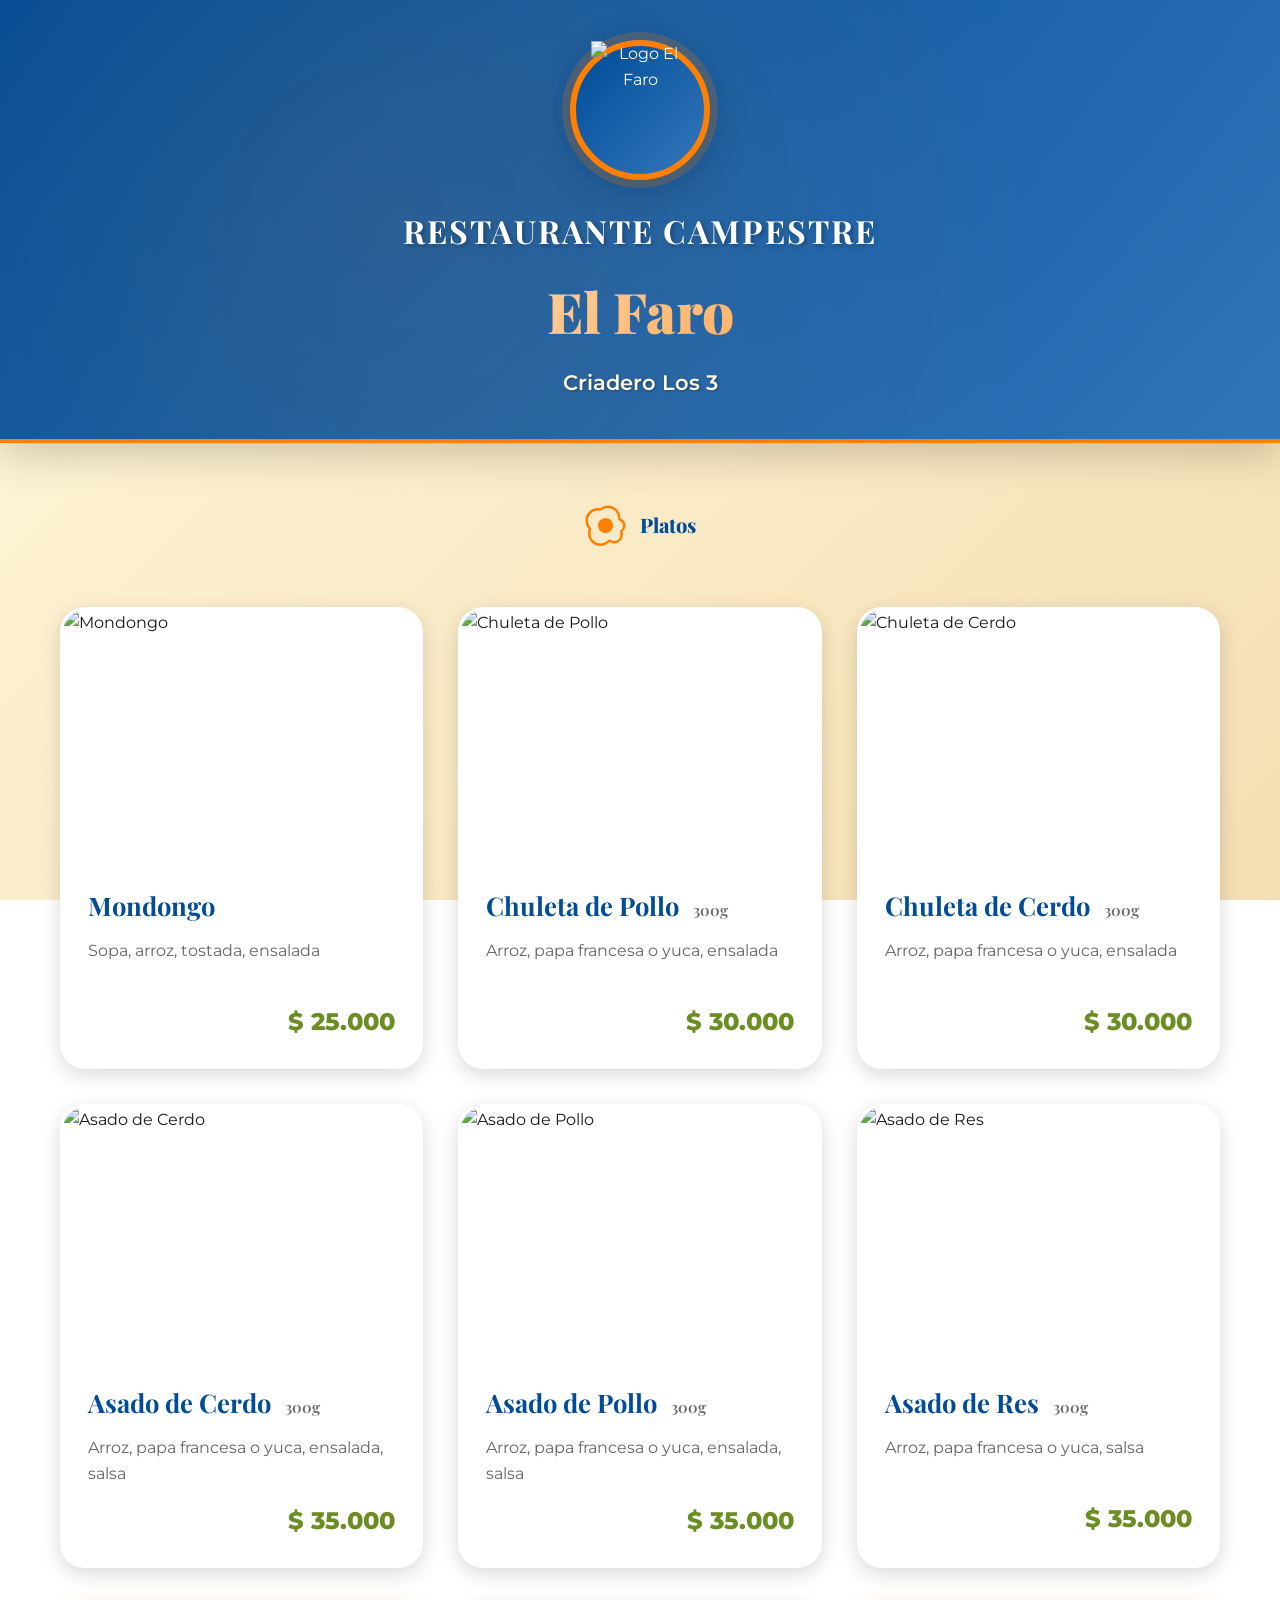
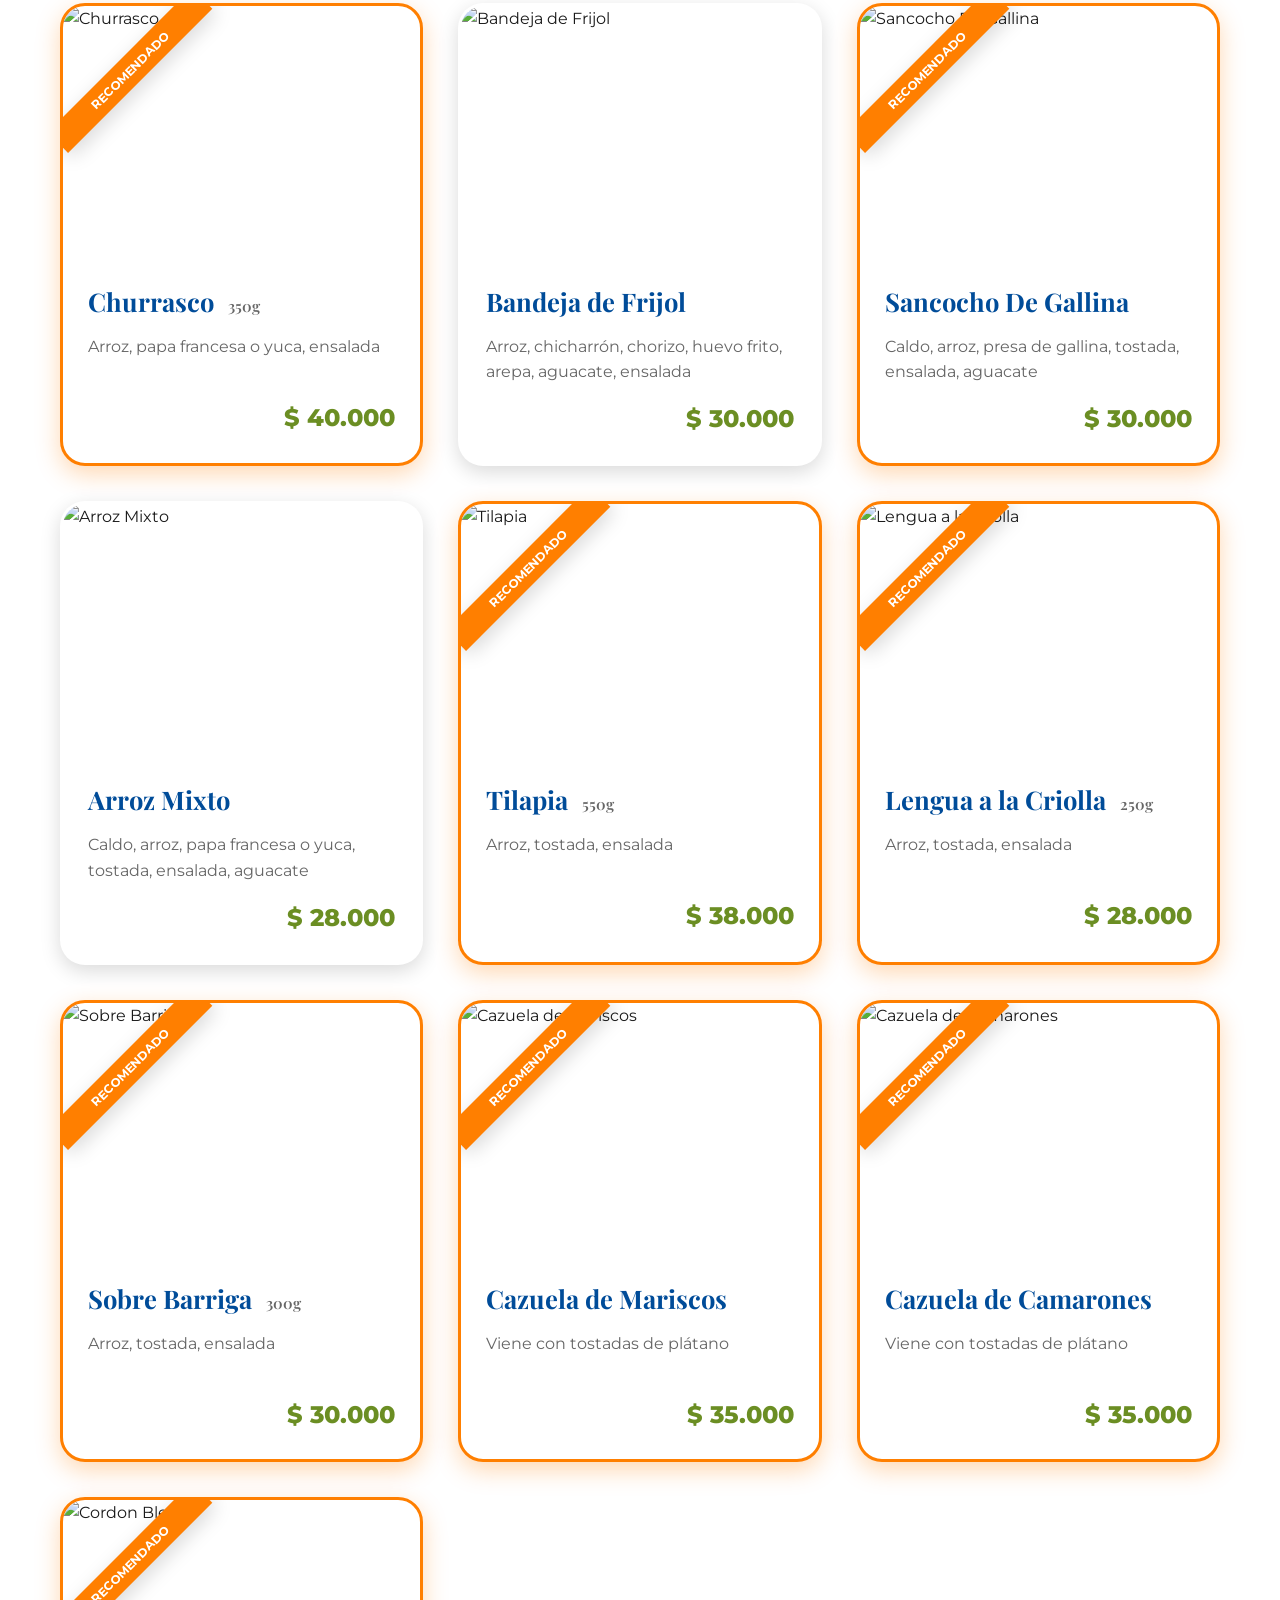
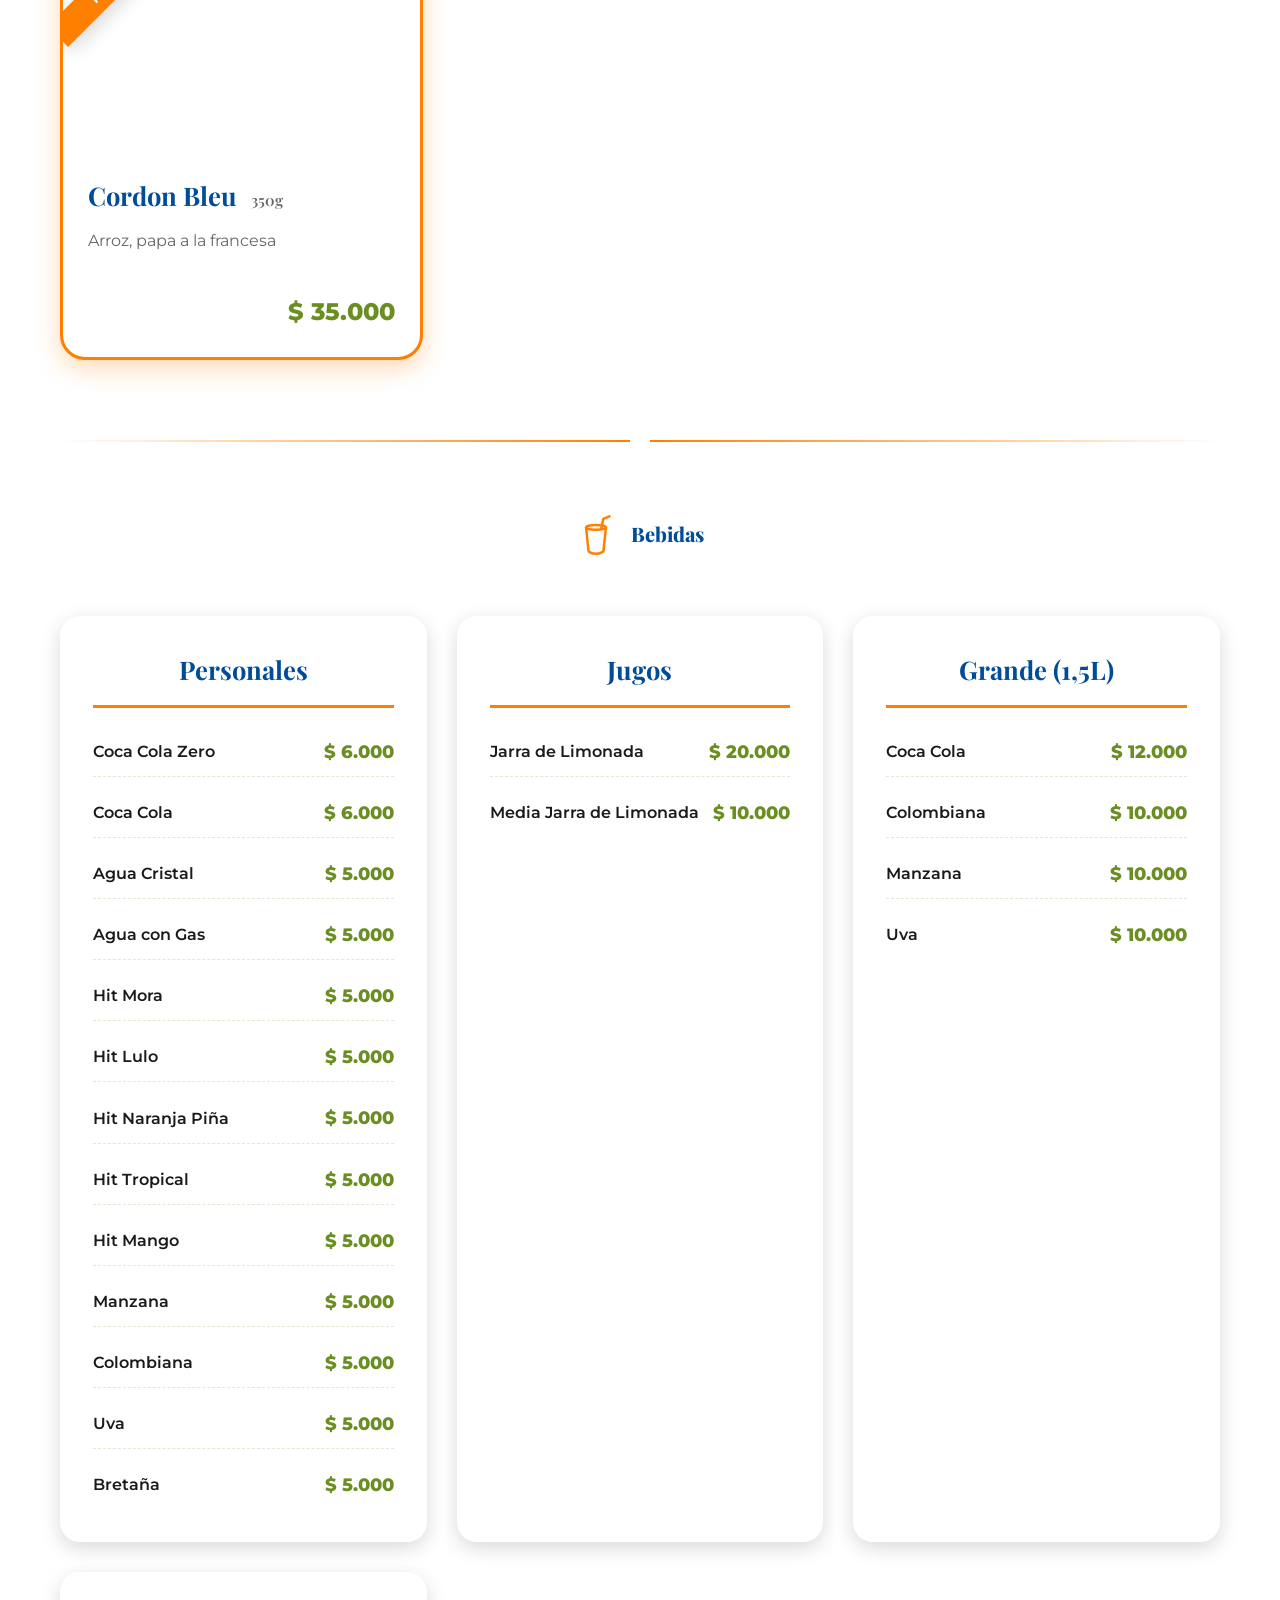
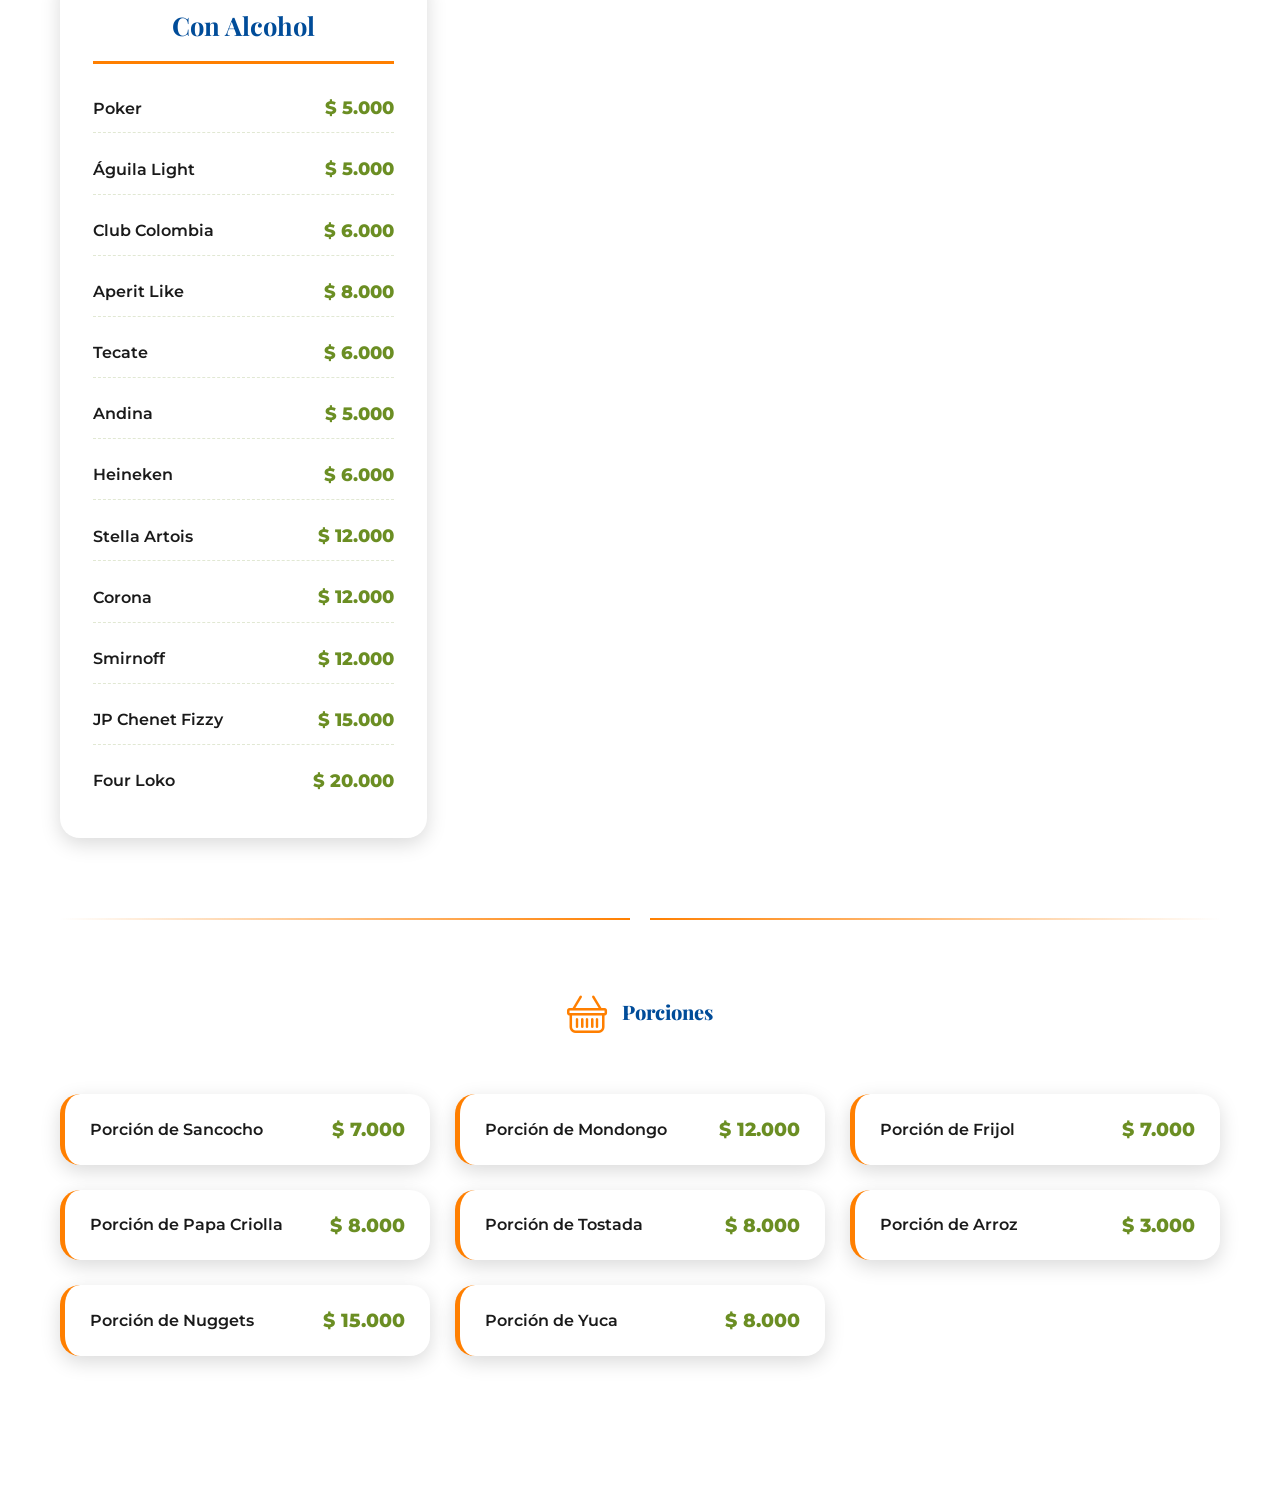
==== Restaurant/FARO/Menu/index.html @ dcab257d "Ajustes finales El trabajo ya terminado con sus últimas modificaciones en dónde el cliente pidió agr" ====
<!DOCTYPE html>
<html lang="es">
<head>
    <meta charset="UTF-8" />
    <meta name="viewport" content="width=device-width, initial-scale=1.0" />
    <title>Menú - Restaurante Campestre El Faro</title>
    <meta name="description" content="Menú completo del Restaurante Campestre El Faro - Platos, bebidas y porciones">
    
    <link rel="preconnect" href="https://fonts.googleapis.com">
    <link rel="preconnect" href="https://fonts.gstatic.com" crossorigin>
    <link href="https://fonts.googleapis.com/css2?family=Crimson+Text:ital,wght@0,400;0,600;0,700;1,400&family=Montserrat:wght@300;400;500;600;700;800;900&family=Playfair+Display:wght@400;500;600;700;800;900&display=swap" rel="stylesheet">
    <link rel="stylesheet" href="https://cdn.jsdelivr.net/npm/bootstrap-icons@1.11.3/font/bootstrap-icons.min.css">
    
    <link rel="stylesheet" href="styles.css" />
    <link rel="shortcut icon" href="../img/Logo_FARO.png" type="image/x-icon">
</head>
<body>
    
    <div class="decoraciones-fondo">
        <div class="circulo circulo-naranja"></div>
        <div class="circulo circulo-azul"></div>
    </div>
    
    <header class="menu-header">
        <div class="header-contenido">
            <div class="logo-container">
                <img src="../img/Logo_FARO.png" alt="Logo El Faro" class="logo">
            </div>
            <h1 class="menu-titulo">Restaurante Campestre</h1>
            <h2 class="menu-subtitulo">El Faro</h2>
            <p class="menu-slogan">Criadero Los 3</p>
        </div>
    </header>
    
    <main class="menu-principal">
        <div class="container">
            
            <section class="seccion-menu platos">
                <div class="titulo-seccion-container">
                    <h3 class="titulo-categoria">
                        <i class="bi bi-egg-fried"></i>
                        Platos
                    </h3>
                </div>
            
                <div class="platos-grid">
                    <div class="plato-card">
                        <figure class="plato-imagen-container">
                            <img src="../img/platos/mondongo.jpg" alt="Mondongo" class="plato-imagen" loading="lazy">
                        </figure>
                        <div class="plato-contenido">
                            <h4 class="plato-nombre">Mondongo</h4>
                            <p class="plato-descripcion">Sopa, arroz, tostada, ensalada</p>
                            <span class="plato-precio">$ 25.000</span>
                        </div>
                    </div>
            
                    <div class="plato-card">
                        <figure class="plato-imagen-container">
                            <img src="../img/platos/chuleta-pollo.jpg" alt="Chuleta de Pollo" class="plato-imagen" loading="lazy">
                        </figure>
                        <div class="plato-contenido">
                            <h4 class="plato-nombre">Chuleta de Pollo <span class="plato-peso">300g</span></h4>
                            <p class="plato-descripcion">Arroz, papa francesa o yuca, ensalada</p>
                            <span class="plato-precio">$ 30.000</span>
                        </div>
                    </div>
            
                    <div class="plato-card">
                        <figure class="plato-imagen-container">
                            <img src="../img/platos/chuleta-cerdo.jpg" alt="Chuleta de Cerdo" class="plato-imagen" loading="lazy">
                        </figure>
                        <div class="plato-contenido">
                            <h4 class="plato-nombre">Chuleta de Cerdo <span class="plato-peso">300g</span></h4>
                            <p class="plato-descripcion">Arroz, papa francesa o yuca, ensalada</p>
                            <span class="plato-precio">$ 30.000</span>
                        </div>
                    </div>
            
                    <div class="plato-card">
                        <figure class="plato-imagen-container">
                            <img src="../img/platos/asado-cerdo.jpg" alt="Asado de Cerdo" class="plato-imagen" loading="lazy">
                        </figure>
                        <div class="plato-contenido">
                            <h4 class="plato-nombre">Asado de Cerdo <span class="plato-peso">300g</span></h4>
                            <p class="plato-descripcion">Arroz, papa francesa o yuca, ensalada, salsa</p>
                            <span class="plato-precio">$ 35.000</span>
                        </div>
                    </div>
            
                    <div class="plato-card">
                        <figure class="plato-imagen-container">
                            <img src="../img/platos/asado-pollo.jpg" alt="Asado de Pollo" class="plato-imagen" loading="lazy">
                        </figure>
                        <div class="plato-contenido">
                            <h4 class="plato-nombre">Asado de Pollo <span class="plato-peso">300g</span></h4>
                            <p class="plato-descripcion">Arroz, papa francesa o yuca, ensalada, salsa</p>
                            <span class="plato-precio">$ 35.000</span>
                        </div>
                    </div>
            
                    <div class="plato-card">
                        <figure class="plato-imagen-container">
                            <img src="../img/platos/asado-res.jpg" alt="Asado de Res" class="plato-imagen" loading="lazy">
                        </figure>
                        <div class="plato-contenido">
                            <h4 class="plato-nombre">Asado de Res <span class="plato-peso">300g</span></h4>
                            <p class="plato-descripcion">Arroz, papa francesa o yuca, salsa</p>
                            <span class="plato-precio">$ 35.000</span>
                        </div>
                    </div>
            
                    <div class="plato-card destacado">
                        <figure class="plato-imagen-container">
                            <img src="../img/platos/churrasco.jpg" alt="Churrasco" class="plato-imagen" loading="lazy">
                        </figure>
                        <div class="plato-contenido">
                            <h4 class="plato-nombre">Churrasco <span class="plato-peso">350g</span></h4>
                            <p class="plato-descripcion">Arroz, papa francesa o yuca, ensalada</p>
                            <span class="plato-precio">$ 40.000</span>
                        </div>
                    </div>
            
                    <div class="plato-card">
                        <figure class="plato-imagen-container">
                            <img src="../img/platos/frijol.jpg" alt="Bandeja de Frijol" class="plato-imagen" loading="lazy">
                        </figure>
                        <div class="plato-contenido">
                            <h4 class="plato-nombre">Bandeja de Frijol</h4>
                            <p class="plato-descripcion">Arroz, chicharrón, chorizo, huevo frito, arepa, aguacate, ensalada</p>
                            <span class="plato-precio">$ 30.000</span>
                        </div>
                    </div>
            
                    <div class="plato-card destacado">
                        <figure class="plato-imagen-container">
                            <img src="../img/platos/sancocho.png" alt="Sancocho De Gallina" class="plato-imagen" loading="lazy">
                        </figure>
                        <div class="plato-contenido">
                            <h4 class="plato-nombre">Sancocho De Gallina</h4>
                            <p class="plato-descripcion">Caldo, arroz, presa de gallina, tostada, ensalada, aguacate</p>
                            <span class="plato-precio">$ 30.000</span>
                        </div>
                    </div>
            
                    <div class="plato-card">
                        <figure class="plato-imagen-container">
                            <img src="../img/platos/mixto.jpg" alt="Arroz Mixto" class="plato-imagen" loading="lazy">
                        </figure>
                        <div class="plato-contenido">
                            <h4 class="plato-nombre">Arroz Mixto</h4>
                            <p class="plato-descripcion">Caldo, arroz, papa francesa o yuca, tostada, ensalada, aguacate</p>
                            <span class="plato-precio">$ 28.000</span>
                        </div>
                    </div>
            
                    <div class="plato-card destacado">
                        <figure class="plato-imagen-container">
                            <img src="../img/platos/tilapia.png" alt="Tilapia" class="plato-imagen" loading="lazy">
                        </figure>
                        <div class="plato-contenido">
                            <h4 class="plato-nombre">Tilapia <span class="plato-peso">550g</span></h4>
                            <p class="plato-descripcion">Arroz, tostada, ensalada</p>
                            <span class="plato-precio">$ 38.000</span>
                        </div>
                    </div>
            
                    <div class="plato-card destacado">
                        <figure class="plato-imagen-container">
                            <img src="../img/platos/lengua.jpeg" alt="Lengua a la Criolla" class="plato-imagen" loading="lazy">
                        </figure>
                        <div class="plato-contenido">
                            <h4 class="plato-nombre">Lengua a la Criolla <span class="plato-peso">250g</span></h4>
                            <p class="plato-descripcion">Arroz, tostada, ensalada</p>
                            <span class="plato-precio">$ 28.000</span>
                        </div>
                    </div>
            
                    <div class="plato-card destacado">
                        <figure class="plato-imagen-container">
                            <img src="../img/platos/sobre-barriga.jpeg" alt="Sobre Barriga" class="plato-imagen" loading="lazy">
                        </figure>
                        <div class="plato-contenido">
                            <h4 class="plato-nombre">Sobre Barriga <span class="plato-peso">300g</span></h4>
                            <p class="plato-descripcion">Arroz, tostada, ensalada</p>
                            <span class="plato-precio">$ 30.000</span>
                        </div>
                    </div>

                    <div class="plato-card destacado">
                        <figure class="plato-imagen-container">
                            <img src="../img/platos/Mariscos.jpeg" alt="Cazuela de Mariscos" class="plato-imagen" loading="lazy">
                        </figure>
                        <div class="plato-contenido">
                            <h4 class="plato-nombre">Cazuela de Mariscos</h4>
                            <p class="plato-descripcion">Viene con tostadas de plátano</p>
                            <span class="plato-precio">$ 35.000</span>
                        </div>
                    </div>

                    <div class="plato-card destacado">
                        <figure class="plato-imagen-container">
                            <img src="../img/platos/Camarones.jpg" alt="Cazuela de Camarones" class="plato-imagen" loading="lazy">
                        </figure>
                        <div class="plato-contenido">
                            <h4 class="plato-nombre">Cazuela de Camarones</h4>
                            <p class="plato-descripcion">Viene con tostadas de plátano</p>
                            <span class="plato-precio">$ 35.000</span>
                        </div>
                    </div>

                    <div class="plato-card destacado">
                        <figure class="plato-imagen-container">
                            <img src="../img/platos/cordon-blue.jpg" alt="Cordon Bleu" class="plato-imagen" loading="lazy">
                        </figure>
                        <div class="plato-contenido">
                            <h4 class="plato-nombre">Cordon Bleu <span class="plato-peso">350g</span></h4>
                            <p class="plato-descripcion">Arroz, papa a la francesa</p>
                            <span class="plato-precio">$ 35.000</span>
                        </div>
                    </div>
                </div>
            </section>

            <div class="separador-menu"></div>

            <section class="seccion-menu bebidas">
                <div class="titulo-seccion-container">
                    <h3 class="titulo-categoria">
                        <i class="bi bi-cup-straw"></i>
                        Bebidas
                    </h3>
                </div>

                <div class="menu-grid">
                    <div class="menu-subseccion">
                        <h4 class="subtitulo-menu">Personales</h4>
                        <div class="items-list">
                            <div class="menu-item">
                                <span class="item-nombre">Coca Cola Zero</span>
                                <span class="item-precio">$ 6.000</span>
                            </div>
                            <div class="menu-item">
                                <span class="item-nombre">Coca Cola</span>
                                <span class="item-precio">$ 6.000</span>
                            </div>
                            <div class="menu-item">
                                <span class="item-nombre">Agua Cristal</span>
                                <span class="item-precio">$ 5.000</span>
                            </div>
                            <div class="menu-item">
                                <span class="item-nombre">Agua con Gas</span>
                                <span class="item-precio">$ 5.000</span>
                            </div>
                            <div class="menu-item">
                                <span class="item-nombre">Hit Mora</span>
                                <span class="item-precio">$ 5.000</span>
                            </div>
                            <div class="menu-item">
                                <span class="item-nombre">Hit Lulo</span>
                                <span class="item-precio">$ 5.000</span>
                            </div>
                            <div class="menu-item">
                                <span class="item-nombre">Hit Naranja Piña</span>
                                <span class="item-precio">$ 5.000</span>
                            </div>
                            <div class="menu-item">
                                <span class="item-nombre">Hit Tropical</span>
                                <span class="item-precio">$ 5.000</span>
                            </div>
                            <div class="menu-item">
                                <span class="item-nombre">Hit Mango</span>
                                <span class="item-precio">$ 5.000</span>
                            </div>
                            <div class="menu-item">
                                <span class="item-nombre">Manzana</span>
                                <span class="item-precio">$ 5.000</span>
                            </div>
                            <div class="menu-item">
                                <span class="item-nombre">Colombiana</span>
                                <span class="item-precio">$ 5.000</span>
                            </div>
                            <div class="menu-item">
                                <span class="item-nombre">Uva</span>
                                <span class="item-precio">$ 5.000</span>
                            </div>
                            <div class="menu-item">
                                <span class="item-nombre">Bretaña</span>
                                <span class="item-precio">$ 5.000</span>
                            </div>
                        </div>
                    </div>

                    <div class="menu-subseccion">
                        <h4 class="subtitulo-menu">Jugos</h4>
                        <div class="items-list">
                            <div class="menu-item">
                                <span class="item-nombre">Jarra de Limonada</span>
                                <span class="item-precio">$ 20.000</span>
                            </div>
                            <div class="menu-item">
                                <span class="item-nombre">Media Jarra de Limonada</span>
                                <span class="item-precio">$ 10.000</span>
                            </div>
                        </div>
                    </div>

                    <div class="menu-subseccion">
                        <h4 class="subtitulo-menu">Grande (1,5L)</h4>
                        <div class="items-list">
                            <div class="menu-item">
                                <span class="item-nombre">Coca Cola</span>
                                <span class="item-precio">$ 12.000</span>
                            </div>
                            <div class="menu-item">
                                <span class="item-nombre">Colombiana</span>
                                <span class="item-precio">$ 10.000</span>
                            </div>
                            <div class="menu-item">
                                <span class="item-nombre">Manzana</span>
                                <span class="item-precio">$ 10.000</span>
                            </div>
                            <div class="menu-item">
                                <span class="item-nombre">Uva</span>
                                <span class="item-precio">$ 10.000</span>
                            </div>
                        </div>
                    </div>

                    <div class="menu-subseccion">
                        <h4 class="subtitulo-menu">Con Alcohol</h4>
                        <div class="items-list">
                            <div class="menu-item">
                                <span class="item-nombre">Poker</span>
                                <span class="item-precio">$ 5.000</span>
                            </div>
                            <div class="menu-item">
                                <span class="item-nombre">Águila Light</span>
                                <span class="item-precio">$ 5.000</span>
                            </div>
                            <div class="menu-item">
                                <span class="item-nombre">Club Colombia</span>
                                <span class="item-precio">$ 6.000</span>
                            </div>
                            <div class="menu-item">
                                <span class="item-nombre">Aperit Like</span>
                                <span class="item-precio">$ 8.000</span>
                            </div>
                            <div class="menu-item">
                                <span class="item-nombre">Tecate</span>
                                <span class="item-precio">$ 6.000</span>
                            </div>
                            <div class="menu-item">
                                <span class="item-nombre">Andina</span>
                                <span class="item-precio">$ 5.000</span>
                            </div>
                            <div class="menu-item">
                                <span class="item-nombre">Heineken</span>
                                <span class="item-precio">$ 6.000</span>
                            </div>
                            <div class="menu-item">
                                <span class="item-nombre">Stella Artois</span>
                                <span class="item-precio">$ 12.000</span>
                            </div>
                            <div class="menu-item">
                                <span class="item-nombre">Corona</span>
                                <span class="item-precio">$ 12.000</span>
                            </div>
                            <div class="menu-item">
                                <span class="item-nombre">Smirnoff</span>
                                <span class="item-precio">$ 12.000</span>
                            </div>
                            <div class="menu-item">
                                <span class="item-nombre">JP Chenet Fizzy</span>
                                <span class="item-precio">$ 15.000</span>
                            </div>
                            <div class="menu-item">
                                <span class="item-nombre">Four Loko</span>
                                <span class="item-precio">$ 20.000</span>
                            </div>
                        </div>
                    </div>
                </div>
            </section>

            <div class="separador-menu"></div>

            <section class="seccion-menu porciones">
                <div class="titulo-seccion-container">
                    <h3 class="titulo-categoria">
                        <i class="bi bi-basket"></i>
                        Porciones
                    </h3>
                </div>

                <div class="porciones-grid">
                    <div class="porcion-item">
                        <span class="porcion-nombre">Porción de Sancocho</span>
                        <span class="porcion-precio">$ 7.000</span>
                    </div>
                    <div class="porcion-item">
                        <span class="porcion-nombre">Porción de Mondongo</span>
                        <span class="porcion-precio">$ 12.000</span>
                    </div>
                    <div class="porcion-item">
                        <span class="porcion-nombre">Porción de Frijol</span>
                        <span class="porcion-precio">$ 7.000</span>
                    </div>
                    <div class="porcion-item">
                        <span class="porcion-nombre">Porción de Papa Criolla</span>
                        <span class="porcion-precio">$ 8.000</span>
                    </div>
                    <div class="porcion-item">
                        <span class="porcion-nombre">Porción de Tostada</span>
                        <span class="porcion-precio">$ 8.000</span>
                    </div>
                    <div class="porcion-item">
                        <span class="porcion-nombre">Porción de Arroz</span>
                        <span class="porcion-precio">$ 3.000</span>
                    </div>
                    <div class="porcion-item">
                        <span class="porcion-nombre">Porción de Nuggets</span>
                        <span class="porcion-precio">$ 15.000</span>
                    </div>
                    <div class="porcion-item">
                        <span class="porcion-nombre">Porción de Yuca</span>
                        <span class="porcion-precio">$ 8.000</span>
                    </div>
                </div>
            </section>

        </div>
    </main>

    <div id="imagenModal" class="modal-imagen" aria-modal="true" role="dialog" aria-label="Vista ampliada del plato" aria-hidden="true">
        <div class="modal-contenido">
            <button class="cerrar-modal" aria-label="Cerrar vista ampliada">
                <i class="bi bi-x-circle-fill"></i>
            </button>
            <img id="modalImagenPrincipal" src="" alt="Imagen ampliada del plato" class="imagen-modal-principal">
            <p id="modalDescripcion" class="modal-descripcion"></p>
        </div>
    </div>

    <script src="script.js"></script>
</body>
</html>
---- Restaurant/FARO/Menu/styles.css ----
:root {
    --naranja-principal: #ff7f00;
    --naranja-claro: #ffa040;
    --naranja-oscuro: #cc6600;
    --azul-principal: #004c99;
    --azul-claro: #3377bb;
    --azul-oscuro: #003366;
    --verde-campo: #6b8e23;
    --beige-tierra: #f5deb3;
    --crema: #fff8dc;
    --blanco: #ffffff;
    --negro: #1a1a1a;
    --gris-claro: #f5f5f5;
    --gris-oscuro: #666666;
    --sombra-media: 0 6px 20px rgba(0, 0, 0, 0.15);
    --sombra-fuerte: 0 10px 40px rgba(0, 0, 0, 0.2);
    --sombra-naranja: 0 8px 25px rgba(255, 127, 0, 0.3);
    --transicion: all 0.3s cubic-bezier(0.4, 0, 0.2, 1);
    --fuente-principal: 'Montserrat', sans-serif;
    --fuente-titulos: 'Playfair Display', serif;
}

* {
    margin: 0;
    padding: 0;
    box-sizing: border-box;
}

body {
    font-family: var(--fuente-principal);
    color: var(--negro);
    background: linear-gradient(135deg, var(--crema) 0%, var(--beige-tierra) 100%);
    background-attachment: fixed;
    line-height: 1.6;
    overflow-x: hidden;
}

.container {
    max-width: 1200px;
    margin: 0 auto;
    padding: 0 20px;
}

.decoraciones-fondo {
    position: fixed;
    top: 0;
    left: 0;
    width: 100%;
    height: 100%;
    overflow: hidden;
    z-index: -1;
    pointer-events: none;
}

.circulo {
    position: absolute;
    border-radius: 50%;
    opacity: 0.3;
    animation: flotar 25s infinite ease-in-out;
}

.circulo-naranja {
    width: 250px;
    height: 250px;
    background: radial-gradient(circle, var(--color-naranja), transparent);
    top: 10%;
    right: 5%;
    animation-delay: 0s;
}

.circulo-azul {
    width: 300px;
    height: 300px;
    background: radial-gradient(circle, var(--color-principal), transparent);
    bottom: 15%;
    left: 8%;
    animation-delay: 5s;
}

@keyframes flotar {
    0%, 100% { transform: translate(0, 0) scale(1); }
    50% { transform: translate(20px, -20px) scale(1.05); }
}

.menu-header {
    background: linear-gradient(135deg, var(--azul-principal), var(--azul-claro));
    color: var(--blanco);
    text-align: center;
    padding: 40px 20px;
    box-shadow: var(--sombra-fuerte);
    position: relative;
    overflow: hidden;
    border-bottom: 4px solid var(--naranja-principal);
}

.menu-header::before {
    content: '';
    position: absolute;
    top: 0;
    left: 0;
    right: 0;
    bottom: 0;
    background: radial-gradient(circle at 30% 50%, rgba(255, 127, 0, 0.1), transparent 70%),
                radial-gradient(circle at 70% 50%, rgba(0, 76, 153, 0.1), transparent 70%);
    z-index: 0;
}

.header-contenido {
    position: relative;
    z-index: 1;
}

.logo-container {
    width: 140px;
    height: 140px;
    margin: 0 auto 25px;
    background: linear-gradient(135deg, var(--azul-principal), var(--azul-claro));
    border-radius: 50%;
    display: flex;
    align-items: center;
    justify-content: center;
    box-shadow: 0 0 0 8px rgba(255, 127, 0, 0.2), 
                0 0 0 16px rgba(0, 76, 153, 0.1), 
                var(--sombra-fuerte);
    padding: 15px;
    border: 6px solid var(--naranja-principal);
}

.logo-container .logo {
    width: 140%;
    height: 140%;
    object-fit: contain;
}

.menu-titulo {
    font-family: var(--fuente-titulos);
    font-size: 2rem;
    font-weight: 700;
    margin-bottom: 10px;
    text-transform: uppercase;
    letter-spacing: 2px;
    text-shadow: 2px 2px 4px rgba(0,0,0,0.3);
}

.menu-subtitulo {
    font-family: var(--fuente-titulos);
    font-size: 3.5rem;
    font-weight: 900;
    margin-bottom: 10px;
    background: linear-gradient(135deg, var(--blanco), var(--naranja-principal));
    -webkit-background-clip: text;
    -webkit-text-fill-color: transparent;
    background-clip: text;
    text-shadow: none;
}

.menu-slogan {
    font-size: 1.3rem;
    color: var(--crema);
    font-weight: 600;
    text-shadow: 1px 1px 3px rgba(0,0,0,0.3);
}

.menu-principal {
    padding: 50px 0;
    max-width: 1400px;
    margin: 0 auto;
}

.seccion-menu {
    margin-bottom: 80px;
}

.titulo-seccion-container {
    text-align: center;
    margin-bottom: 50px;
}

.titulo-categoria {
    font-family: var(--fuente-titulos);
    font-size: 20px;
    font-weight: 800;
    color: var(--azul-principal);
    display: inline-flex;
    align-items: center;
    gap: 15px;
    position: relative;
}

.titulo-categoria i {
    font-size: 2.5rem;
    color: var(--naranja-principal);
}

.separador-menu {
    display: flex;
    align-items: center;
    justify-content: center;
    gap: 20px;
    margin: 60px auto;
}

.separador-menu::before,
.separador-menu::after {
    content: '';
    flex: 1;
    height: 2px;
    background: linear-gradient(90deg, transparent, var(--naranja-principal), transparent);
}

.separador-menu::before {
    background: linear-gradient(90deg, transparent, var(--naranja-principal));
}

.separador-menu::after {
    background: linear-gradient(90deg, var(--naranja-principal), transparent);
}

.menu-grid {
    display: grid;
    grid-template-columns: repeat(auto-fit, minmax(280px, 1fr));
    gap: 30px;
}

.menu-subseccion {
    background: var(--blanco);
    border-radius: 20px;
    padding: 30px;
    box-shadow: var(--sombra-media);
    transition: var(--transicion);
    border: 3px solid transparent;
}

.menu-subseccion:hover {
    transform: translateY(-8px);
    box-shadow: var(--sombra-fuerte);
    border-color: var(--naranja-principal);
}

.menu-subseccion.destacada {
    border-color: var(--naranja-principal);
    box-shadow: var(--sombra-naranja);
}

.subtitulo-menu {
    font-family: var(--fuente-titulos);
    font-size: 1.6rem;
    font-weight: 700;
    color: var(--azul-principal);
    margin-bottom: 20px;
    padding-bottom: 15px;
    border-bottom: 3px solid var(--naranja-principal);
    text-align: center;
}

.items-list {
    display: flex;
    flex-direction: column;
    gap: 12px;
}

.menu-item {
    display: flex;
    justify-content: space-between;
    align-items: center;
    padding: 10px 0;
    border-bottom: 1px dashed rgba(107, 142, 35, 0.2);
    transition: var(--transicion);
}

.menu-item:last-child {
    border-bottom: none;
}

.menu-item:hover {
    padding-left: 10px;
    border-bottom-color: var(--naranja-principal);
}

.item-nombre {
    font-size: 1rem;
    font-weight: 600;
    color: var(--negro);
}

.item-precio {
    font-size: 1.1rem;
    font-weight: 800;
    color: var(--verde-campo);
    white-space: nowrap;
}

.platos-grid {
    display: grid;
    grid-template-columns: repeat(auto-fill, minmax(350px, 1fr));
    gap: 35px;
}

.plato-card {
    background: var(--blanco);
    border-radius: 25px;
    padding: 0;
    box-shadow: var(--sombra-media);
    transition: var(--transicion);
    border: 3px solid transparent;
    position: relative;
    overflow: hidden;
}

.plato-card::before {
    content: '';
    position: absolute;
    top: 0;
    left: 0;
    right: 0;
    height: 6px;
    background: linear-gradient(90deg, var(--azul-principal), var(--naranja-principal));
    transform: scaleX(0);
    transition: transform 0.3s ease;
}

.plato-card:hover::before {
    transform: scaleX(1);
}

.plato-card:hover {
    transform: translateY(-10px);
    box-shadow: var(--sombra-fuerte);
    border-color: var(--naranja-principal);
}

.plato-card.destacado {
    border-color: var(--naranja-principal);
    box-shadow: var(--sombra-naranja);
}

.plato-card.destacado::after {
    content: "RECOMENDADO";
    position: absolute;
    top: 50px;
    left: -35px;
    background: var(--naranja-principal);
    color: var(--blanco);
    padding: 5px 50px;
    transform: rotate(-45deg);
    font-weight: 700;
    font-size: 0.75rem;
    z-index: 10;
    box-shadow: var(--sombra-media);
}

.plato-imagen-container {
    width: 100%;
    height: 250px;
    overflow: hidden;
    margin: 0;
    position: relative;
}

.plato-imagen {
    width: 100%;
    height: 100%;
    object-fit: cover;
    transition: var(--transicion);
}

.plato-card:hover .plato-imagen {
    transform: scale(1.1);
}

.plato-contenido {
    padding: 25px;
}

.plato-nombre {
    font-family: var(--fuente-titulos);
    font-size: 1.6rem;
    font-weight: 700;
    color: var(--azul-principal);
    margin-bottom: 12px;
}

.plato-peso {
    display: inline-block;
    margin-left: 8px;
    font-size: 0.95rem;
    color: var(--gris-oscuro);
    font-weight: 600;
}

.plato-descripcion {
    font-size: 1rem;
    color: var(--gris-oscuro);
    margin-bottom: 15px;
    line-height: 1.6;
    min-height: 50px;
}

.plato-descripcion strong {
    color: var(--naranja-principal);
    font-weight: 700;
}

.plato-precio {
    display: block;
    font-size: 1.5rem;
    font-weight: 800;
    color: var(--verde-campo);
    text-align: right;
}

.porciones-grid {
    display: grid;
    grid-template-columns: repeat(auto-fill, minmax(300px, 1fr));
    gap: 25px;
}

.porcion-item {
    background: var(--blanco);
    border-radius: 20px;
    padding: 20px 25px;
    display: flex;
    justify-content: space-between;
    align-items: center;
    box-shadow: var(--sombra-media);
    transition: var(--transicion);
    border-left: 5px solid var(--naranja-principal);
}

.porcion-item:hover {
    transform: translateX(8px);
    box-shadow: var(--sombra-fuerte);
    border-left-color: var(--azul-principal);
}

.porcion-nombre {
    font-size: 1rem;
    font-weight: 600;
    color: var(--negro);
}

.porcion-precio {
    font-size: 1.2rem;
    font-weight: 800;
    color: var(--verde-campo);
    white-space: nowrap;
}



@media (max-width: 768px) {
    .menu-titulo {
        font-size: 1.8rem;
    }
    
    .menu-subtitulo {
        font-size: 2.2rem;
    }
    
    .menu-slogan {
        font-size: 1.2rem;
    }
    
    .titulo-categoria {
        font-size: 1.8rem;
        padding: 12px 25px;
    }
    
    .titulo-categoria::before,
    .titulo-categoria::after {
        display: none;
    }
    
    .menu-grid {
        grid-template-columns: 1fr;
    }
    
    .platos-grid {
        grid-template-columns: 1fr;
    }
    
    .porciones-grid {
        grid-template-columns: 1fr;
    }
}

@media (max-width: 480px) {
    .logo-container {
        width: 100px;
        height: 100px;
    }
    
    .menu-titulo {
        font-size: 1.5rem;
    }
    
    .menu-subtitulo {
        font-size: 1.8rem;
    }
    
    .menu-slogan {
        font-size: 1rem;
    }
    
    .titulo-categoria {
        font-size: 1.5rem;
        padding: 10px 20px;
    }
    
    .titulo-categoria i {
        font-size: 1.5rem;
    }
    
    .plato-nombre {
        font-size: 1.3rem;
    }
    
    .item-nombre,
    .porcion-nombre {
        font-size: 0.9rem;
    }
}

@media (max-width: 1200px) {
    .platos-grid {
        grid-template-columns: repeat(auto-fill, minmax(300px, 1fr));
    }
}

@media (max-width: 992px) {
    .menu-subtitulo {
        font-size: 2.8rem;
    }

    .titulo-categoria {
        font-size: 2.5rem;
    }

    .platos-grid {
        grid-template-columns: repeat(auto-fill, minmax(280px, 1fr));
        gap: 25px;
    }

    .menu-grid {
        grid-template-columns: repeat(auto-fit, minmax(280px, 1fr));
    }
}

@media (max-width: 768px) {
    .menu-header {
        padding: 30px 15px;
    }

    .logo-container {
        width: 120px;
        height: 120px;
    }

    .menu-titulo {
        font-size: 1.6rem;
    }

    .menu-subtitulo {
        font-size: 2.2rem;
    }

    .menu-slogan {
        font-size: 1.1rem;
    }

    .titulo-categoria {
        font-size: 2rem;
    }

    .titulo-categoria i {
        font-size: 2rem;
    }

    .platos-grid,
    .menu-grid,
    .porciones-grid {
        grid-template-columns: 1fr;
        gap: 20px;
    }

    .plato-card {
        padding: 25px;
    }

    .separador-menu {
        margin: 40px auto;
    }
}

@media (max-width: 480px) {
    .menu-header {
        padding: 25px 10px;
    }

    .logo-container {
        width: 100px;
        height: 100px;
    }

    .menu-titulo {
        font-size: 1.3rem;
    }

    .menu-subtitulo {
        font-size: 1.8rem;
    }

    .menu-slogan {
        font-size: 1rem;
    }

    .titulo-categoria {
        font-size: 1.6rem;
    }

    .titulo-categoria i {
        font-size: 1.6rem;
    }

    .plato-nombre {
        font-size: 1.4rem;
    }

    .plato-card,
    .menu-subseccion {
        padding: 20px;
    }

    .menu-grid {
        gap: 20px;
    }

    .menu-subseccion {
        padding: 20px 15px;
    }

    .subtitulo-menu {
        font-size: 1.4rem;
        margin-bottom: 15px;
    }

    .menu-item {
        padding: 8px 0;
        font-size: 0.9rem;
    }

    .item-nombre {
        font-size: 0.85rem;
    }

    .item-precio {
        font-size: 1rem;
    }
}

@media (max-width: 380px) {
    html {
        font-size: 14px;
    }

    .menu-header {
        padding: 20px 8px;
    }

    .logo-container {
        width: 90px;
        height: 90px;
    }

    .menu-titulo {
        font-size: 1.2rem;
    }

    .menu-subtitulo {
        font-size: 1.6rem;
    }

    .menu-slogan {
        font-size: 0.95rem;
    }

    .titulo-categoria {
        font-size: 1.4rem;
        padding: 10px 15px;
    }

    .titulo-categoria i {
        font-size: 1.4rem;
    }

    .menu-grid {
        gap: 15px;
    }

    .menu-subseccion {
        padding: 15px 10px;
        border-radius: 15px;
    }

    .subtitulo-menu {
        font-size: 1.2rem;
        margin-bottom: 12px;
        padding-bottom: 10px;
    }

    .items-list {
        gap: 8px;
    }

    .menu-item {
        padding: 6px 0;
    }

    .item-nombre {
        font-size: 0.8rem;
        line-height: 1.3;
    }

    .item-precio {
        font-size: 0.95rem;
    }

    .platos-grid {
        gap: 15px;
    }

    .plato-card {
        padding: 15px;
        border-radius: 18px;
    }

    .plato-imagen-container {
        height: 200px;
    }

    .plato-contenido {
        padding: 15px;
    }

    .plato-nombre {
        font-size: 1.2rem;
    }

    .plato-descripcion {
        font-size: 0.85rem;
        min-height: 40px;
    }

    .plato-precio {
        font-size: 1.2rem;
    }

    .porciones-grid {
        gap: 12px;
    }

    .porcion-item {
        padding: 15px 18px;
        border-radius: 15px;
    }

    .porcion-nombre {
        font-size: 0.85rem;
    }

    .porcion-precio {
        font-size: 1.1rem;
    }
}

@media (max-width: 320px) {
    html {
        font-size: 13px;
    }

    .menu-header {
        padding: 15px 5px;
    }

    .logo-container {
        width: 80px;
        height: 80px;
    }

    .menu-titulo {
        font-size: 1.1rem;
    }

    .menu-subtitulo {
        font-size: 1.4rem;
    }

    .menu-slogan {
        font-size: 0.9rem;
    }

    .menu-principal {
        padding: 30px 0;
    }

    .titulo-categoria {
        font-size: 1.2rem;
        padding: 8px 12px;
    }

    .menu-grid,
    .platos-grid,
    .porciones-grid {
        gap: 12px;
    }

    .menu-subseccion {
        padding: 12px 8px;
    }

    .subtitulo-menu {
        font-size: 1.1rem;
        margin-bottom: 10px;
    }

    .menu-item {
        padding: 5px 0;
    }

    .item-nombre {
        font-size: 0.75rem;
    }

    .item-precio {
        font-size: 0.9rem;
    }

    .plato-card {
        padding: 12px;
    }

    .plato-imagen-container {
        height: 180px;
    }

    .plato-contenido {
        padding: 12px;
    }

    .plato-nombre {
        font-size: 1.1rem;
    }

    .plato-descripcion {
        font-size: 0.8rem;
    }

    .plato-precio {
        font-size: 1.1rem;
    }

    .porcion-item {
        padding: 12px 15px;
    }

    .separador-menu {
        margin: 40px auto;
    }
}



.modal-imagen {
    display: none;
    position: fixed;
    top: 0;
    left: 0;
    width: 100%;
    height: 100%;
    background: rgba(0, 0, 0, 0.95);
    z-index: 10000;
    align-items: center;
    justify-content: center;
    padding: 20px;
    opacity: 0;
    transition: opacity 0.3s ease;
}

.modal-imagen.abierto {
    display: flex;
    opacity: 1;
    animation: fadeIn 0.3s ease;
}

@keyframes fadeIn {
    from {
        opacity: 0;
    }
    to {
        opacity: 1;
    }
}

.modal-contenido {
    position: relative;
    max-width: 900px;
    width: 100%;
    max-height: 90vh;
    display: flex;
    flex-direction: column;
    align-items: center;
    animation: zoomIn 0.3s ease;
}

@keyframes zoomIn {
    from {
        transform: scale(0.8);
    }
    to {
        transform: scale(1);
    }
}

.cerrar-modal {
    position: absolute;
    top: -50px;
    right: 0;
    background: transparent;
    border: none;
    color: var(--blanco);
    font-size: 2.5rem;
    cursor: pointer;
    z-index: 10001;
    transition: var(--transicion);
    padding: 10px;
    line-height: 1;
}

.cerrar-modal:hover {
    color: var(--naranja-principal);
    transform: rotate(90deg);
}

.imagen-modal-principal {
    max-width: 100%;
    max-height: 70vh;
    width: auto;
    height: auto;
    border-radius: 15px;
    box-shadow: 0 10px 50px rgba(0, 0, 0, 0.5);
    object-fit: contain;
}

.modal-descripcion {
    color: var(--blanco);
    font-size: 1.2rem;
    margin-top: 20px;
    text-align: center;
    font-family: var(--fuente-titulo);
    padding: 15px 30px;
    background: rgba(0, 0, 0, 0.5);
    border-radius: 10px;
    max-width: 90%;
}

@media (max-width: 768px) {
    .modal-contenido {
        max-width: 95%;
    }

    .cerrar-modal {
        top: -40px;
        font-size: 2rem;
    }

    .imagen-modal-principal {
        max-height: 60vh;
        border-radius: 10px;
    }

    .modal-descripcion {
        font-size: 1rem;
        padding: 10px 20px;
    }
}

@media print {
    .decoraciones-fondo,
    .btn-whatsapp-flotante,
    .modal-imagen {
        display: none !important;
    }
    
    .menu-header {
        background: white;
        color: black;
        box-shadow: none;
        border-bottom: 2px solid #333;
    }
    
    .menu-subtitulo {
        color: #333;
        -webkit-text-fill-color: #333;
    }

    .logo-container {
        border-color: #333;
    }
    
    .plato-card,
    .menu-subseccion,
    .porcion-item {
        break-inside: avoid;
        box-shadow: none;
        border: 1px solid #ccc;
        page-break-inside: avoid;
    }

    .plato-card.destacado::after {
        display: none;
    }
    
    .menu-footer {
        background: white;
        color: black;
        border-top: 2px solid #333;
    }

    .separador-menu::before,
    .separador-menu::after {
        background: #333;
    }
}
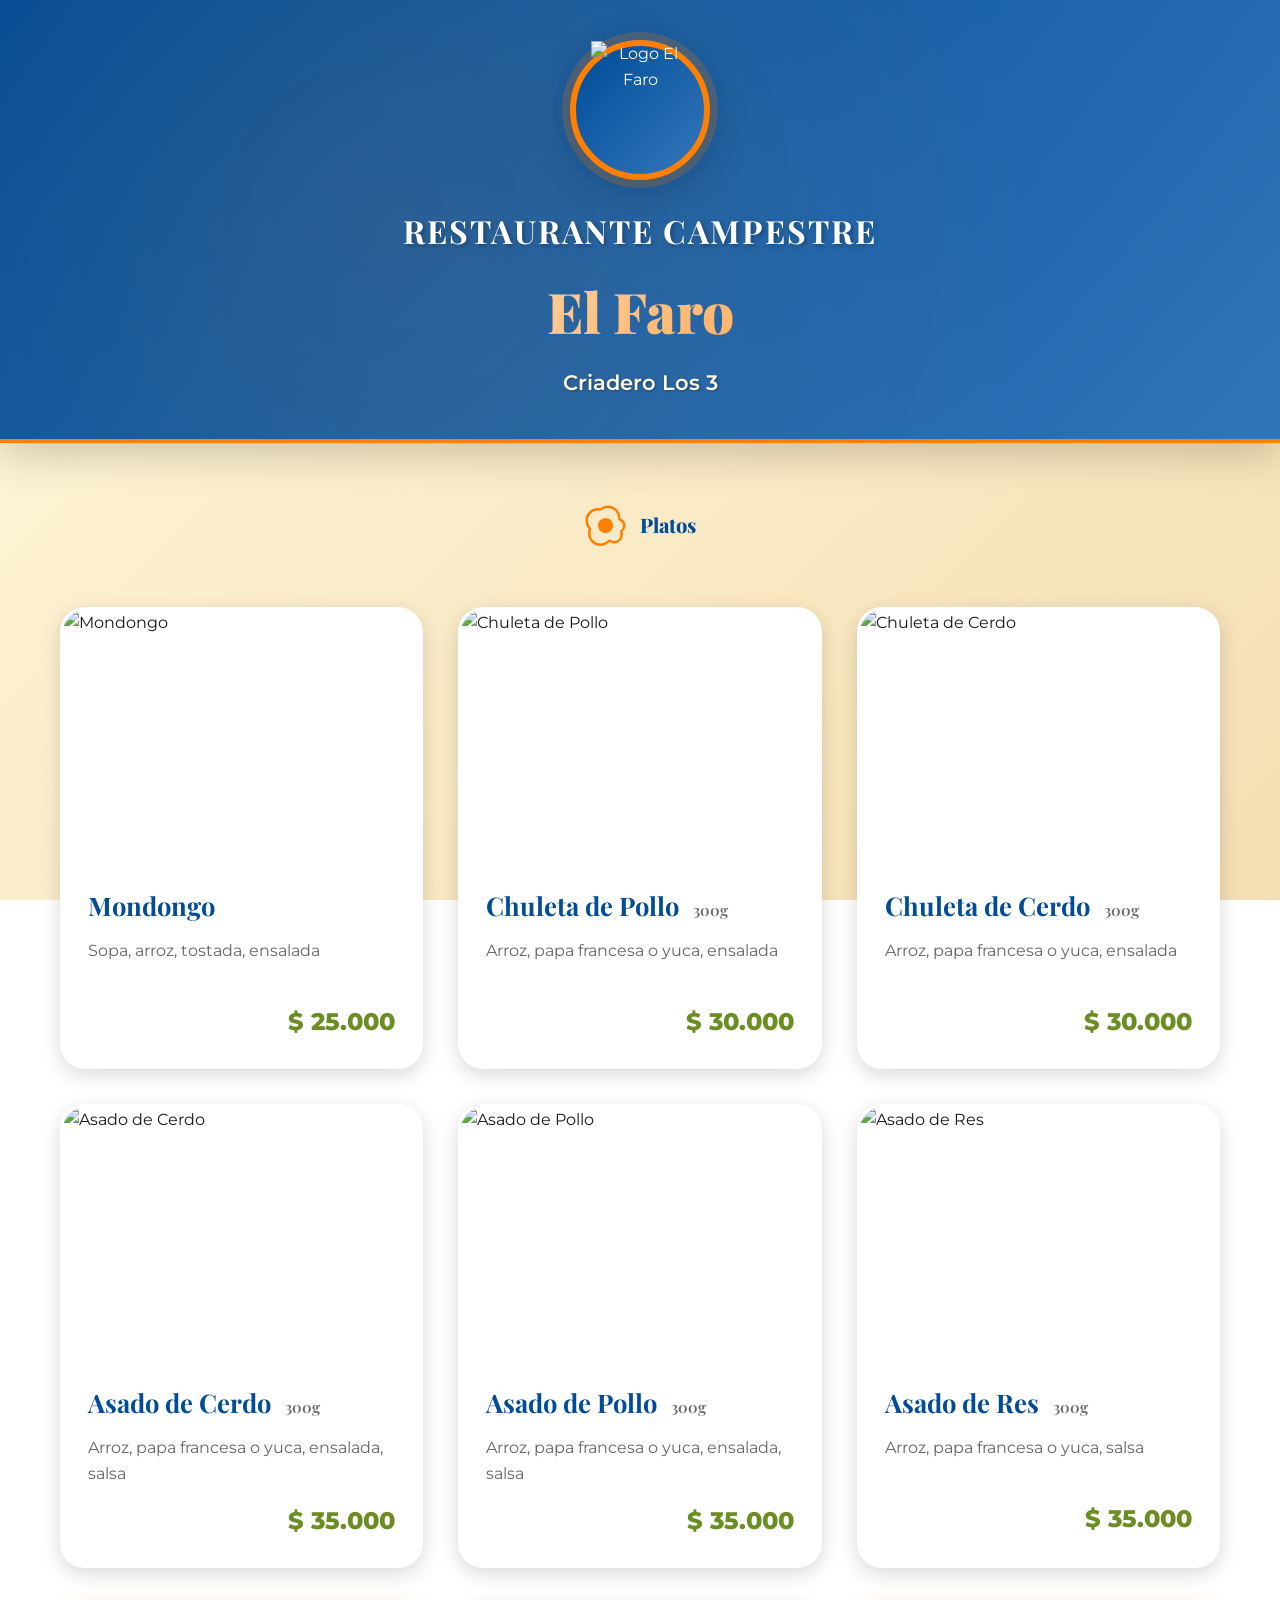
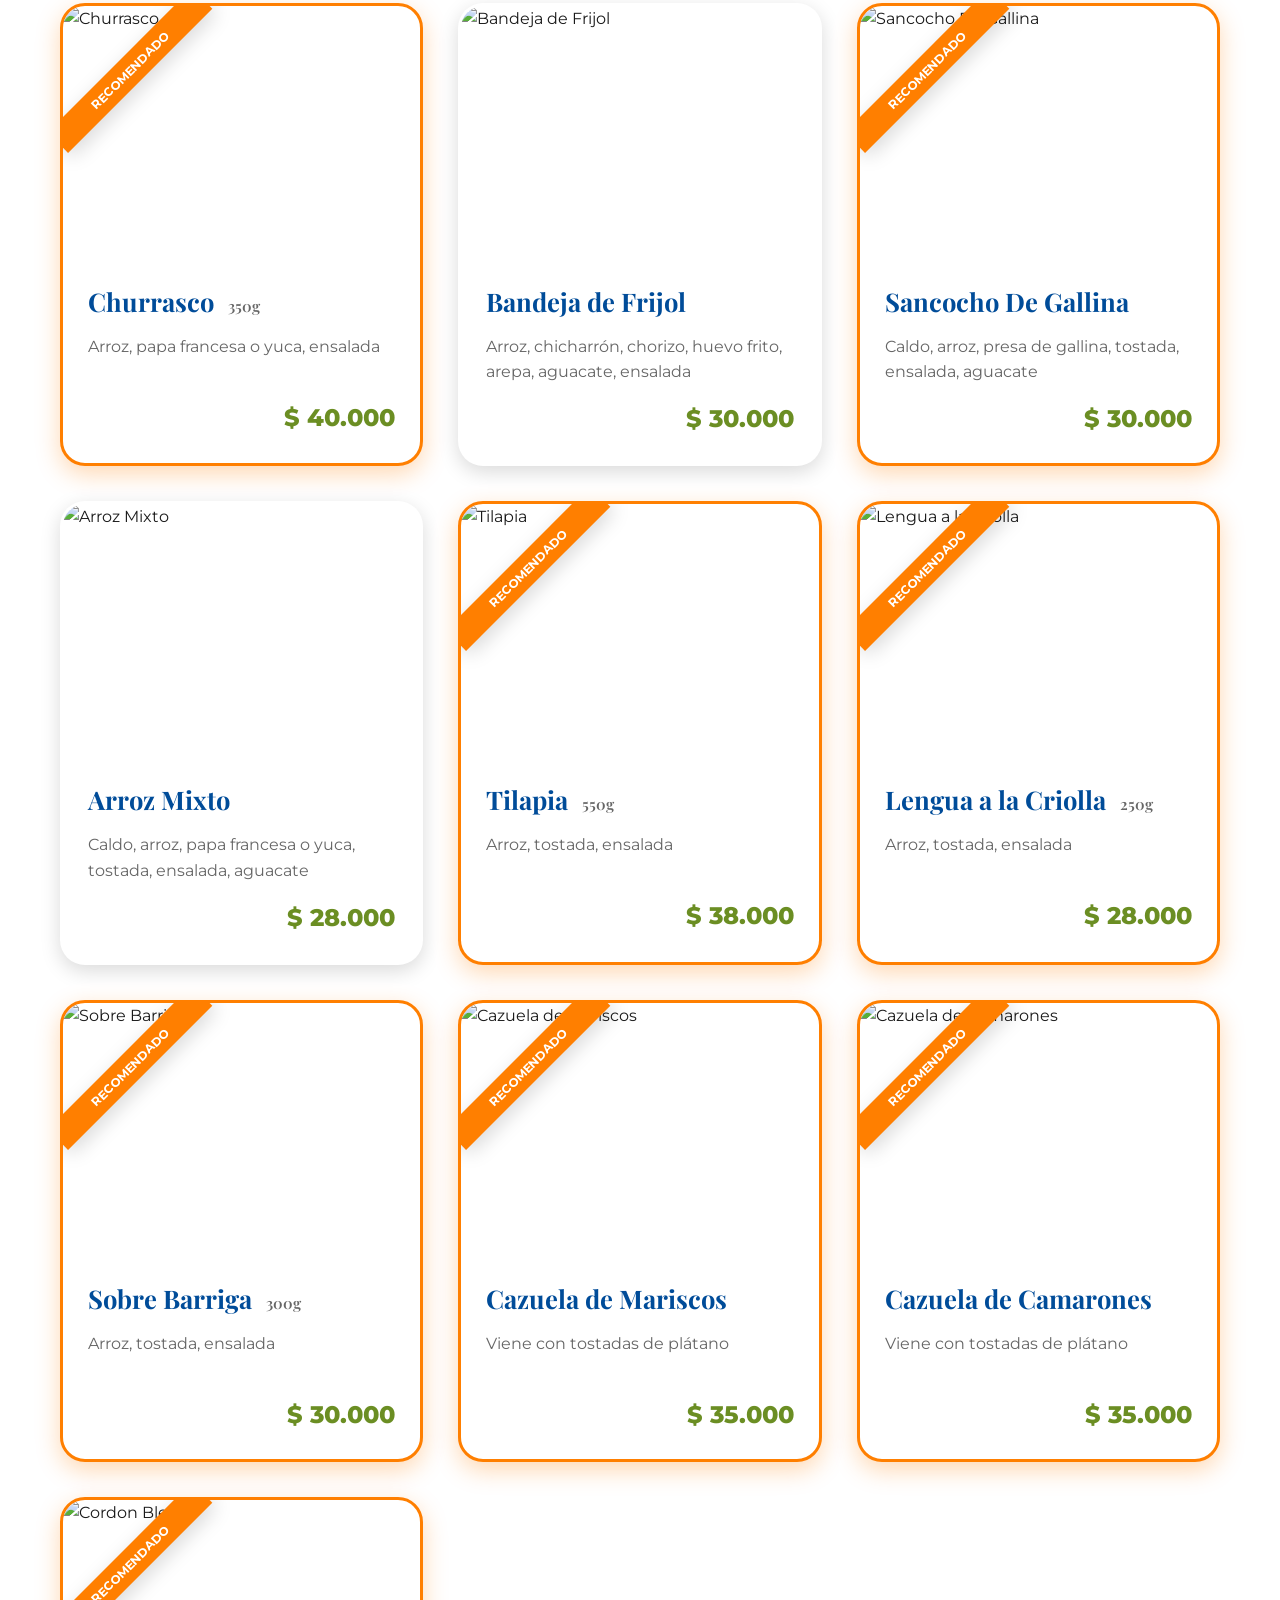
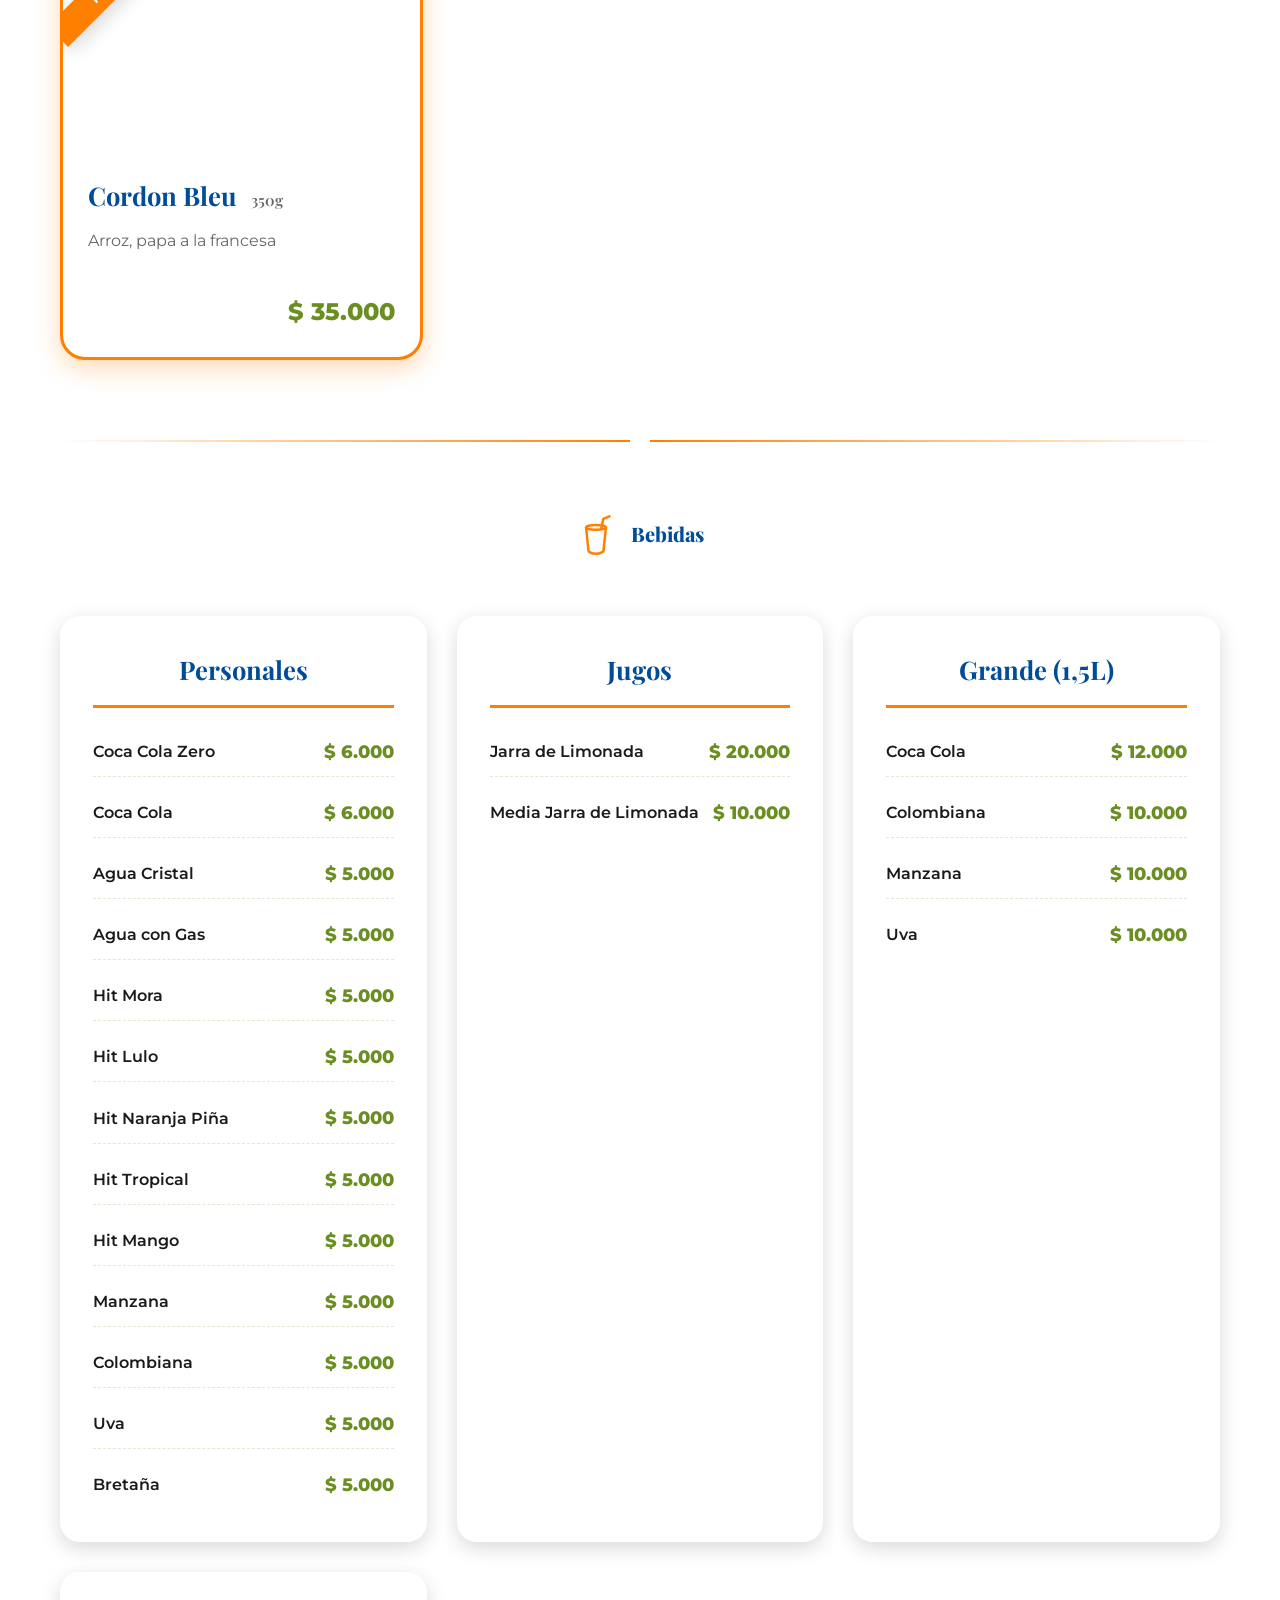
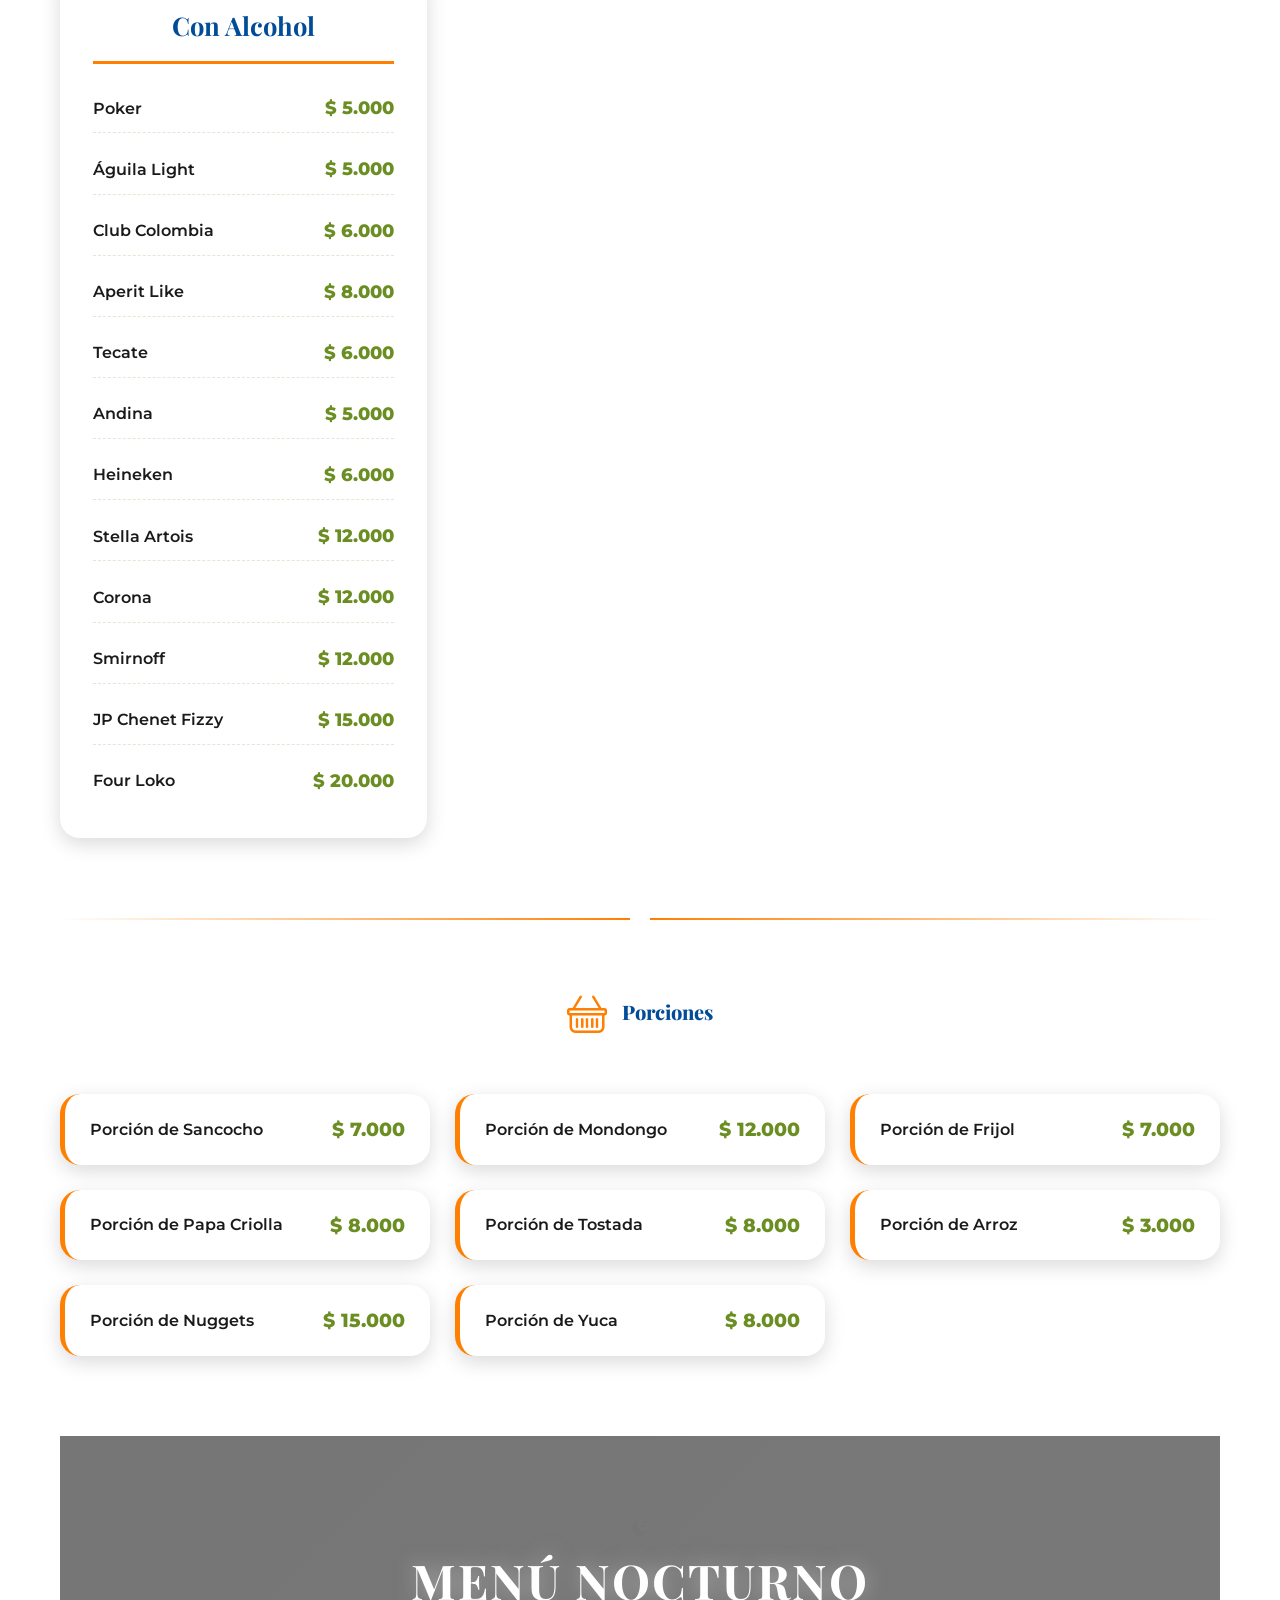
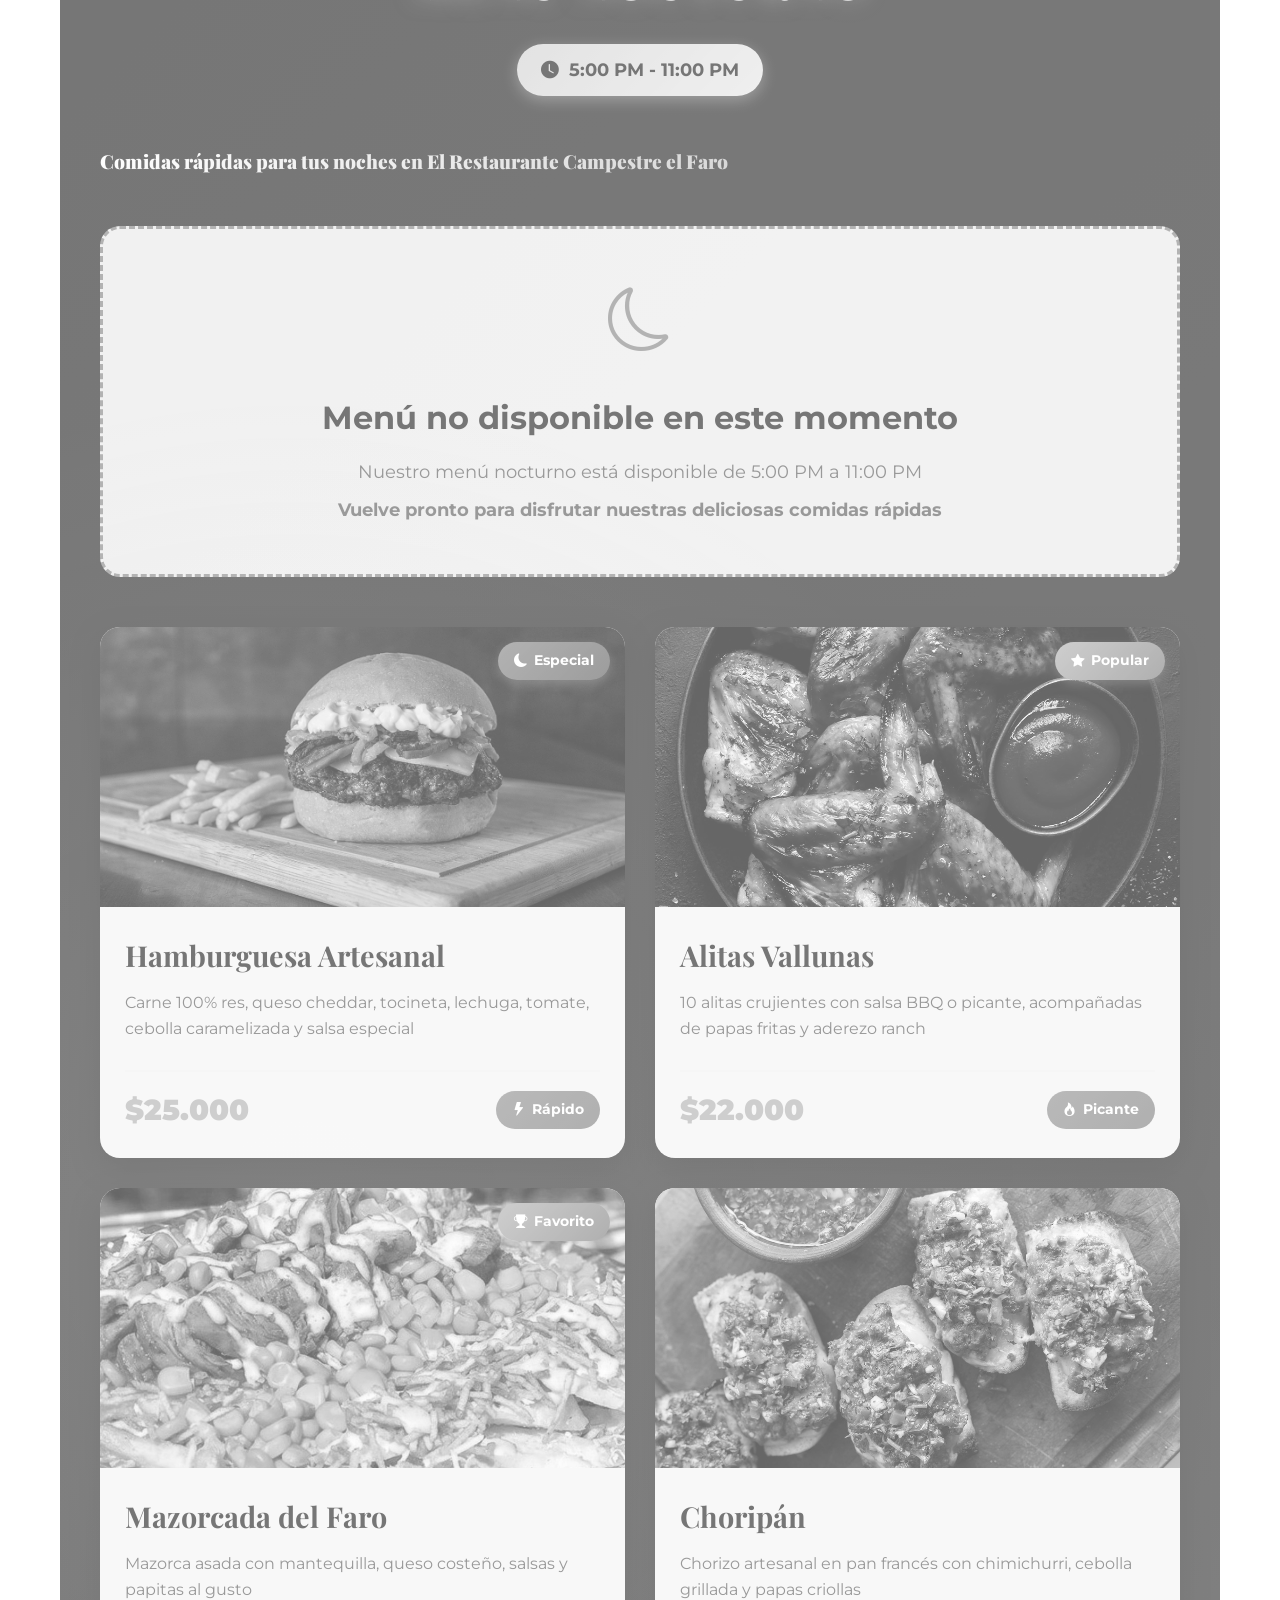
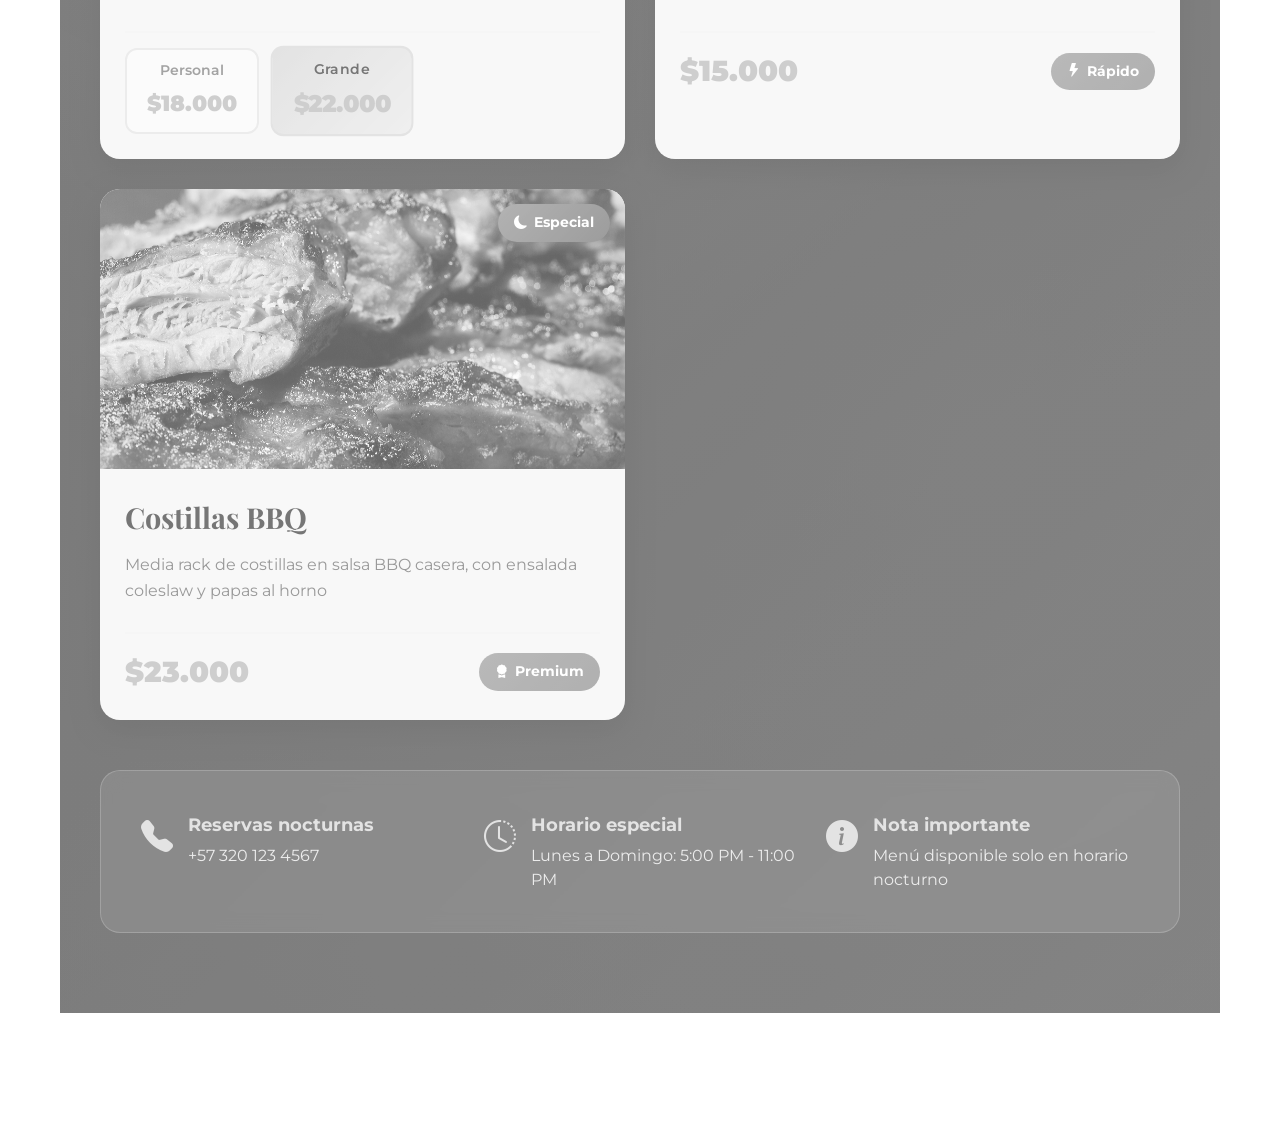
==== commit d960e50b: "Food Nocturn Feat: Se agregó una seccion de comida nocturna y comida y comida rapida" ====
--- a/Restaurant/FARO/Menu/index.html
+++ b/Restaurant/FARO/Menu/index.html
@@ -23,9 +23,9 @@
     
     <header class="menu-header">
         <div class="header-contenido">
-            <div class="logo-container">
-                <img src="../img/Logo_FARO.png" alt="Logo El Faro" class="logo">
-            </div>
+                <div class="logo-container">
+                    <img src="../img/Logo_FARO.png" alt="Logo El Faro" class="logo" loading="lazy">
+                </div>
             <h1 class="menu-titulo">Restaurante Campestre</h1>
             <h2 class="menu-subtitulo">El Faro</h2>
             <p class="menu-slogan">Criadero Los 3</p>
@@ -429,6 +429,183 @@
                 </div>
             </section>
 
+            <!-- Sección de Menú Nocturno (5PM - 11PM) -->
+            <section id="comidas-rapidas" class="seccion-menu seccion-nocturna">
+                <div class="titulo-seccion-container">
+                    <div class="icono-titulo">
+                        <i class="bi bi-moon-stars-fill"></i>
+                    </div>
+                    <h2 class="menu-titulo">Menú Nocturno</h2>
+                    <div class="horario-badge">
+                        <i class="bi bi-clock-fill"></i>
+                        <span>5:00 PM - 11:00 PM</span>
+                    </div>
+                </div>
+                <p class="menu-subtitulo">Comidas rápidas para tus noches en El Restaurante Campestre el Faro</p>
+
+                <div class="grid-comidas-rapidas">
+                    <!-- Hamburguesa Artesanal -->
+                    <div class="tarjeta-comida-rapida" data-modal="modalHamburguesa">
+                        <div class="comida-imagen-container">
+                            <img src="../img/platos/hamburguesa-artesanal.jpg" alt="Hamburguesa Artesanal" class="comida-imagen" loading="lazy">
+                            <div class="overlay-imagen">
+                                <i class="bi bi-zoom-in"></i>
+                            </div>
+                            <span class="badge-nocturno">
+                                <i class="bi bi-moon-fill"></i>
+                                Especial
+                            </span>
+                        </div>
+                        <div class="comida-info">
+                            <h3 class="comida-nombre">Hamburguesa Artesanal</h3>
+                            <p class="comida-descripcion">
+                                Carne 100% res, queso cheddar, tocineta, lechuga, tomate, cebolla caramelizada y salsa especial
+                            </p>
+                            <div class="comida-footer">
+                                <span class="comida-precio">$25.000</span>
+                                <span class="badge-rapido">
+                                    <i class="bi bi-lightning-fill"></i>
+                                    Rápido
+                                </span>
+                            </div>
+                        </div>
+                    </div>
+
+                    <!-- Alitas Vallunas -->
+                    <div class="tarjeta-comida-rapida" data-modal="modalAlitas">
+                        <div class="comida-imagen-container">
+                            <img src="../img/platos/alitas-vallunas.jpg" alt="Alitas Vallunas" class="comida-imagen" loading="lazy">
+                            <div class="overlay-imagen">
+                                <i class="bi bi-zoom-in"></i>
+                            </div>
+                            <span class="badge-especial">
+                                <i class="bi bi-star-fill"></i>
+                                Popular
+                            </span>
+                        </div>
+                        <div class="comida-info">
+                            <h3 class="comida-nombre">Alitas Vallunas</h3>
+                            <p class="comida-descripcion">
+                                10 alitas crujientes con salsa BBQ o picante, acompañadas de papas fritas y aderezo ranch
+                            </p>
+                            <div class="comida-footer">
+                                <span class="comida-precio">$22.000</span>
+                                <span class="badge-rapido">
+                                    <i class="bi bi-fire"></i>
+                                    Picante
+                                </span>
+                            </div>
+                        </div>
+                    </div>
+
+                    <!-- Mazorcada del Faro -->
+                    <div class="tarjeta-comida-rapida" data-modal="modalMazorcada">
+                        <div class="comida-imagen-container">
+                            <img src="../img/platos/mazorcada.jpg" alt="Mazorcada del Faro" class="comida-imagen" loading="lazy">
+                            <div class="overlay-imagen">
+                                <i class="bi bi-zoom-in"></i>
+                            </div>
+                            <span class="badge-especial">
+                                <i class="bi bi-trophy-fill"></i>
+                                Favorito
+                            </span>
+                        </div>
+                        <div class="comida-info">
+                            <h3 class="comida-nombre">Mazorcada del Faro</h3>
+                            <p class="comida-descripcion">
+                                Mazorca asada con mantequilla, queso costeño, salsas y papitas al gusto
+                            </p>
+                            <div class="comida-footer">
+                                <div class="opciones-precio">
+                                    <span class="opcion-precio">
+                                        <span class="opcion-label">Personal</span>
+                                        <span class="precio">$18.000</span>
+                                    </span>
+                                    <span class="opcion-precio destacada">
+                                        <span class="opcion-label">Grande</span>
+                                        <span class="precio">$22.000</span>
+                                    </span>
+                                </div>
+                            </div>
+                        </div>
+                    </div>
+
+                    <!-- Choripán -->
+                    <div class="tarjeta-comida-rapida" data-modal="modalChoripan">
+                        <div class="comida-imagen-container">
+                            <img src="../img/platos/choripan.jpg" alt="Choripán" class="comida-imagen" loading="lazy">
+                            <div class="overlay-imagen">
+                                <i class="bi bi-zoom-in"></i>
+                            </div>
+                        </div>
+                        <div class="comida-info">
+                            <h3 class="comida-nombre">Choripán</h3>
+                            <p class="comida-descripcion">
+                                Chorizo artesanal en pan francés con chimichurri, cebolla grillada y papas criollas
+                            </p>
+                            <div class="comida-footer">
+                                <span class="comida-precio">$15.000</span>
+                                <span class="badge-rapido">
+                                    <i class="bi bi-lightning-fill"></i>
+                                    Rápido
+                                </span>
+                            </div>
+                        </div>
+                    </div>
+
+                    <!-- Costillas BBQ -->
+                    <div class="tarjeta-comida-rapida" data-modal="modalCostillas">
+                        <div class="comida-imagen-container">
+                            <img src="../img/platos/costillas.png" alt="Costillas BBQ" class="comida-imagen" loading="lazy">
+                            <div class="overlay-imagen">
+                                <i class="bi bi-zoom-in"></i>
+                            </div>
+                            <span class="badge-nocturno">
+                                <i class="bi bi-moon-fill"></i>
+                                Especial
+                            </span>
+                        </div>
+                        <div class="comida-info">
+                            <h3 class="comida-nombre">Costillas BBQ</h3>
+                            <p class="comida-descripcion">
+                                Media rack de costillas en salsa BBQ casera, con ensalada coleslaw y papas al horno
+                            </p>
+                            <div class="comida-footer">
+                                <span class="comida-precio">$23.000</span>
+                                <span class="badge-rapido">
+                                    <i class="bi bi-award-fill"></i>
+                                    Premium
+                                </span>
+                            </div>
+                        </div>
+                    </div>
+                </div>
+
+                <div class="info-nocturna">
+                    <div class="info-item">
+                        <i class="bi bi-telephone-fill"></i>
+                        <div>
+                            <strong>Reservas nocturnas</strong>
+                            <p>+57 320 123 4567</p>
+                        </div>
+                    </div>
+                    <div class="info-item">
+                        <i class="bi bi-clock-history"></i>
+                        <div>
+                            <strong>Horario especial</strong>
+                            <p>Lunes a Domingo: 5:00 PM - 11:00 PM</p>
+                        </div>
+                    </div>
+                    <div class="info-item">
+                        <i class="bi bi-info-circle-fill"></i>
+                        <div>
+                            <strong>Nota importante</strong>
+                            <p>Menú disponible solo en horario nocturno</p>
+                        </div>
+                    </div>
+                </div>
+            </section>
+
         </div>
     </main>
 
@@ -437,7 +614,7 @@
             <button class="cerrar-modal" aria-label="Cerrar vista ampliada">
                 <i class="bi bi-x-circle-fill"></i>
             </button>
-            <img id="modalImagenPrincipal" src="" alt="Imagen ampliada del plato" class="imagen-modal-principal">
+            <img id="modalImagenPrincipal" src="" alt="Imagen ampliada del plato" class="imagen-modal-principal" loading="lazy">
             <p id="modalDescripcion" class="modal-descripcion"></p>
         </div>
     </div>
--- a/Restaurant/FARO/Menu/styles.css
+++ b/Restaurant/FARO/Menu/styles.css
@@ -1030,4 +1030,401 @@
     .separador-menu::after {
         background: #333;
     }
+}
+
+/* ========================================
+   SECCIÓN MENÚ NOCTURNO
+   ======================================== */
+
+.seccion-nocturna {
+    background: linear-gradient(135deg, #1a1a2e 0%, #16213e 50%, #0f3460 100%);
+    padding: 80px 40px;
+    position: relative;
+    overflow: hidden;
+}
+
+.seccion-nocturna::before {
+    content: '';
+    position: absolute;
+    top: 0;
+    left: 0;
+    right: 0;
+    bottom: 0;
+    background-image: 
+        radial-gradient(circle at 20% 50%, rgba(255, 215, 0, 0.1) 0%, transparent 50%),
+        radial-gradient(circle at 80% 80%, rgba(138, 43, 226, 0.1) 0%, transparent 50%);
+    pointer-events: none;
+}
+
+.seccion-nocturna .menu-titulo {
+    color: #ffffff;
+    text-shadow: 0 0 20px rgba(255, 215, 0, 0.5);
+    font-size: 3em;
+}
+
+.seccion-nocturna .menu-subtitulo {
+    color: #e0e0e0;
+    font-size: 1.2em;
+    margin-bottom: 50px;
+}
+
+.horario-badge {
+    display: inline-flex;
+    align-items: center;
+    gap: 10px;
+    background: linear-gradient(135deg, #ffd700 0%, #ffed4e 100%);
+    color: #1a1a2e;
+    padding: 12px 24px;
+    border-radius: 50px;
+    font-weight: 700;
+    font-size: 1.1em;
+    box-shadow: 0 4px 15px rgba(255, 215, 0, 0.4);
+    margin-top: 15px;
+    animation: pulsoSuave 2s ease-in-out infinite;
+}
+
+@keyframes pulsoSuave {
+    0%, 100% {
+        transform: scale(1);
+        box-shadow: 0 4px 15px rgba(255, 215, 0, 0.4);
+    }
+    50% {
+        transform: scale(1.05);
+        box-shadow: 0 6px 20px rgba(255, 215, 0, 0.6);
+    }
+}
+
+.grid-comidas-rapidas {
+    display: grid;
+    grid-template-columns: repeat(auto-fill, minmax(350px, 1fr));
+    gap: 30px;
+    margin: 50px 0;
+    position: relative;
+    z-index: 1;
+}
+
+.tarjeta-comida-rapida {
+    background: rgba(255, 255, 255, 0.95);
+    border-radius: 20px;
+    overflow: hidden;
+    box-shadow: 0 10px 30px rgba(0, 0, 0, 0.3);
+    transition: all 0.4s cubic-bezier(0.175, 0.885, 0.32, 1.275);
+    cursor: pointer;
+    position: relative;
+}
+
+.tarjeta-comida-rapida:hover {
+    transform: translateY(-15px) scale(1.03);
+    box-shadow: 0 20px 40px rgba(255, 215, 0, 0.4);
+}
+
+.comida-imagen-container {
+    position: relative;
+    width: 100%;
+    height: 280px;
+    overflow: hidden;
+}
+
+.comida-imagen {
+    width: 100%;
+    height: 100%;
+    object-fit: cover;
+    transition: transform 0.5s ease;
+}
+
+.tarjeta-comida-rapida:hover .comida-imagen {
+    transform: scale(1.15);
+}
+
+.overlay-imagen {
+    position: absolute;
+    top: 0;
+    left: 0;
+    right: 0;
+    bottom: 0;
+    background: rgba(0, 0, 0, 0.5);
+    display: flex;
+    align-items: center;
+    justify-content: center;
+    opacity: 0;
+    transition: opacity 0.3s ease;
+}
+
+.overlay-imagen i {
+    font-size: 3em;
+    color: white;
+}
+
+.tarjeta-comida-rapida:hover .overlay-imagen {
+    opacity: 1;
+}
+
+.badge-nocturno {
+    position: absolute;
+    top: 15px;
+    right: 15px;
+    background: linear-gradient(135deg, #667eea 0%, #764ba2 100%);
+    color: white;
+    padding: 8px 16px;
+    border-radius: 50px;
+    font-size: 0.85em;
+    font-weight: 700;
+    display: flex;
+    align-items: center;
+    gap: 6px;
+    box-shadow: 0 4px 10px rgba(102, 126, 234, 0.4);
+    animation: brilloLuna 3s ease-in-out infinite;
+    z-index: 2;
+}
+
+@keyframes brilloLuna {
+    0%, 100% {
+        transform: rotate(-5deg);
+        box-shadow: 0 4px 10px rgba(102, 126, 234, 0.4);
+    }
+    50% {
+        transform: rotate(5deg);
+        box-shadow: 0 6px 15px rgba(102, 126, 234, 0.6);
+    }
+}
+
+.badge-especial {
+    position: absolute;
+    top: 15px;
+    right: 15px;
+    background: linear-gradient(135deg, #f093fb 0%, #f5576c 100%);
+    color: white;
+    padding: 8px 16px;
+    border-radius: 50px;
+    font-size: 0.85em;
+    font-weight: 700;
+    display: flex;
+    align-items: center;
+    gap: 6px;
+    box-shadow: 0 4px 10px rgba(245, 87, 108, 0.4);
+    animation: brilloEspecial 2s ease-in-out infinite;
+    z-index: 2;
+}
+
+@keyframes brilloEspecial {
+    0%, 100% {
+        transform: scale(1);
+    }
+    50% {
+        transform: scale(1.1);
+    }
+}
+
+.comida-info {
+    padding: 25px;
+}
+
+.comida-nombre {
+    font-family: 'Playfair Display', serif;
+    font-size: 1.8em;
+    color: #1a1a2e;
+    margin-bottom: 12px;
+    font-weight: 700;
+}
+
+.comida-descripcion {
+    color: #555;
+    font-size: 1em;
+    line-height: 1.6;
+    margin-bottom: 20px;
+    min-height: 60px;
+}
+
+.comida-footer {
+    display: flex;
+    justify-content: space-between;
+    align-items: center;
+    padding-top: 15px;
+    border-top: 2px solid #f0f0f0;
+}
+
+.comida-precio {
+    font-size: 1.8em;
+    font-weight: 900;
+    color: #d4af37;
+    font-family: 'Montserrat', sans-serif;
+}
+
+.badge-rapido {
+    background: linear-gradient(135deg, #ff6b6b 0%, #ee5a6f 100%);
+    color: white;
+    padding: 8px 16px;
+    border-radius: 50px;
+    font-size: 0.85em;
+    font-weight: 700;
+    display: flex;
+    align-items: center;
+    gap: 6px;
+}
+
+.opciones-precio {
+    display: flex;
+    gap: 15px;
+    flex-wrap: wrap;
+}
+
+.opcion-precio {
+    display: flex;
+    flex-direction: column;
+    align-items: center;
+    padding: 10px 20px;
+    background: #f8f9fa;
+    border-radius: 12px;
+    border: 2px solid #e0e0e0;
+    transition: all 0.3s ease;
+}
+
+.opcion-precio.destacada {
+    background: linear-gradient(135deg, #ffd700 0%, #ffed4e 100%);
+    border-color: #ffd700;
+    transform: scale(1.05);
+}
+
+.opcion-label {
+    font-size: 0.85em;
+    color: #666;
+    font-weight: 600;
+    margin-bottom: 4px;
+}
+
+.opcion-precio.destacada .opcion-label {
+    color: #1a1a2e;
+}
+
+.opcion-precio .precio {
+    font-size: 1.4em;
+    font-weight: 900;
+    color: #d4af37;
+}
+
+.info-nocturna {
+    background: rgba(255, 255, 255, 0.1);
+    backdrop-filter: blur(10px);
+    border-radius: 20px;
+    padding: 40px;
+    margin-top: 50px;
+    display: grid;
+    grid-template-columns: repeat(auto-fit, minmax(250px, 1fr));
+    gap: 30px;
+    border: 1px solid rgba(255, 255, 255, 0.2);
+}
+
+.info-item {
+    display: flex;
+    align-items: flex-start;
+    gap: 15px;
+    color: white;
+}
+
+.info-item i {
+    font-size: 2em;
+    color: #ffd700;
+    flex-shrink: 0;
+}
+
+.info-item strong {
+    display: block;
+    font-size: 1.1em;
+    margin-bottom: 5px;
+    color: #ffd700;
+}
+
+.info-item p {
+    margin: 0;
+    color: #e0e0e0;
+    line-height: 1.5;
+}
+
+.nav-link-nocturno {
+    background: linear-gradient(135deg, #667eea 0%, #764ba2 100%);
+    color: white !important;
+    position: relative;
+    overflow: hidden;
+}
+
+.nav-link-nocturno::before {
+    content: '';
+    position: absolute;
+    top: 0;
+    left: -100%;
+    width: 100%;
+    height: 100%;
+    background: linear-gradient(90deg, transparent, rgba(255, 255, 255, 0.3), transparent);
+    transition: left 0.5s ease;
+}
+
+.nav-link-nocturno:hover::before {
+    left: 100%;
+}
+
+/* Responsivo para menú nocturno */
+@media (max-width: 992px) {
+    .grid-comidas-rapidas {
+        grid-template-columns: repeat(auto-fill, minmax(280px, 1fr));
+        gap: 25px;
+    }
+
+    .comida-imagen-container {
+        height: 220px;
+    }
+
+    .seccion-nocturna .menu-titulo {
+        font-size: 2.5em;
+    }
+}
+
+@media (max-width: 768px) {
+    .seccion-nocturna {
+        padding: 60px 20px;
+    }
+
+    .grid-comidas-rapidas {
+        grid-template-columns: 1fr;
+        gap: 20px;
+    }
+
+    .comida-imagen-container {
+        height: 250px;
+    }
+
+    .seccion-nocturna .menu-titulo {
+        font-size: 2em;
+    }
+
+    .info-nocturna {
+        grid-template-columns: 1fr;
+        padding: 30px 20px;
+        gap: 25px;
+    }
+}
+
+@media (max-width: 480px) {
+    .horario-badge {
+        font-size: 0.9em;
+        padding: 10px 20px;
+    }
+
+    .comida-nombre {
+        font-size: 1.5em;
+    }
+
+    .comida-precio {
+        font-size: 1.5em;
+    }
+
+    .comida-footer {
+        flex-direction: column;
+        gap: 15px;
+        align-items: flex-start;
+    }
+
+    .opciones-precio {
+        width: 100%;
+        justify-content: space-between;
+    }
 }
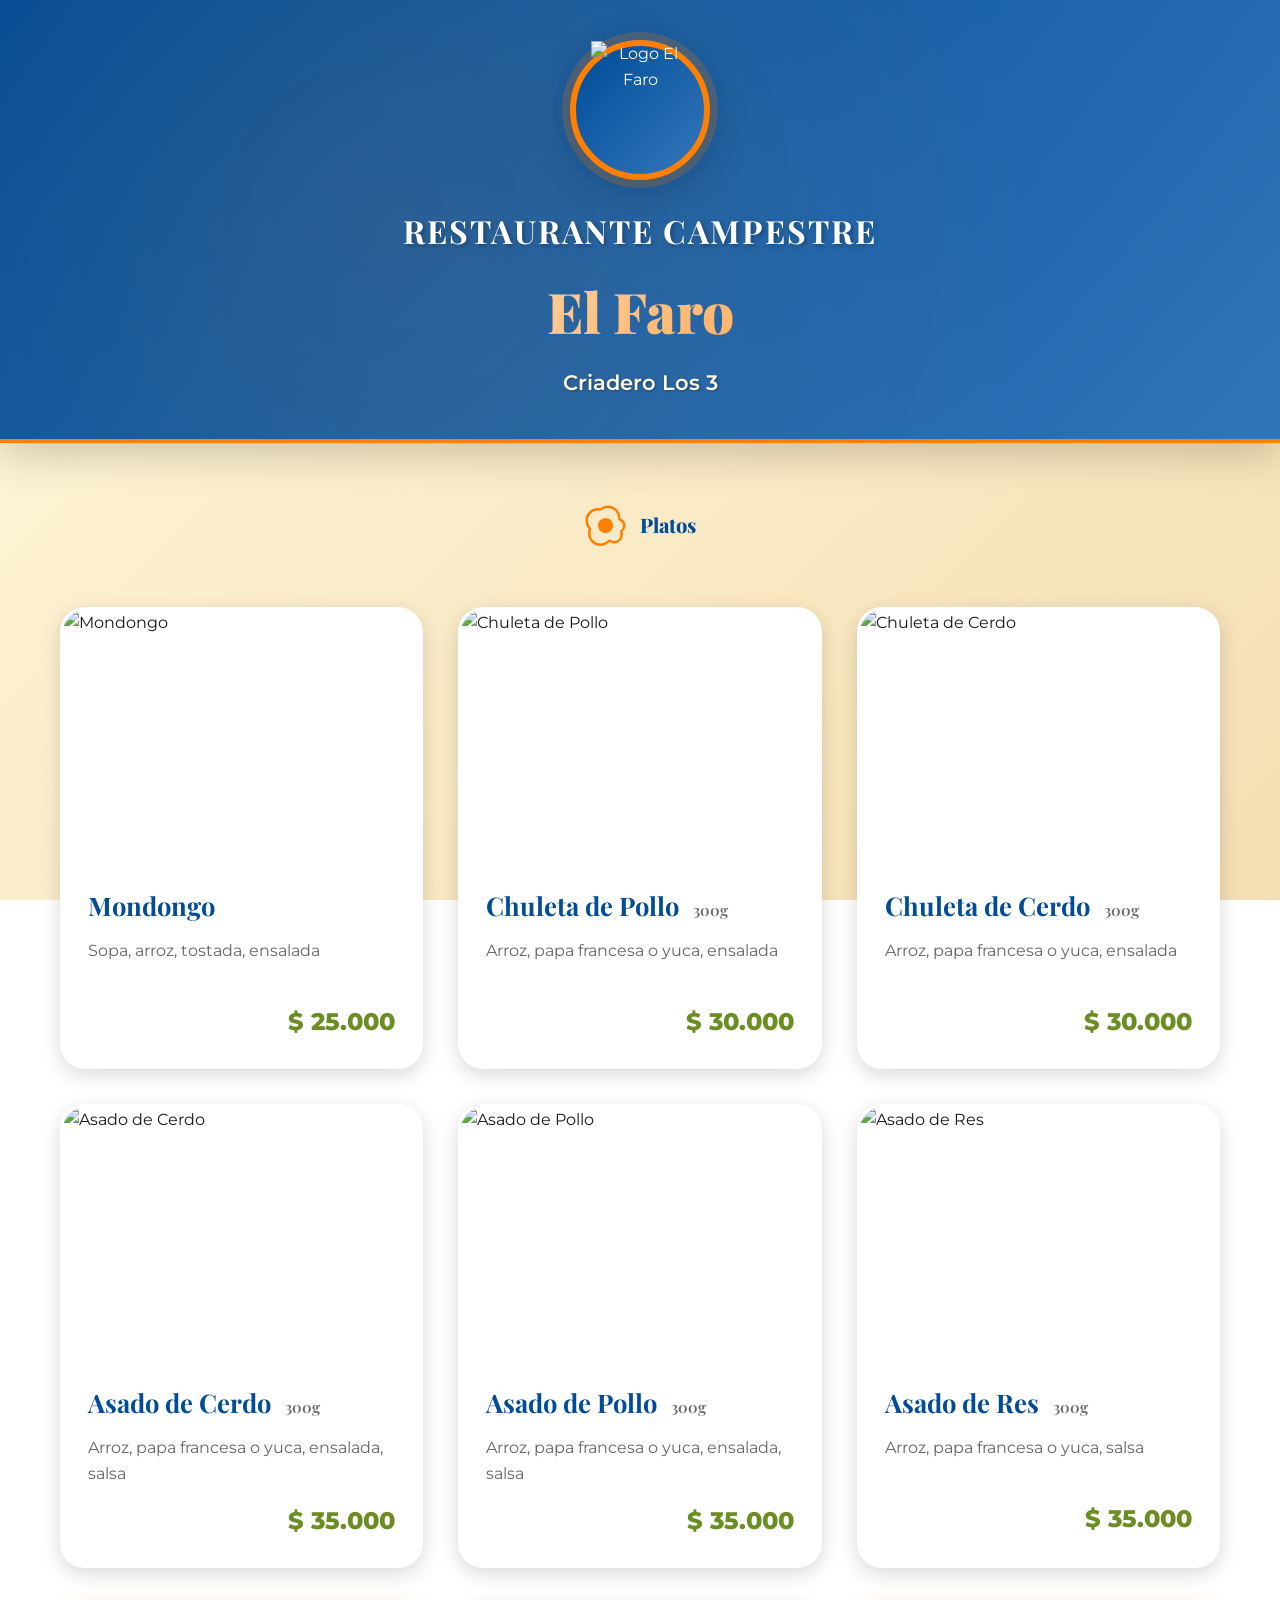
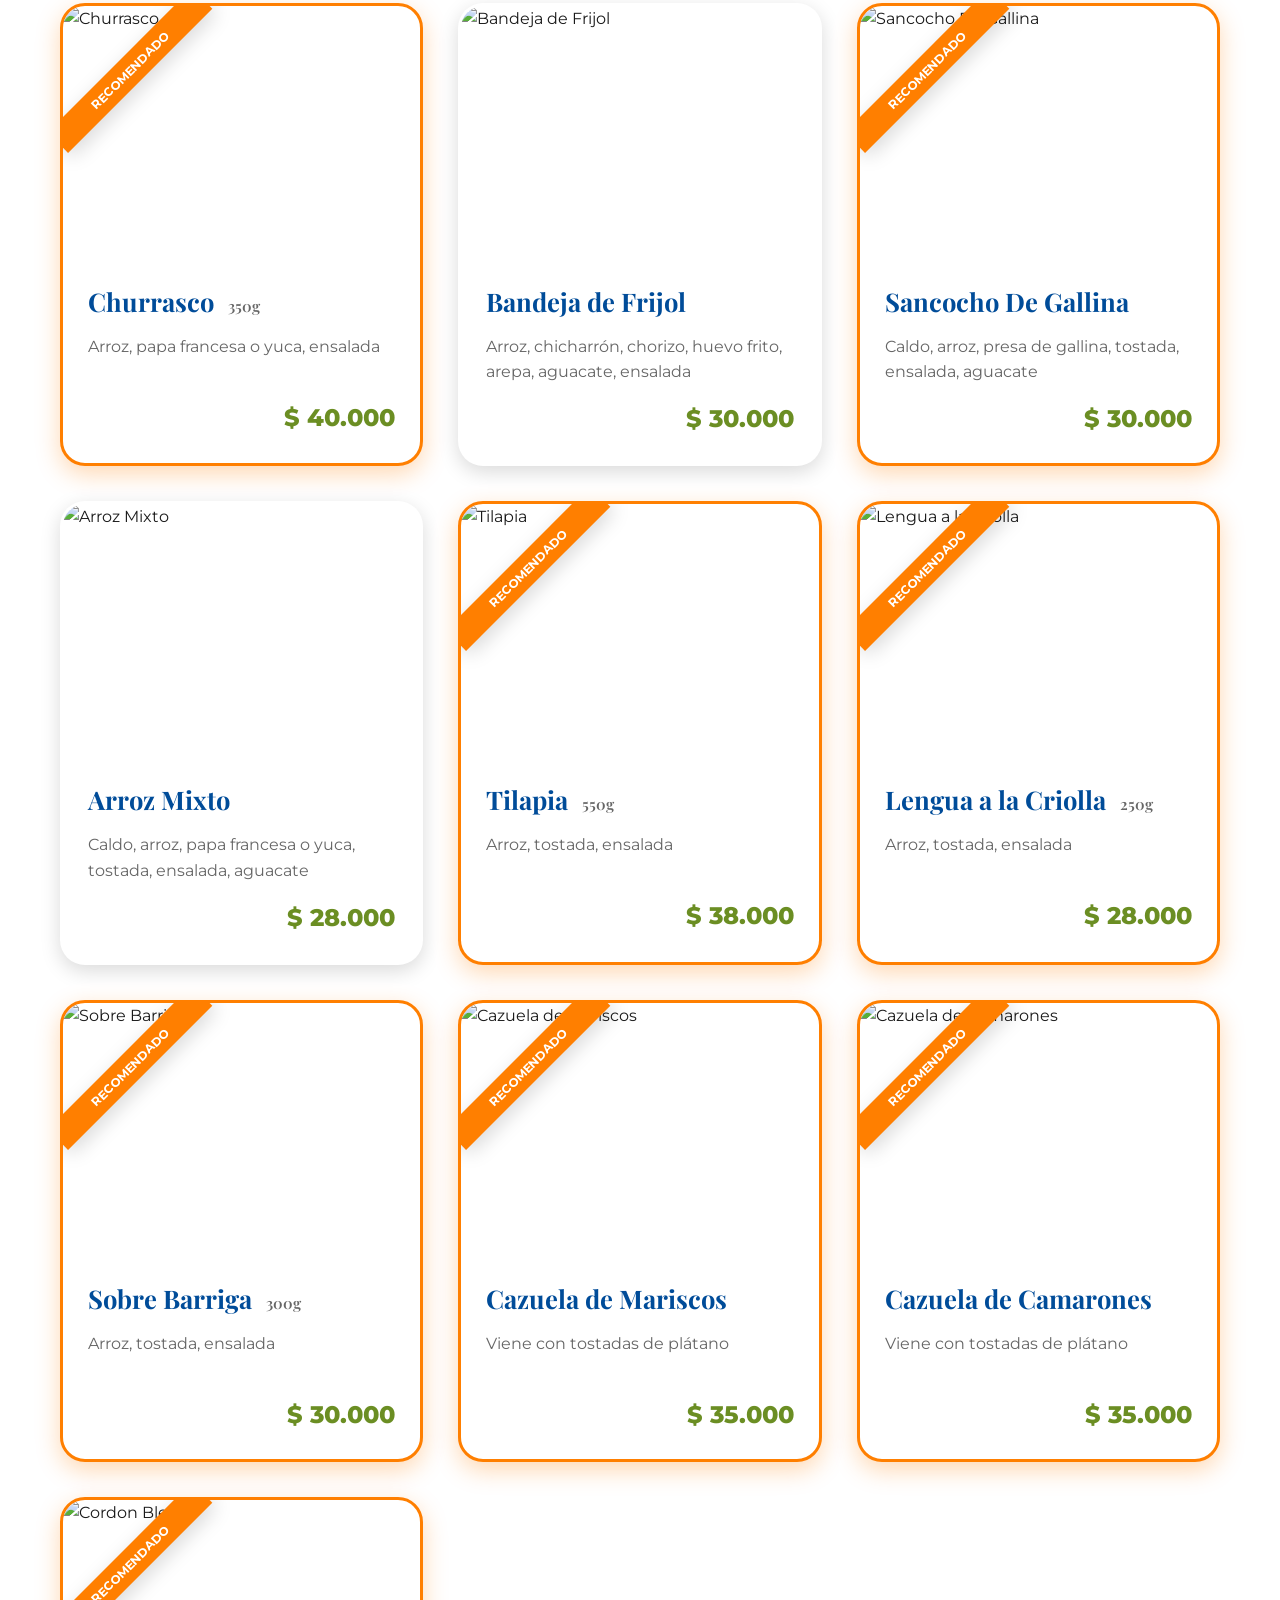
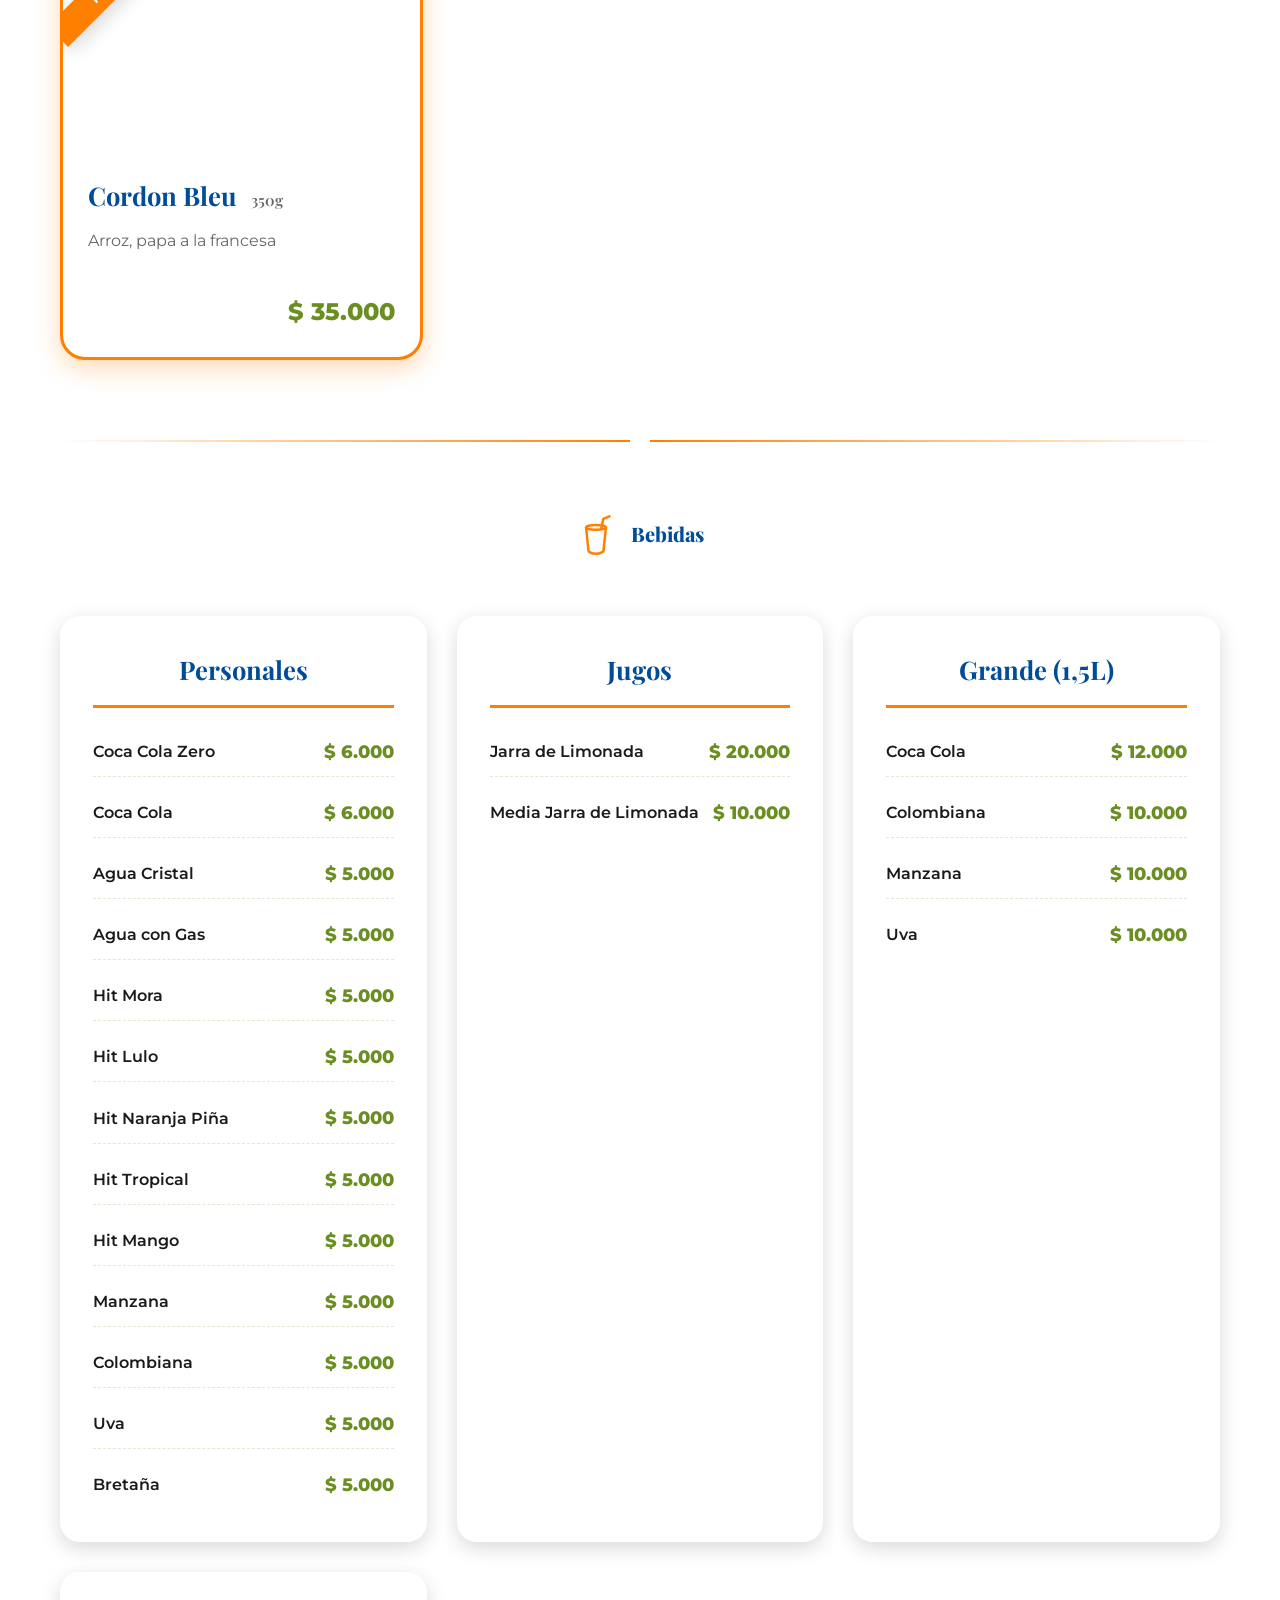
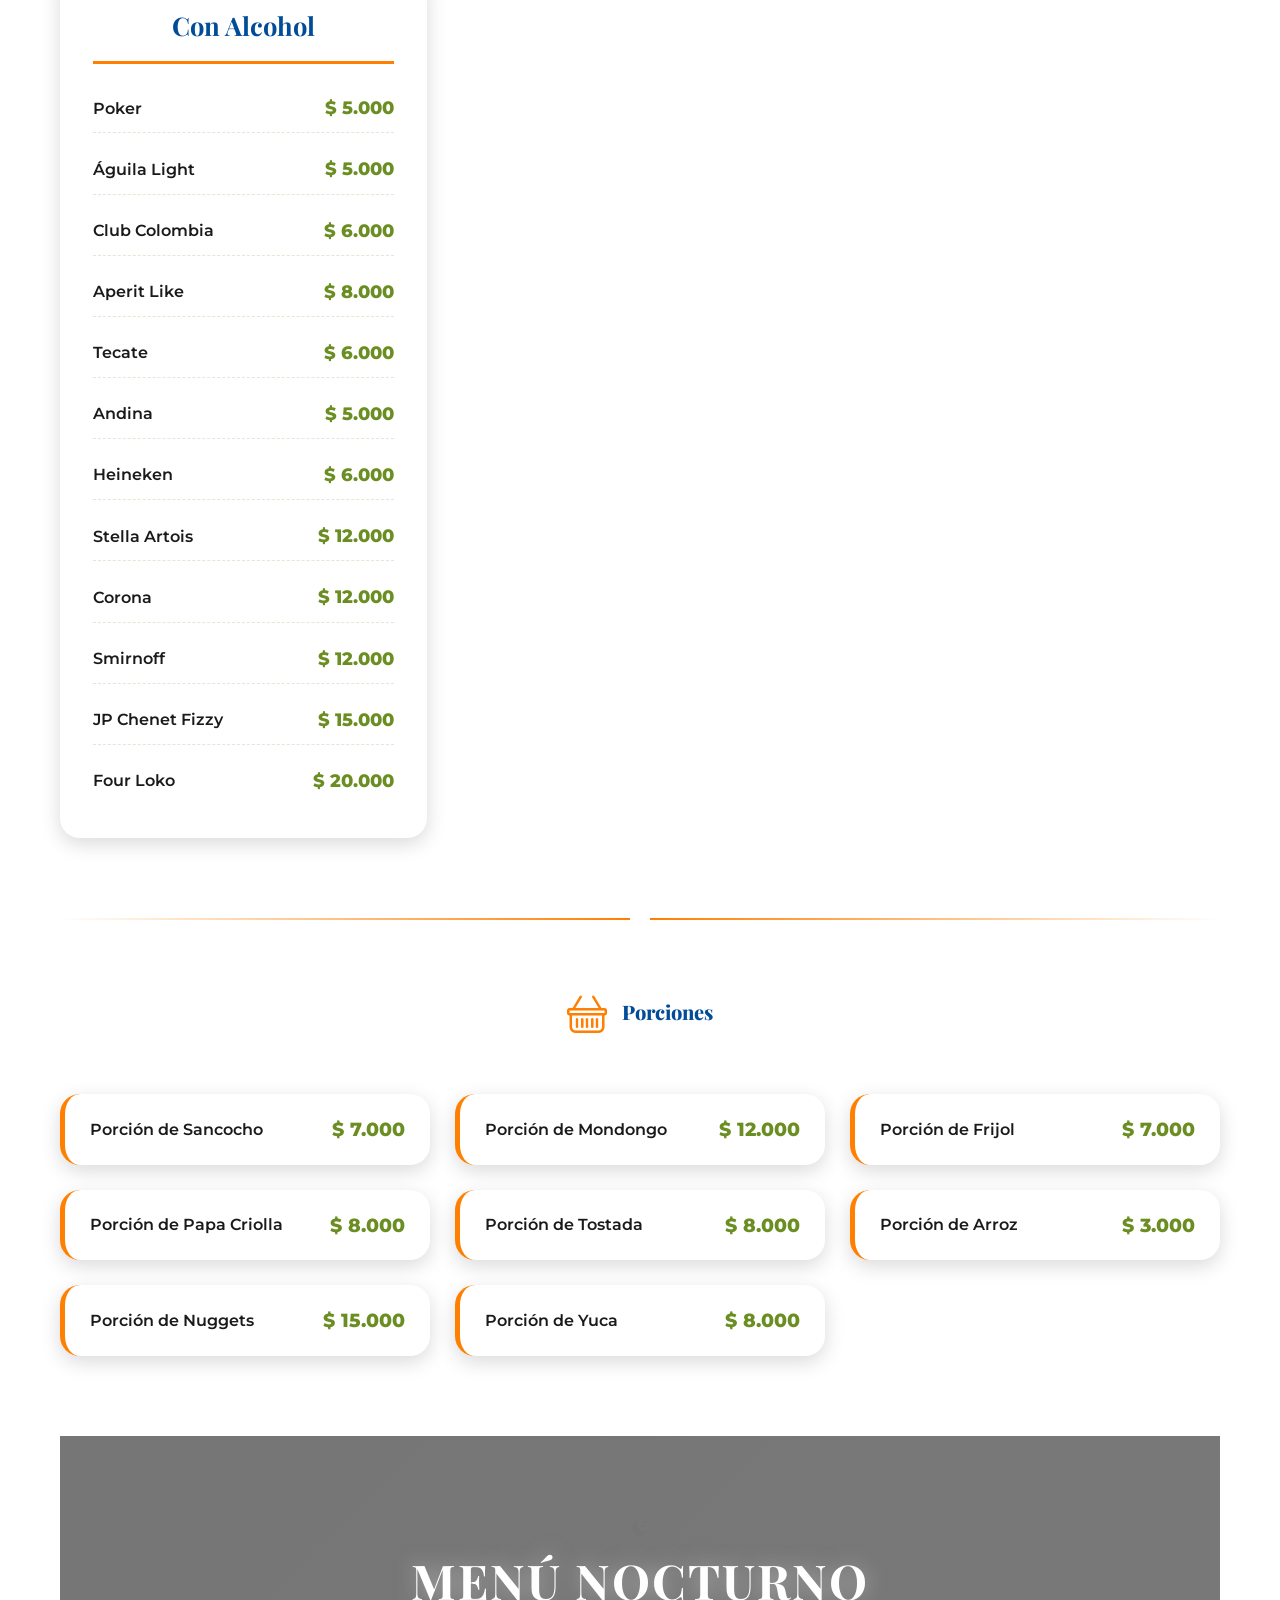
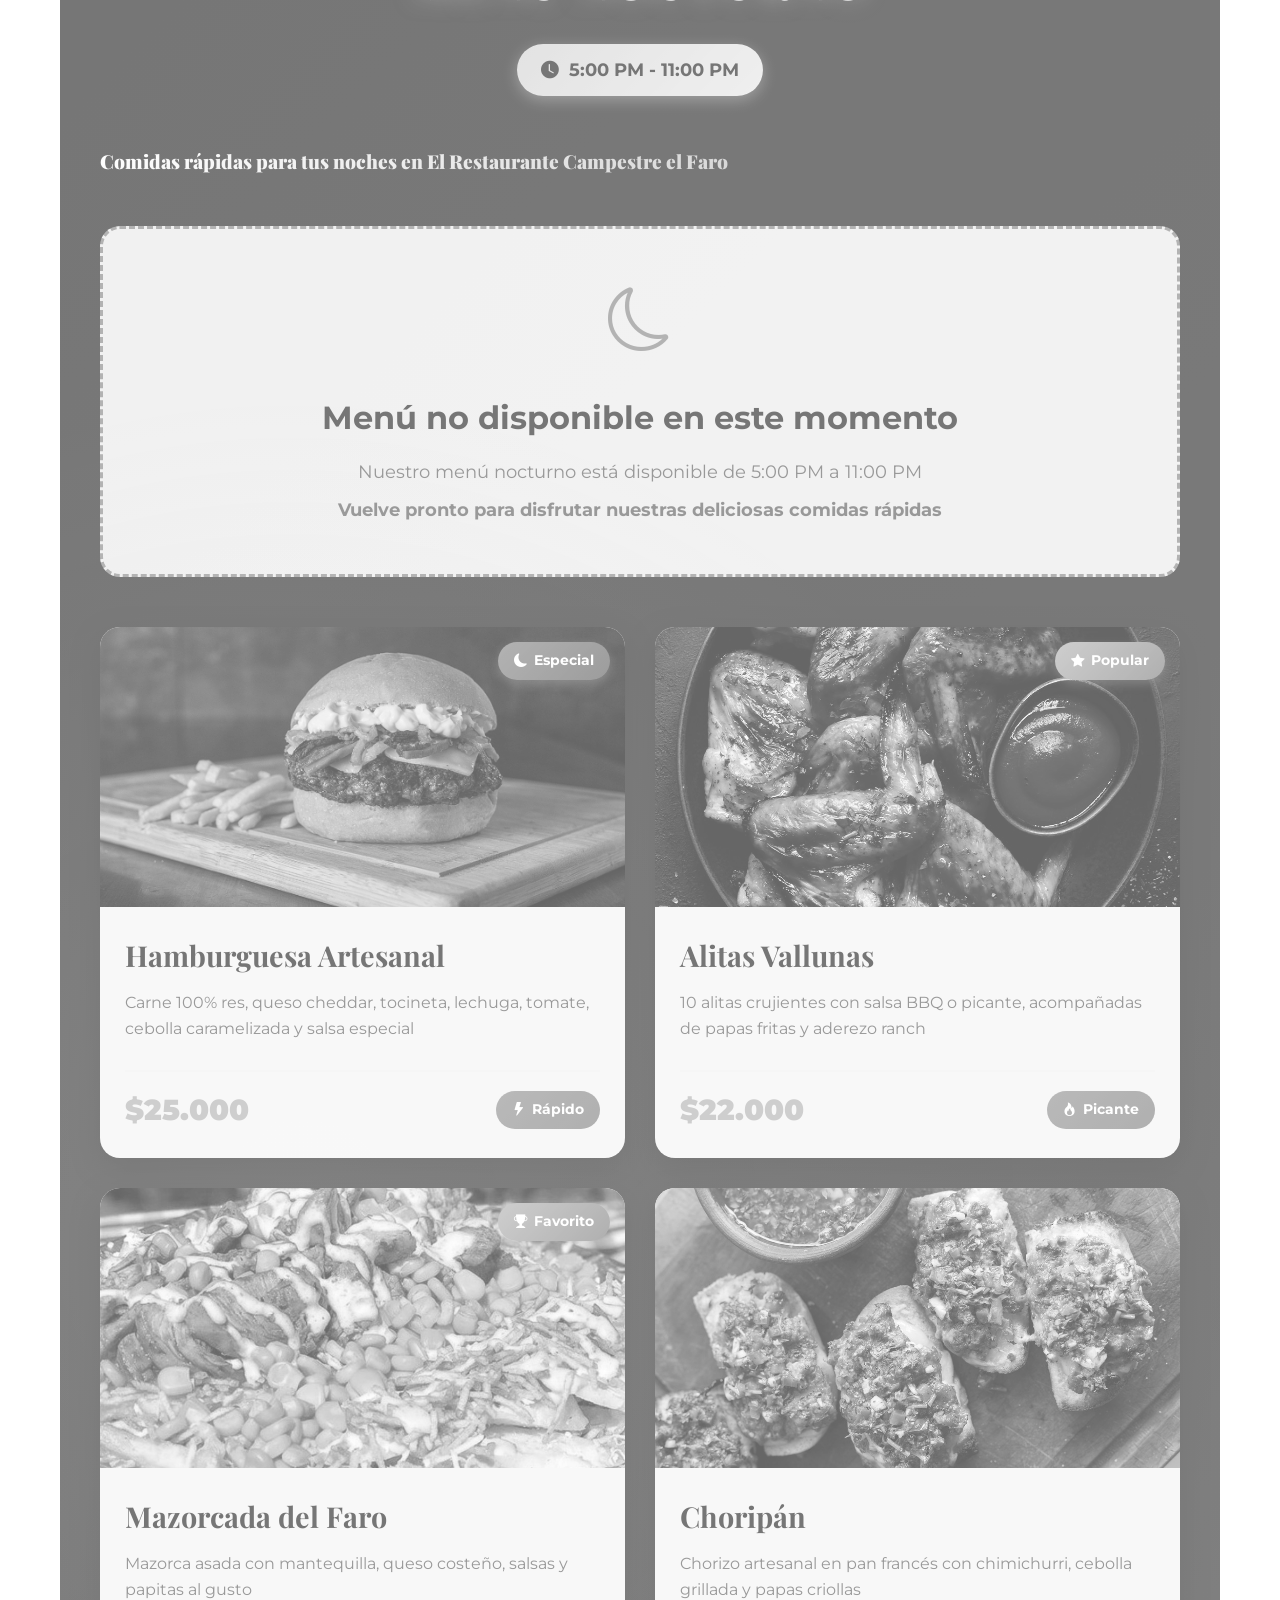
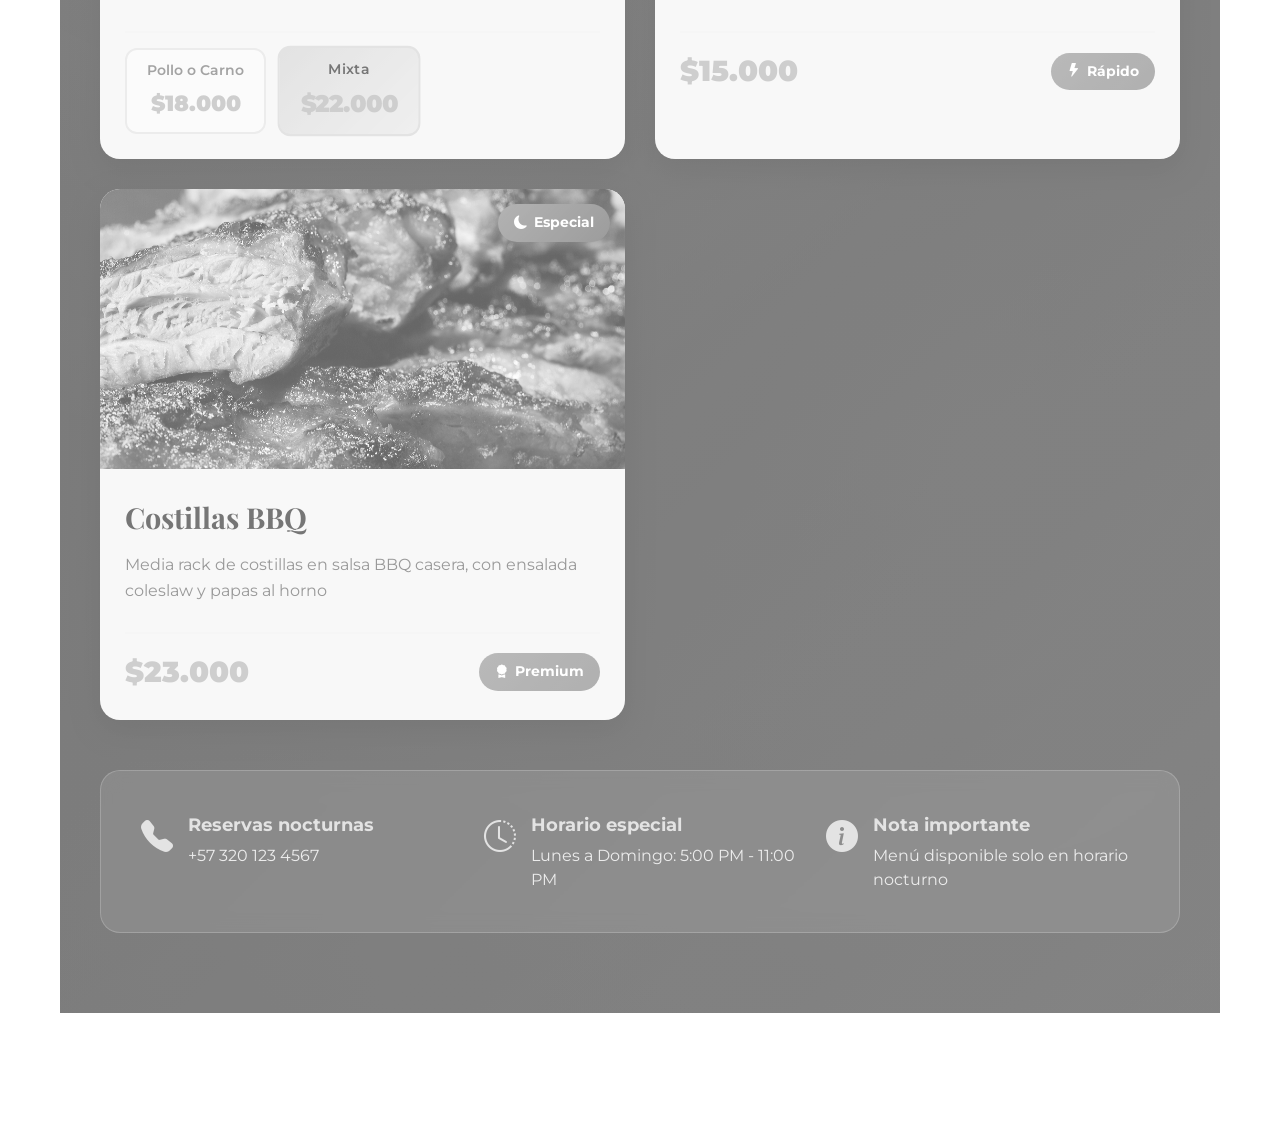
==== commit 1d5c4059: "." ====
--- a/Restaurant/FARO/Menu/index.html
+++ b/Restaurant/FARO/Menu/index.html
@@ -518,11 +518,11 @@
                             <div class="comida-footer">
                                 <div class="opciones-precio">
                                     <span class="opcion-precio">
-                                        <span class="opcion-label">Personal</span>
+                                        <span class="opcion-label">Pollo o Carno</span>
                                         <span class="precio">$18.000</span>
                                     </span>
                                     <span class="opcion-precio destacada">
-                                        <span class="opcion-label">Grande</span>
+                                        <span class="opcion-label">Mixta</span>
                                         <span class="precio">$22.000</span>
                                     </span>
                                 </div>
--- a/Restaurant/FARO/Menu/styles.css
+++ b/Restaurant/FARO/Menu/styles.css
@@ -1129,6 +1129,7 @@
     width: 100%;
     height: 100%;
     object-fit: cover;
+    object-position: center center;
     transition: transform 0.5s ease;
 }
 
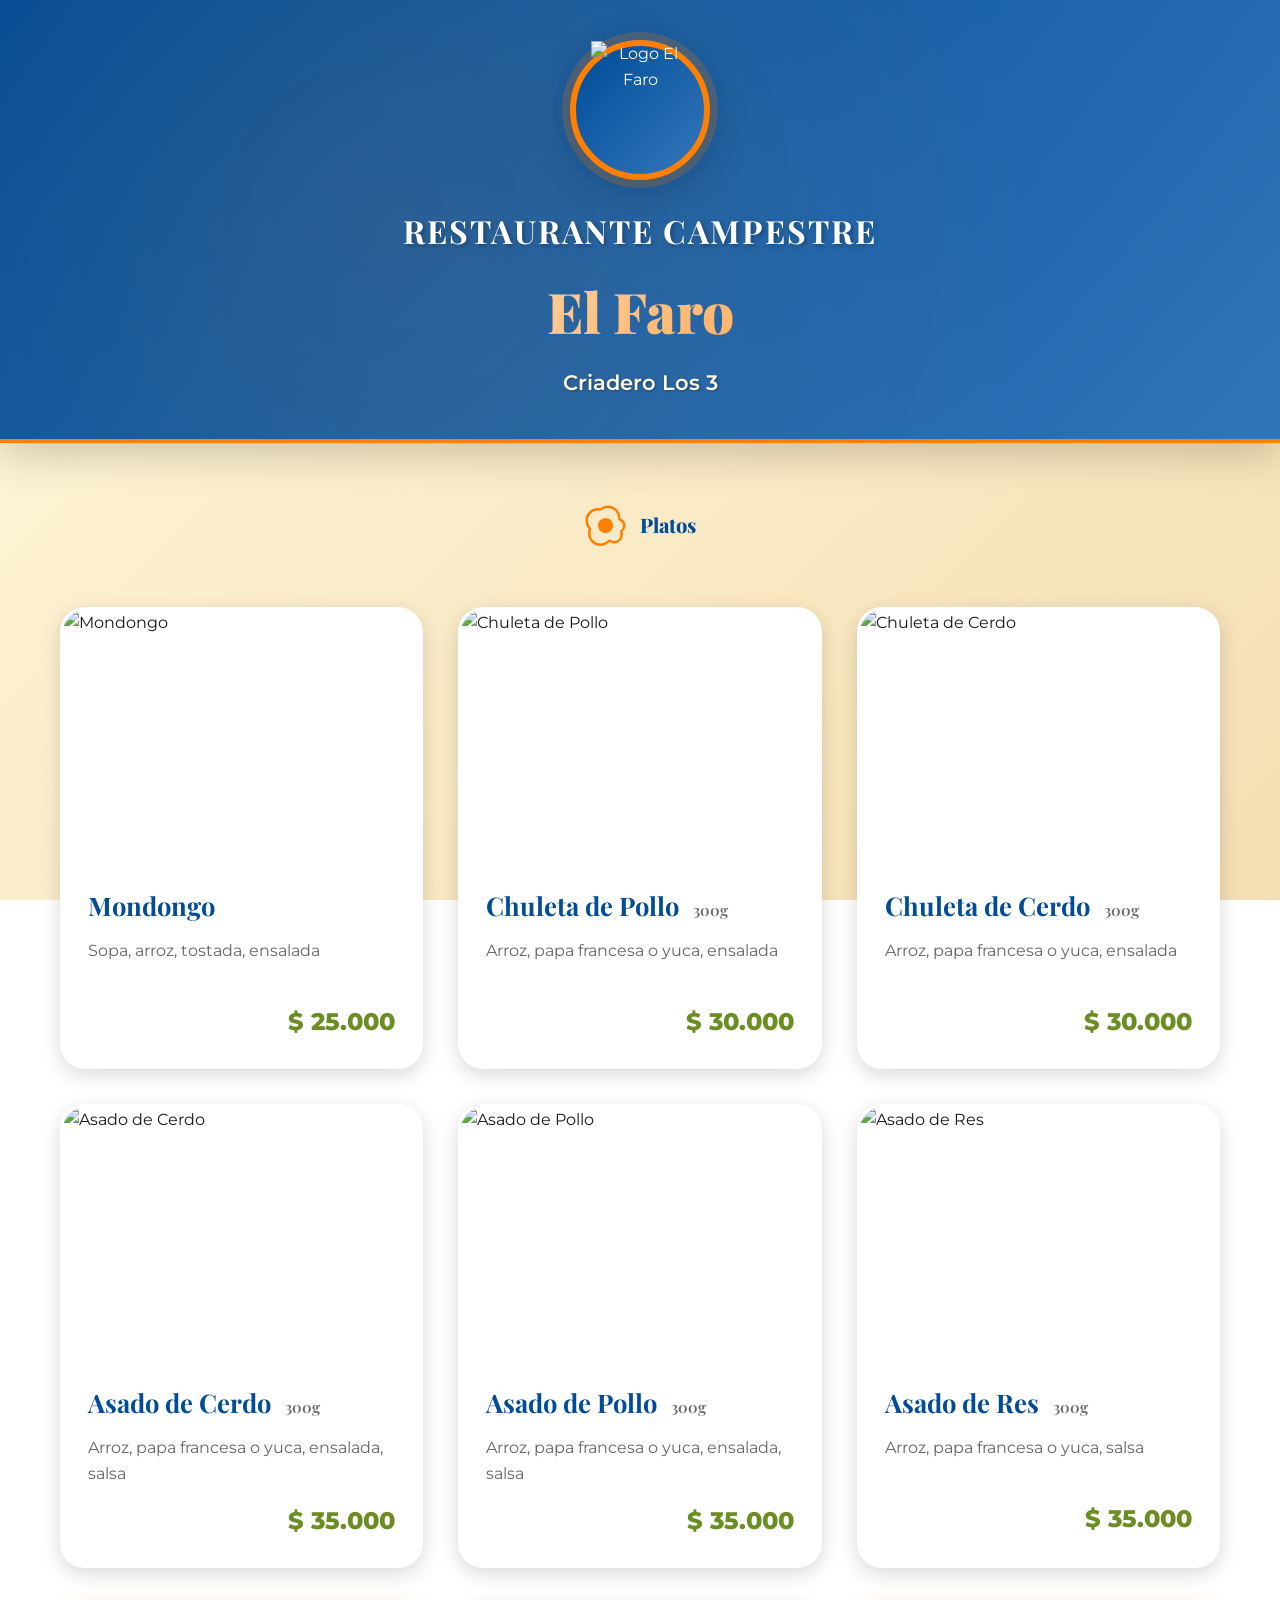
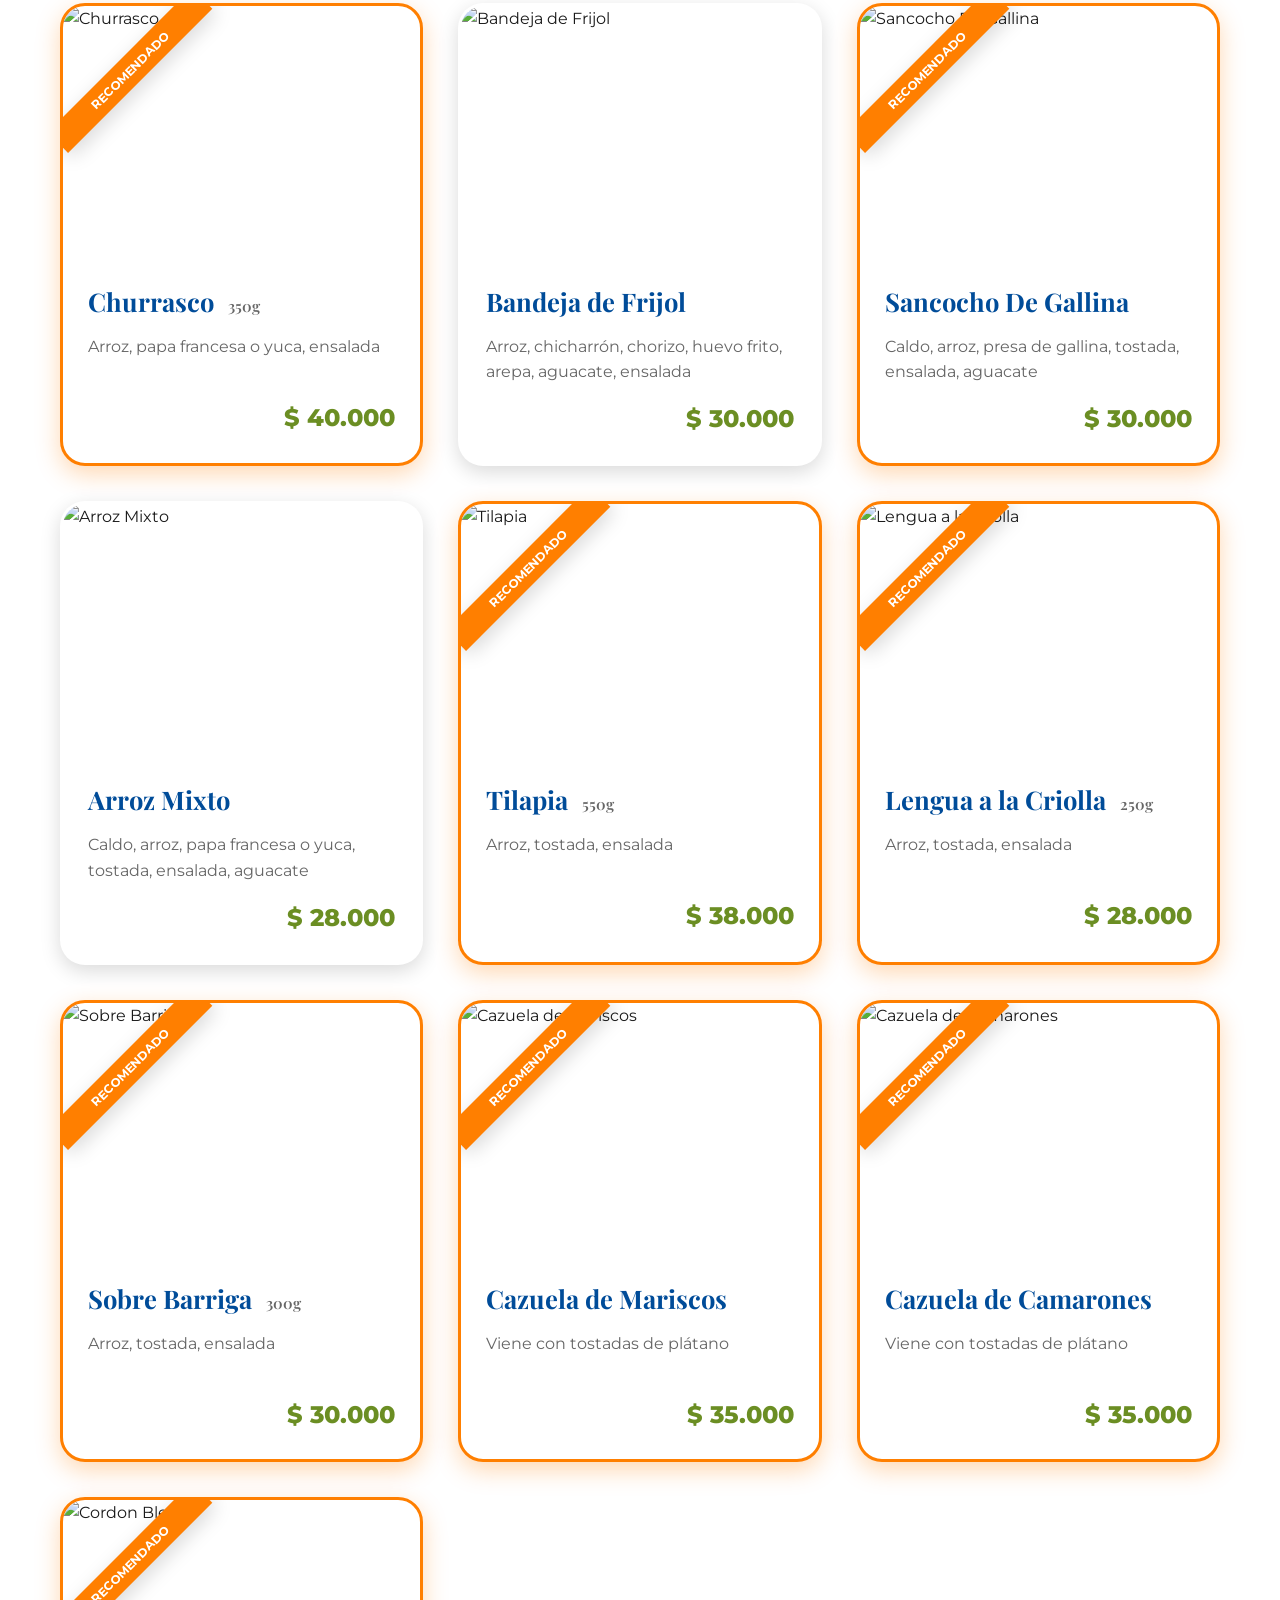
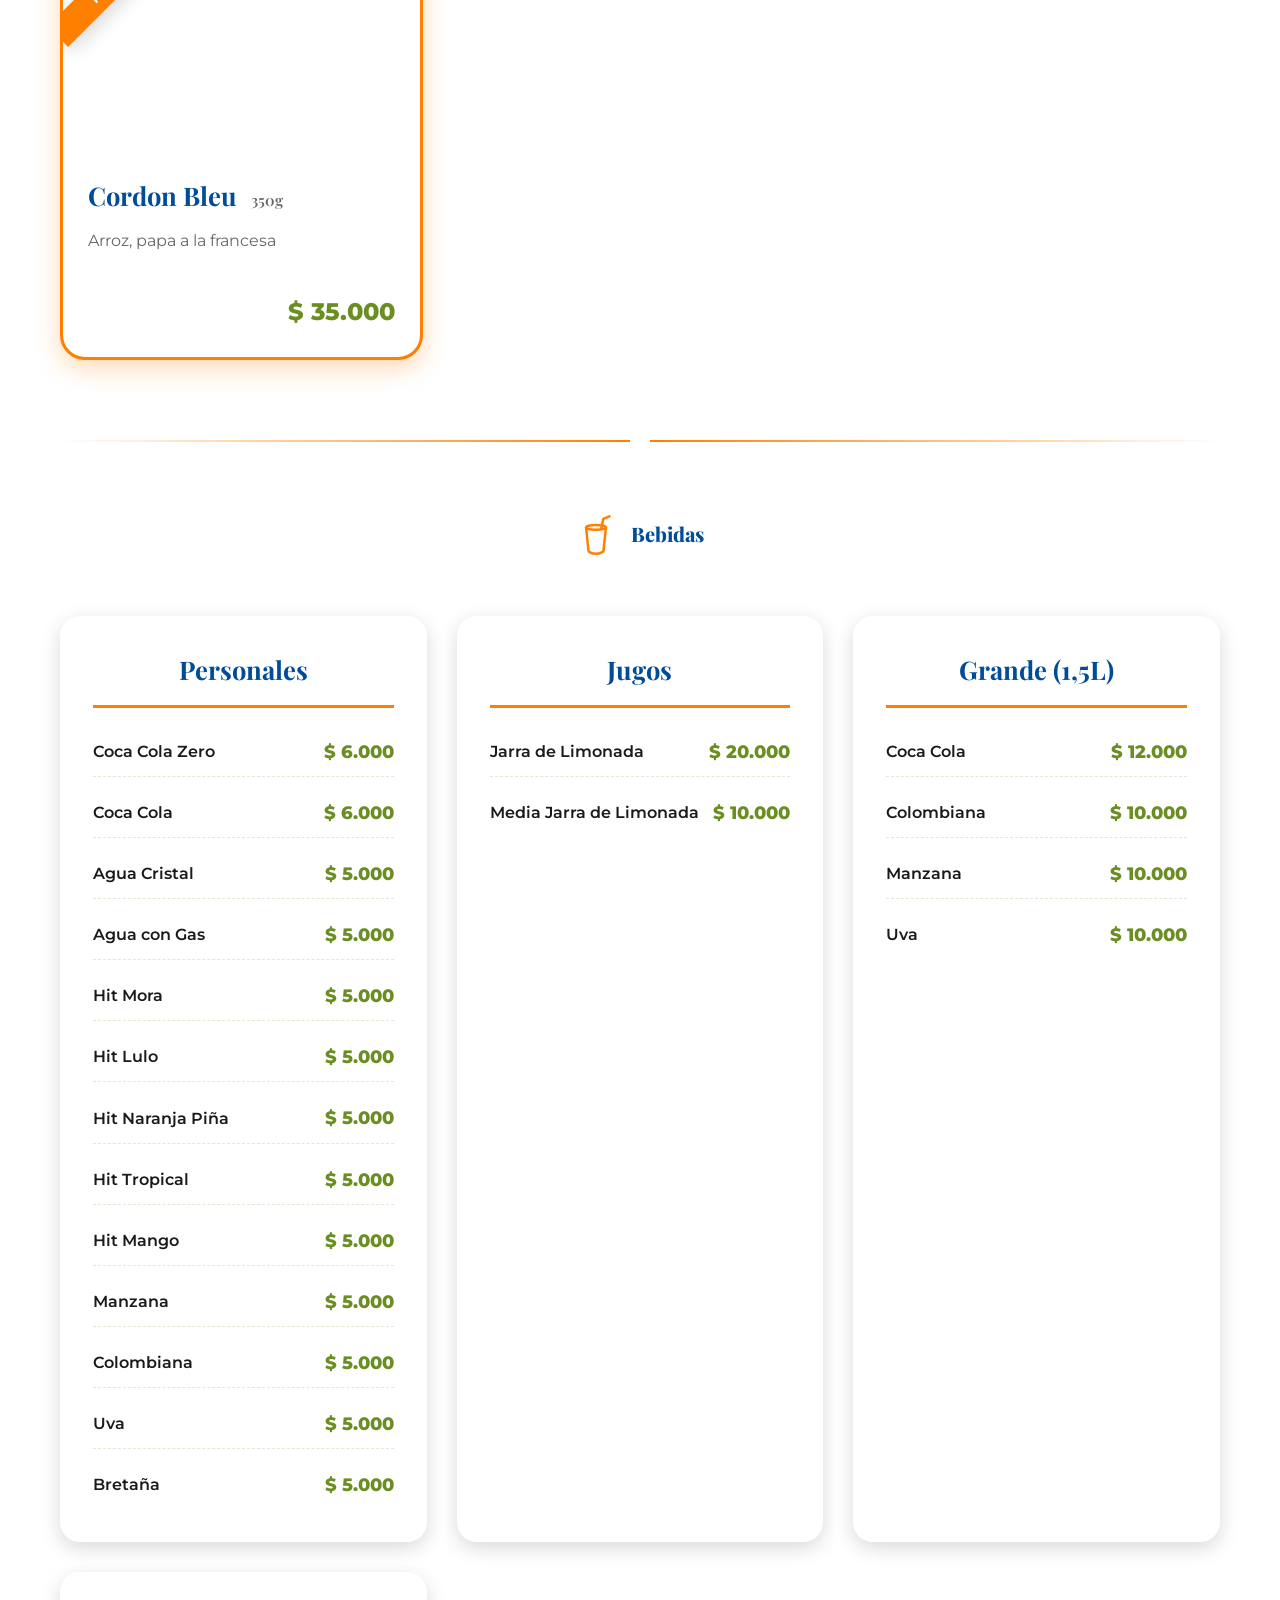
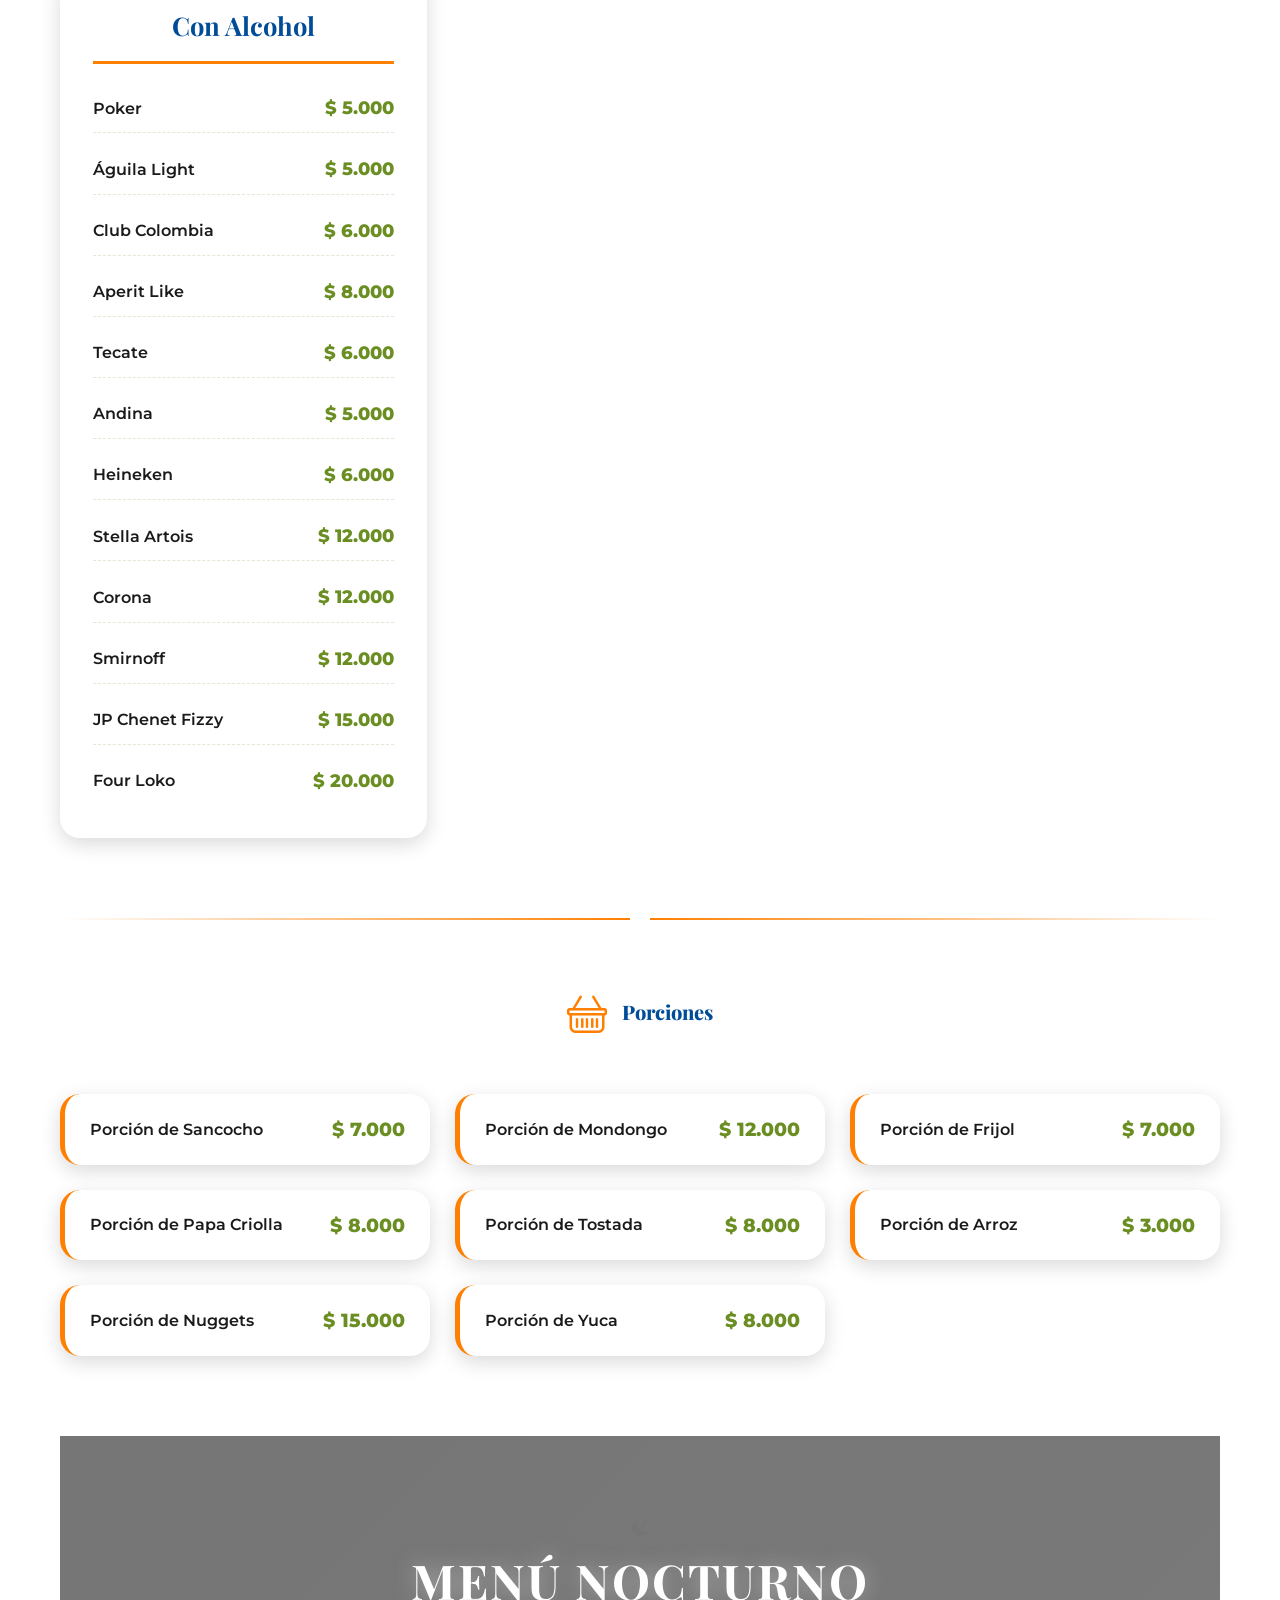
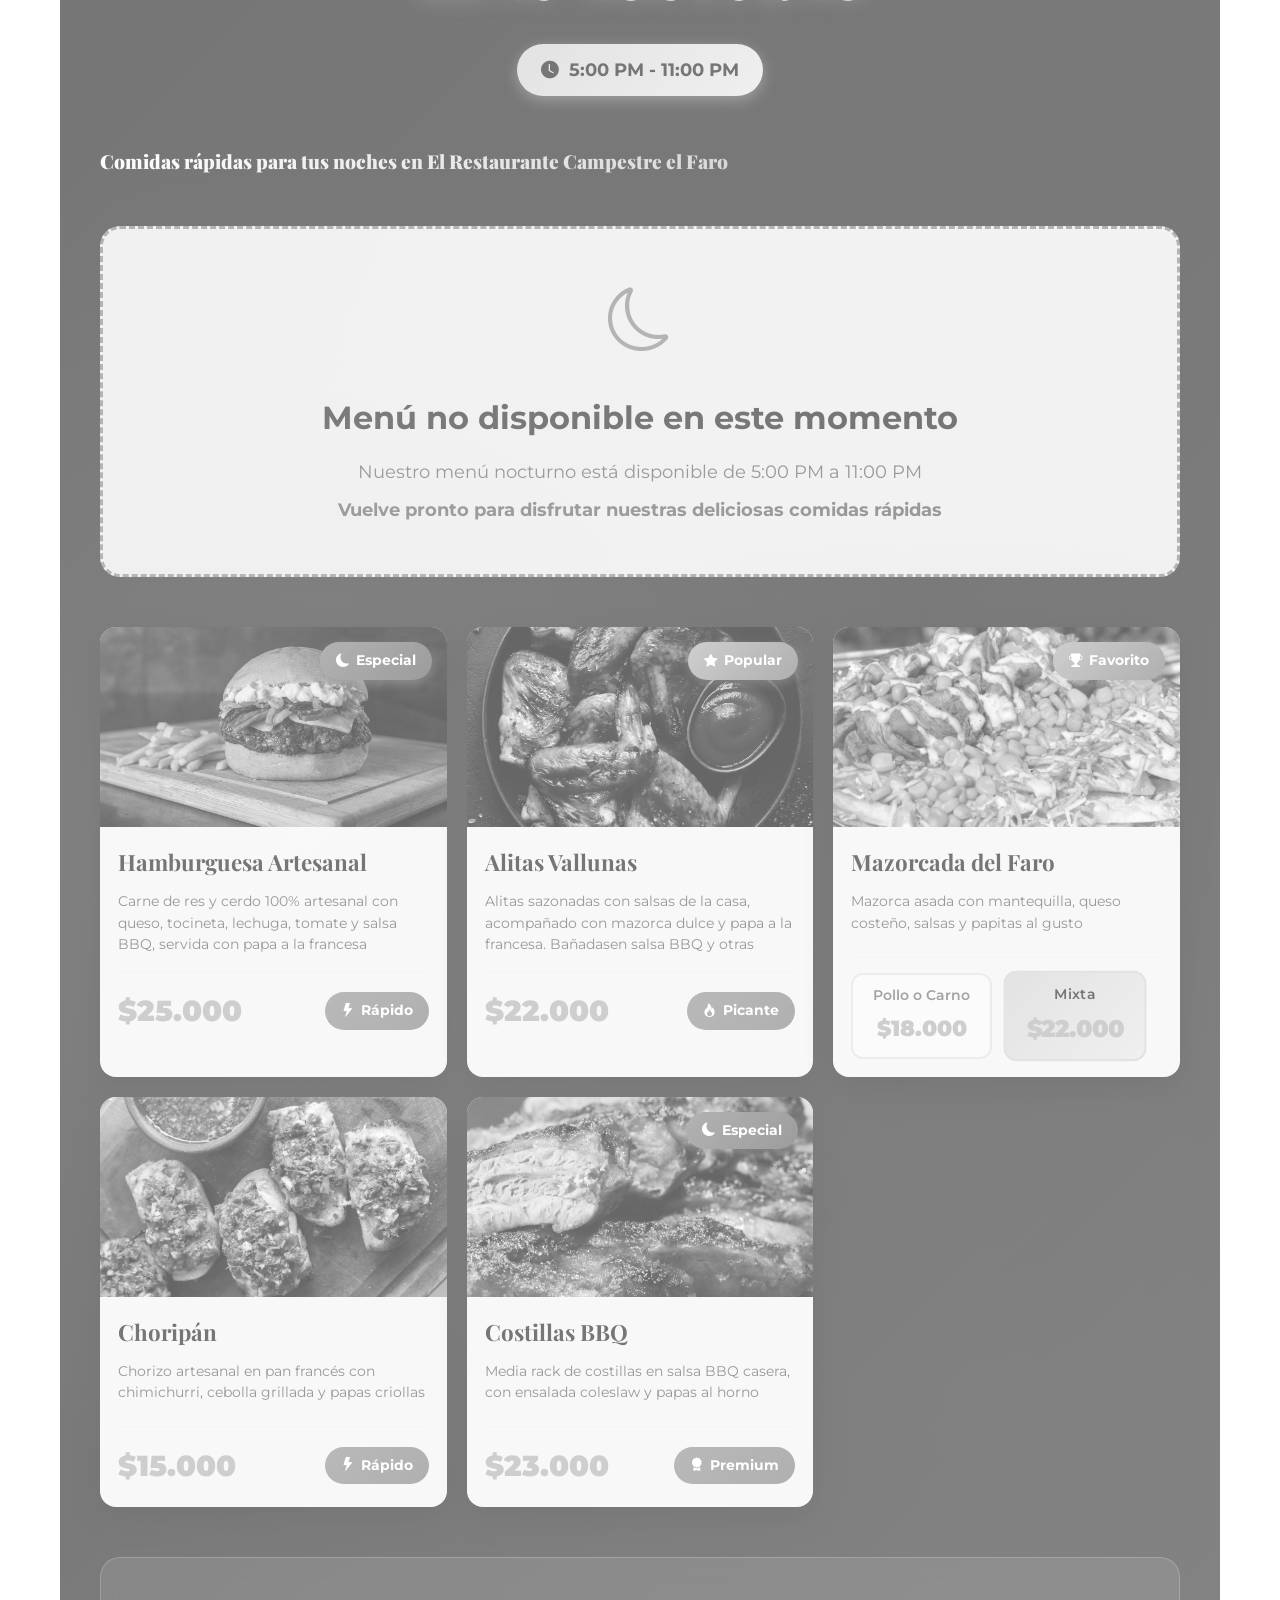
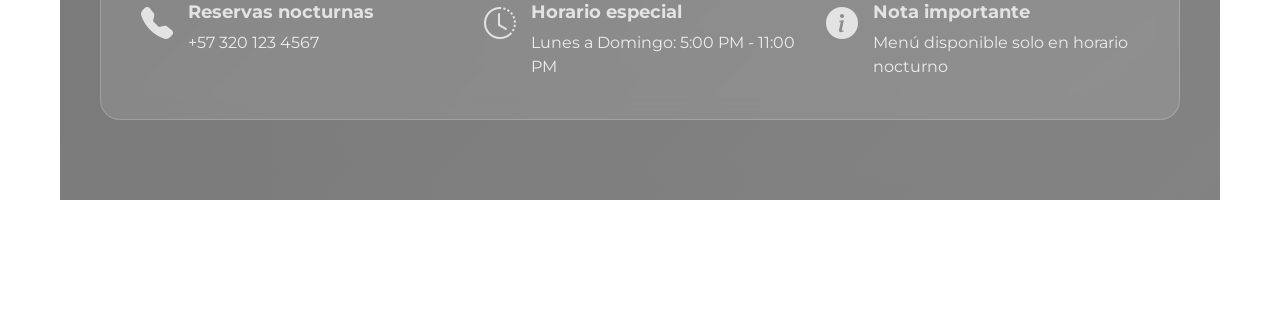
==== commit 9b51301a: "." ====
--- a/Restaurant/FARO/Menu/index.html
+++ b/Restaurant/FARO/Menu/index.html
@@ -459,7 +459,7 @@
                         <div class="comida-info">
                             <h3 class="comida-nombre">Hamburguesa Artesanal</h3>
                             <p class="comida-descripcion">
-                                Carne 100% res, queso cheddar, tocineta, lechuga, tomate, cebolla caramelizada y salsa especial
+                                Carne de res y cerdo 100% artesanal con queso, tocineta, lechuga, tomate y salsa BBQ, servida con papa a la francesa
                             </p>
                             <div class="comida-footer">
                                 <span class="comida-precio">$25.000</span>
@@ -486,7 +486,7 @@
                         <div class="comida-info">
                             <h3 class="comida-nombre">Alitas Vallunas</h3>
                             <p class="comida-descripcion">
-                                10 alitas crujientes con salsa BBQ o picante, acompañadas de papas fritas y aderezo ranch
+                                Alitas sazonadas con salsas de la casa, acompañado con mazorca dulce y papa a la francesa. Bañadasen salsa BBQ y otras
                             </p>
                             <div class="comida-footer">
                                 <span class="comida-precio">$22.000</span>
--- a/Restaurant/FARO/Menu/styles.css
+++ b/Restaurant/FARO/Menu/styles.css
@@ -1096,8 +1096,8 @@
 
 .grid-comidas-rapidas {
     display: grid;
-    grid-template-columns: repeat(auto-fill, minmax(350px, 1fr));
-    gap: 30px;
+    grid-template-columns: repeat(auto-fill, minmax(280px, 1fr));
+    gap: 20px;
     margin: 50px 0;
     position: relative;
     z-index: 1;
@@ -1105,7 +1105,7 @@
 
 .tarjeta-comida-rapida {
     background: rgba(255, 255, 255, 0.95);
-    border-radius: 20px;
+    border-radius: 16px;
     overflow: hidden;
     box-shadow: 0 10px 30px rgba(0, 0, 0, 0.3);
     transition: all 0.4s cubic-bezier(0.175, 0.885, 0.32, 1.275);
@@ -1121,7 +1121,7 @@
 .comida-imagen-container {
     position: relative;
     width: 100%;
-    height: 280px;
+    height: 200px;
     overflow: hidden;
 }
 
@@ -1217,23 +1217,23 @@
 }
 
 .comida-info {
-    padding: 25px;
+    padding: 18px;
 }
 
 .comida-nombre {
     font-family: 'Playfair Display', serif;
-    font-size: 1.8em;
+    font-size: 1.4em;
     color: #1a1a2e;
-    margin-bottom: 12px;
+    margin-bottom: 10px;
     font-weight: 700;
 }
 
 .comida-descripcion {
     color: #555;
-    font-size: 1em;
-    line-height: 1.6;
-    margin-bottom: 20px;
-    min-height: 60px;
+    font-size: 0.9em;
+    line-height: 1.5;
+    margin-bottom: 15px;
+    min-height: 50px;
 }
 
 .comida-footer {
@@ -1428,4 +1428,320 @@
         width: 100%;
         justify-content: space-between;
     }
+}
+
+/* ============================================
+   FOOTER Y CRÉDITOS DEL DESARROLLADOR
+   ============================================ */
+
+.footer-menu {
+    background: linear-gradient(135deg, var(--azul-principal), var(--azul-claro));
+    color: var(--blanco);
+    padding: 40px 20px 20px;
+    margin-top: 80px;
+    border-top: 4px solid var(--naranja-principal);
+}
+
+.footer-info-simple {
+    text-align: center;
+    margin-bottom: 40px;
+    padding-bottom: 30px;
+    border-bottom: 2px solid rgba(255, 127, 0, 0.3);
+}
+
+.footer-info-simple p {
+    margin: 10px 0;
+    font-size: 1rem;
+    opacity: 0.9;
+}
+
+.footer-info-simple a {
+    color: var(--naranja-principal);
+    text-decoration: none;
+    font-weight: 700;
+    transition: var(--transicion);
+}
+
+.footer-info-simple a:hover {
+    color: var(--naranja-claro);
+    text-decoration: underline;
+}
+
+.footer-developer {
+    position: relative;
+}
+
+.footer-developer::before {
+    content: '';
+    position: absolute;
+    top: -20px;
+    left: 50%;
+    transform: translateX(-50%);
+    width: 100px;
+    height: 3px;
+    background: linear-gradient(90deg, var(--naranja-principal), var(--azul-claro));
+    border-radius: 10px;
+}
+
+.developer-card {
+    background: linear-gradient(135deg, rgba(255, 255, 255, 0.05), rgba(255, 127, 0, 0.05));
+    padding: 30px;
+    border-radius: 25px;
+    border: 2px solid rgba(255, 127, 0, 0.2);
+    display: flex;
+    justify-content: space-between;
+    align-items: center;
+    gap: 30px;
+    flex-wrap: wrap;
+    backdrop-filter: blur(10px);
+    transition: var(--transicion);
+}
+
+.developer-card:hover {
+    border-color: var(--naranja-principal);
+    box-shadow: 0 10px 40px rgba(255, 127, 0, 0.3);
+    transform: translateY(-5px);
+}
+
+.developer-link {
+    display: flex;
+    align-items: center;
+    gap: 25px;
+    text-decoration: none;
+    flex: 1;
+    min-width: 300px;
+}
+
+.developer-logo {
+    width: 130px;
+    height: 130px;
+    background: var(--blanco);
+    border-radius: 50%;
+    padding: 12px;
+    box-shadow: 0 8px 25px rgba(255, 127, 0, 0.3);
+    transition: var(--transicion);
+    border: 4px solid var(--naranja-principal);
+    flex-shrink: 0;
+    display: flex;
+    align-items: center;
+    justify-content: center;
+}
+
+.developer-link:hover .developer-logo {
+    transform: rotate(360deg) scale(1.1);
+    box-shadow: 0 12px 35px rgba(255, 127, 0, 0.5);
+}
+
+.developer-logo img {
+    width: 100%;
+    height: 100%;
+    object-fit: contain;
+    border-radius: 50%;
+}
+
+.logo-fallback {
+    width: 100%;
+    height: 100%;
+    display: flex;
+    align-items: center;
+    justify-content: center;
+    background: linear-gradient(135deg, var(--naranja-principal), var(--naranja-claro));
+    border-radius: 50%;
+}
+
+.logo-fallback i {
+    font-size: 3rem;
+    color: var(--blanco);
+}
+
+.developer-info {
+    flex: 1;
+}
+
+.developer-title {
+    font-size: 0.95rem;
+    color: rgba(255, 255, 255, 0.7);
+    margin-bottom: 5px;
+    text-transform: uppercase;
+    letter-spacing: 1px;
+    font-weight: 600;
+}
+
+.developer-name {
+    font-size: 1.8rem;
+    font-weight: 900;
+    background: linear-gradient(135deg, var(--naranja-principal), var(--naranja-claro));
+    -webkit-background-clip: text;
+    -webkit-text-fill-color: transparent;
+    background-clip: text;
+    margin-bottom: 10px;
+    font-family: 'Playfair Display', serif;
+}
+
+.developer-contact {
+    display: flex;
+    align-items: center;
+    gap: 8px;
+    color: var(--naranja-principal);
+    font-weight: 600;
+    font-size: 1.1rem;
+}
+
+.developer-contact i {
+    font-size: 1.3rem;
+    animation: pulsoSuave 2s infinite;
+}
+
+.developer-whatsapp-btn {
+    background: linear-gradient(135deg, #25d366, #128c7e);
+    color: var(--blanco);
+    padding: 15px 30px;
+    border-radius: 50px;
+    text-decoration: none;
+    font-weight: 700;
+    font-size: 1.1rem;
+    display: flex;
+    align-items: center;
+    gap: 10px;
+    box-shadow: 0 8px 25px rgba(37, 211, 102, 0.4);
+    transition: var(--transicion);
+    border: 3px solid var(--blanco);
+}
+
+.developer-whatsapp-btn:hover {
+    background: linear-gradient(135deg, #128c7e, #25d366);
+    transform: translateY(-3px) scale(1.05);
+    box-shadow: 0 12px 35px rgba(37, 211, 102, 0.6);
+}
+
+.developer-whatsapp-btn i {
+    font-size: 1.5rem;
+    animation: brilloWhatsApp 2s infinite;
+}
+
+@keyframes brilloWhatsApp {
+    0%, 100% {
+        transform: scale(1);
+    }
+    50% {
+        transform: scale(1.2);
+    }
+}
+
+/* Responsive para Footer y Developer Credits */
+@media (max-width: 992px) {
+    .developer-card {
+        flex-direction: column;
+        text-align: center;
+        padding: 25px;
+    }
+
+    .developer-link {
+        flex-direction: column;
+        text-align: center;
+        min-width: auto;
+        width: 100%;
+    }
+
+    .developer-logo {
+        width: 110px;
+        height: 110px;
+    }
+
+    .developer-name {
+        font-size: 1.5rem;
+    }
+
+    .developer-whatsapp-btn {
+        width: 100%;
+        justify-content: center;
+    }
+}
+
+@media (max-width: 768px) {
+    .footer-menu {
+        padding: 30px 15px 15px;
+        margin-top: 60px;
+    }
+
+    .footer-info-simple {
+        margin-bottom: 30px;
+        padding-bottom: 20px;
+    }
+
+    .footer-info-simple p {
+        font-size: 0.9rem;
+    }
+
+    .developer-card {
+        padding: 20px;
+    }
+
+    .developer-logo {
+        width: 100px;
+        height: 100px;
+    }
+
+    .developer-name {
+        font-size: 1.3rem;
+    }
+
+    .developer-title {
+        font-size: 0.85rem;
+    }
+
+    .developer-contact {
+        font-size: 1rem;
+    }
+
+    .developer-whatsapp-btn {
+        padding: 12px 25px;
+        font-size: 1rem;
+    }
+}
+
+@media (max-width: 480px) {
+    .footer-menu {
+        padding: 25px 10px 10px;
+        margin-top: 40px;
+    }
+
+    .footer-info-simple p {
+        font-size: 0.85rem;
+    }
+
+    .developer-card {
+        padding: 15px;
+        gap: 20px;
+    }
+
+    .developer-link {
+        gap: 15px;
+    }
+
+    .developer-logo {
+        width: 90px;
+        height: 90px;
+    }
+
+    .developer-name {
+        font-size: 1.1rem;
+    }
+
+    .developer-title {
+        font-size: 0.8rem;
+    }
+
+    .developer-contact {
+        font-size: 0.9rem;
+    }
+
+    .developer-whatsapp-btn {
+        padding: 10px 20px;
+        font-size: 0.95rem;
+    }
+
+    .logo-fallback i {
+        font-size: 2rem;
+    }
 }
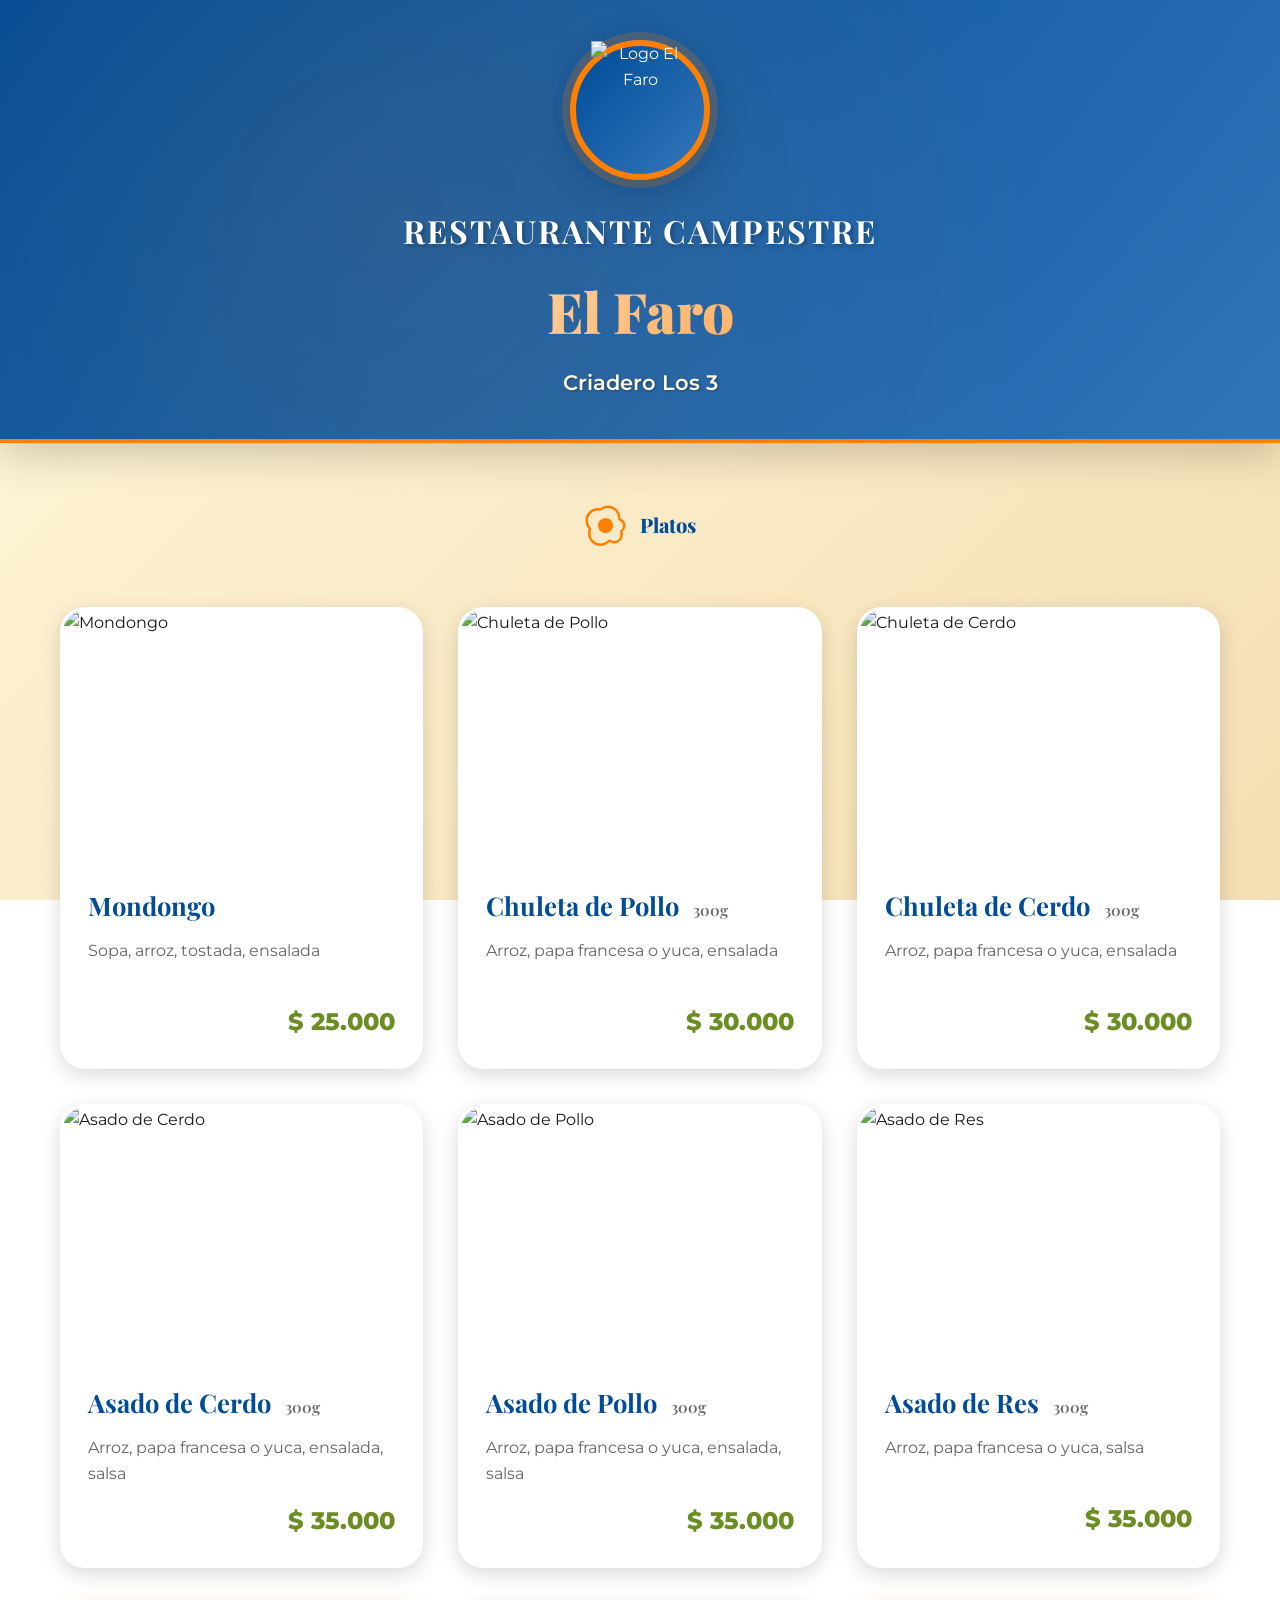
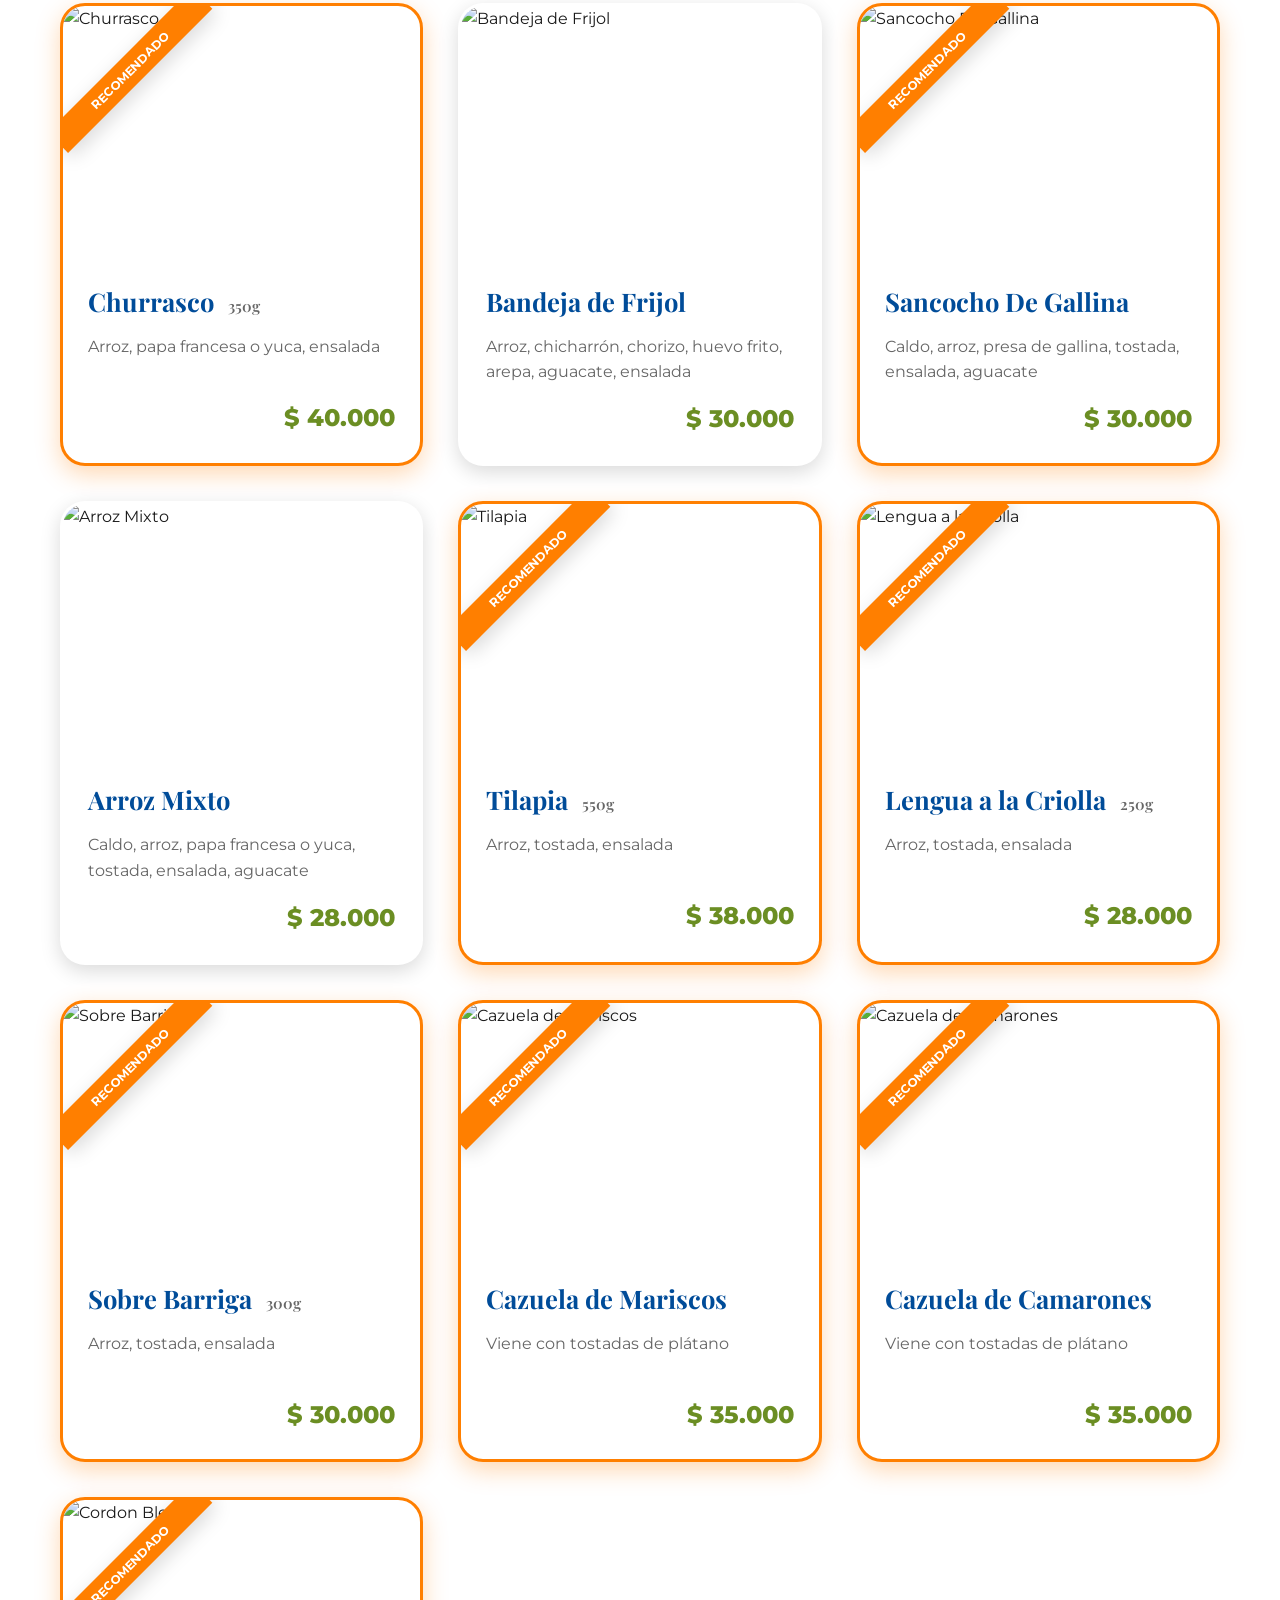
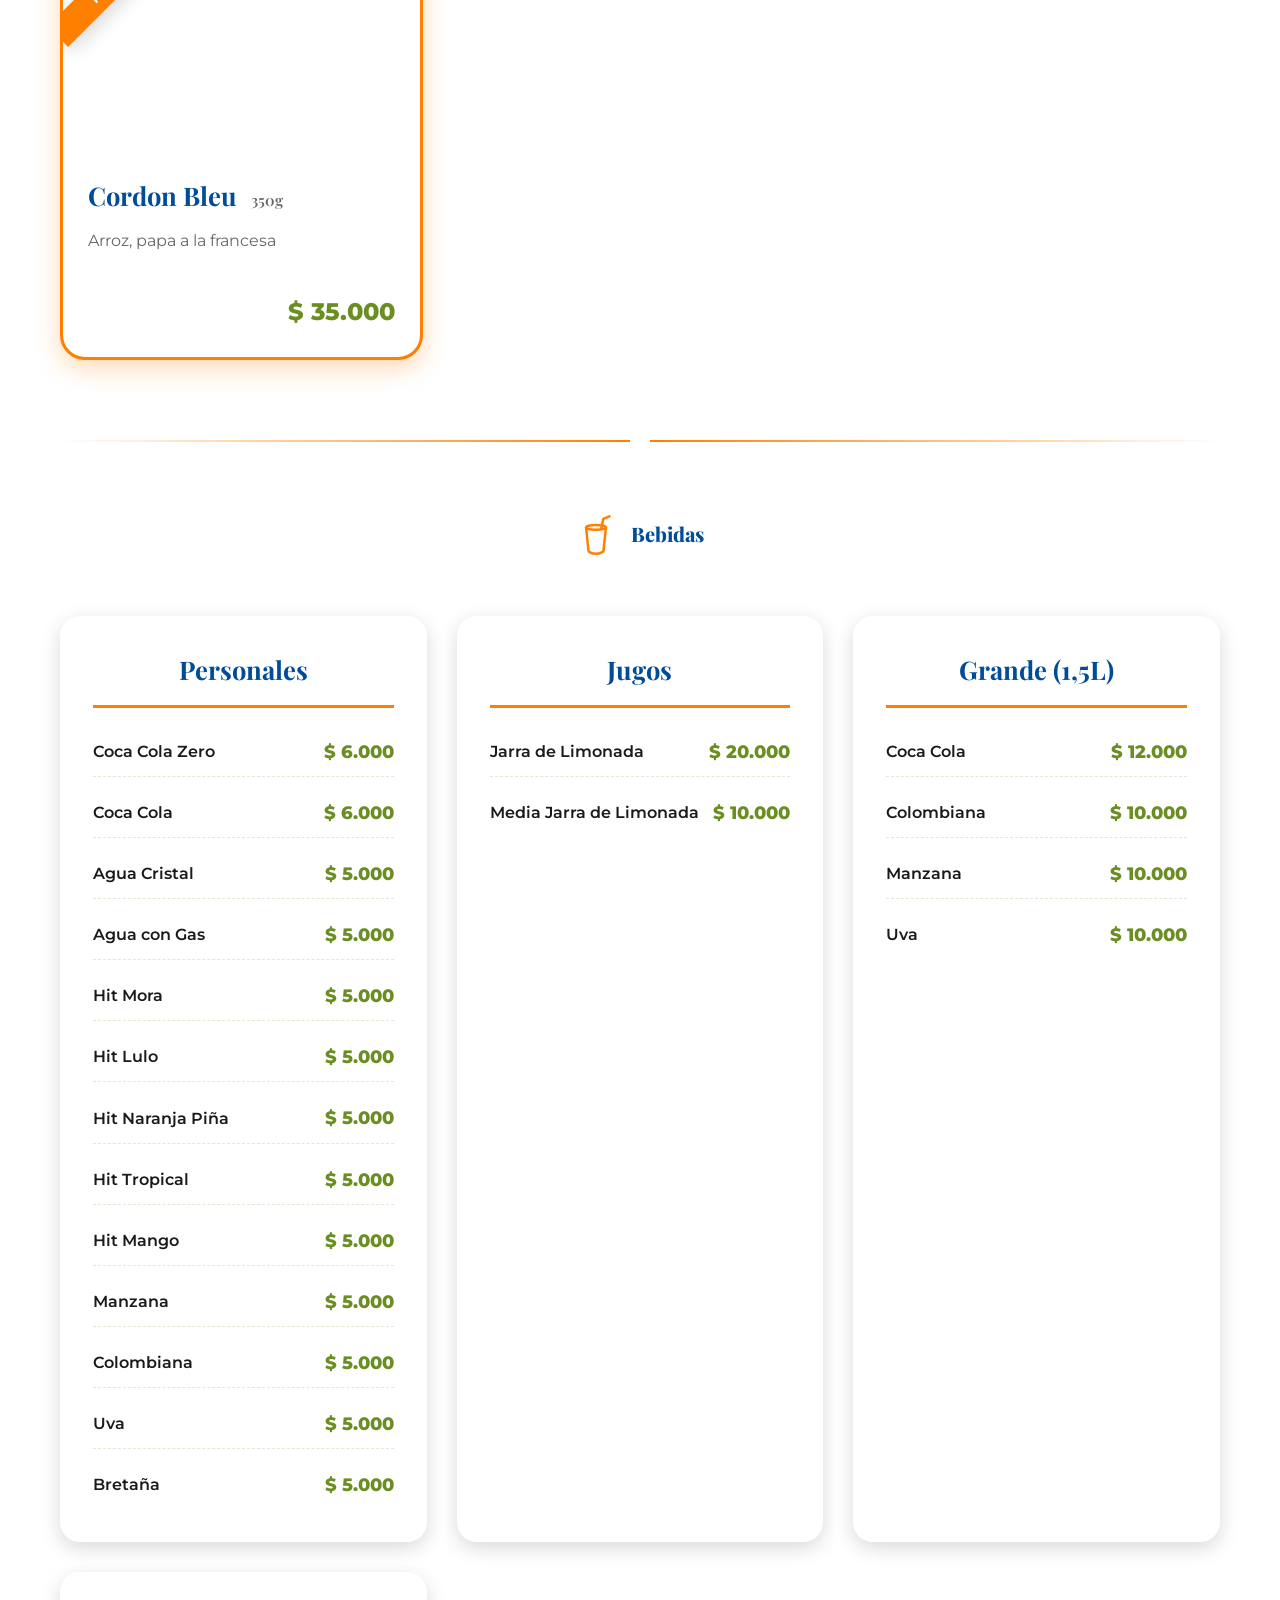
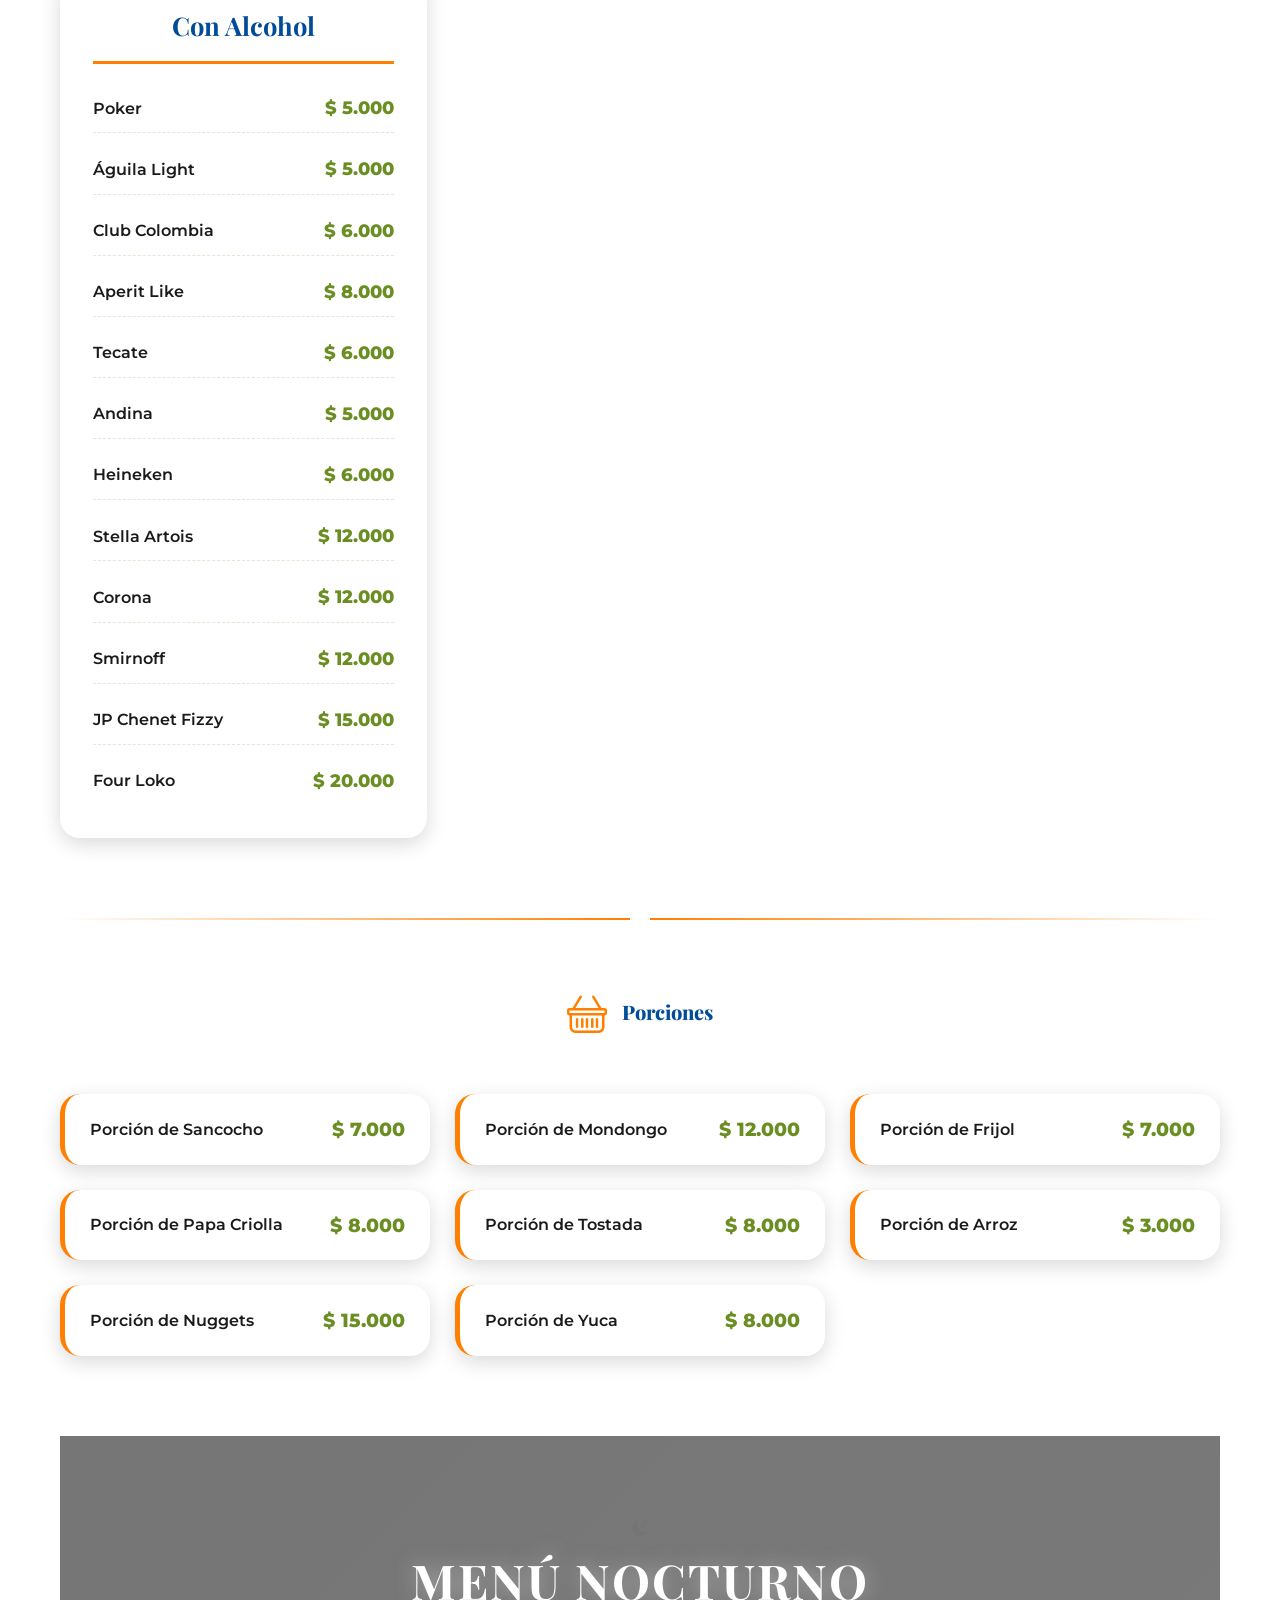
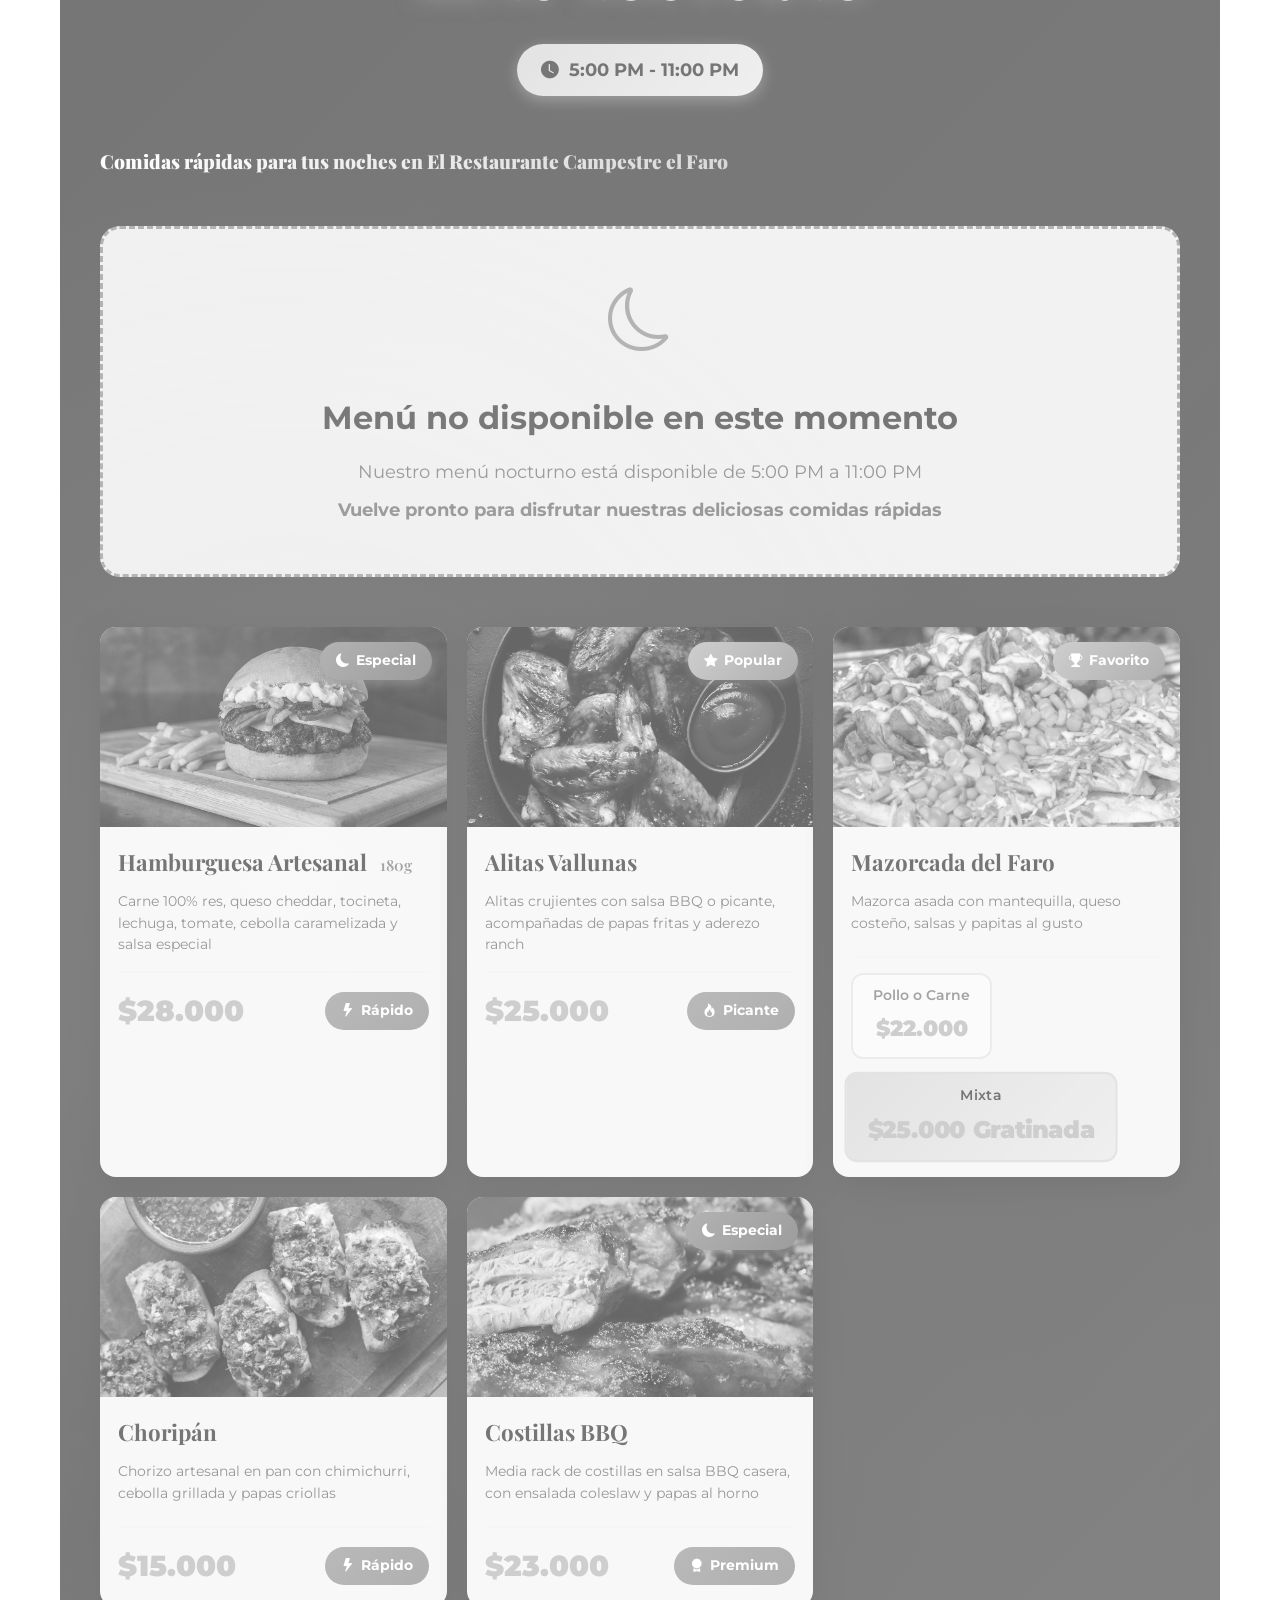
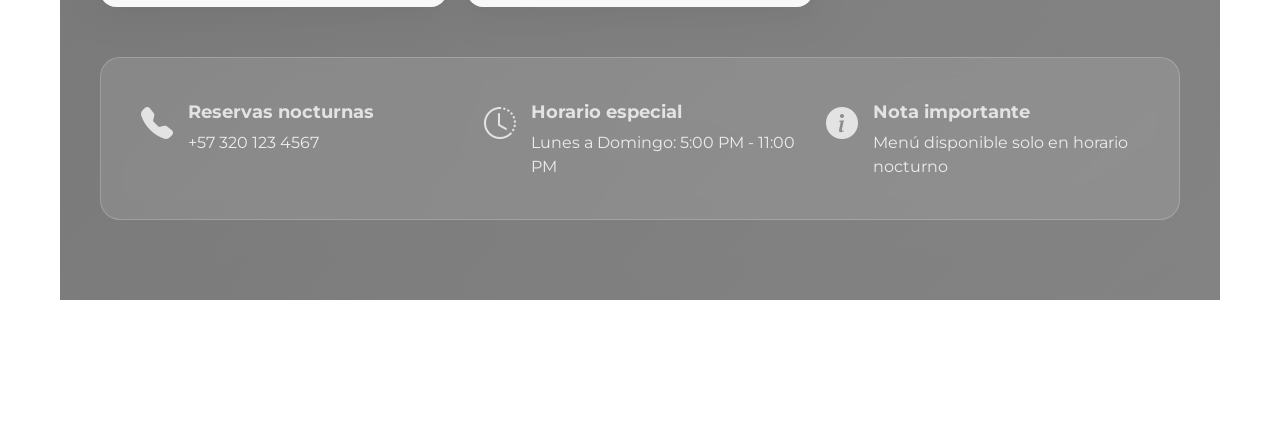
==== commit b13c742e: "Update menu item details and prices for Hamburguesa Artesanal, Alitas Vallunas, and others" ====
--- a/Restaurant/FARO/Menu/index.html
+++ b/Restaurant/FARO/Menu/index.html
@@ -457,12 +457,12 @@
                             </span>
                         </div>
                         <div class="comida-info">
-                            <h3 class="comida-nombre">Hamburguesa Artesanal</h3>
+                            <h3 class="comida-nombre">Hamburguesa Artesanal <span class="plato-peso">180g</span></h3>
                             <p class="comida-descripcion">
-                                Carne de res y cerdo 100% artesanal con queso, tocineta, lechuga, tomate y salsa BBQ, servida con papa a la francesa
+                                Carne 100% res, queso cheddar, tocineta, lechuga, tomate, cebolla caramelizada y salsa especial
                             </p>
                             <div class="comida-footer">
-                                <span class="comida-precio">$25.000</span>
+                                <span class="comida-precio">$28.000</span>
                                 <span class="badge-rapido">
                                     <i class="bi bi-lightning-fill"></i>
                                     Rápido
@@ -486,10 +486,10 @@
                         <div class="comida-info">
                             <h3 class="comida-nombre">Alitas Vallunas</h3>
                             <p class="comida-descripcion">
-                                Alitas sazonadas con salsas de la casa, acompañado con mazorca dulce y papa a la francesa. Bañadasen salsa BBQ y otras
+                                Alitas crujientes con salsa BBQ o picante, acompañadas de papas fritas y aderezo ranch
                             </p>
                             <div class="comida-footer">
-                                <span class="comida-precio">$22.000</span>
+                                <span class="comida-precio">$25.000</span>
                                 <span class="badge-rapido">
                                     <i class="bi bi-fire"></i>
                                     Picante
@@ -518,12 +518,12 @@
                             <div class="comida-footer">
                                 <div class="opciones-precio">
                                     <span class="opcion-precio">
-                                        <span class="opcion-label">Pollo o Carno</span>
-                                        <span class="precio">$18.000</span>
+                                        <span class="opcion-label">Pollo o Carne</span>
+                                        <span class="precio">$22.000</span>
                                     </span>
                                     <span class="opcion-precio destacada">
                                         <span class="opcion-label">Mixta</span>
-                                        <span class="precio">$22.000</span>
+                                        <span class="precio">$25.000 Gratinada</span>
                                     </span>
                                 </div>
                             </div>
@@ -541,7 +541,7 @@
                         <div class="comida-info">
                             <h3 class="comida-nombre">Choripán</h3>
                             <p class="comida-descripcion">
-                                Chorizo artesanal en pan francés con chimichurri, cebolla grillada y papas criollas
+                                Chorizo artesanal en pan con chimichurri, cebolla grillada y papas criollas
                             </p>
                             <div class="comida-footer">
                                 <span class="comida-precio">$15.000</span>
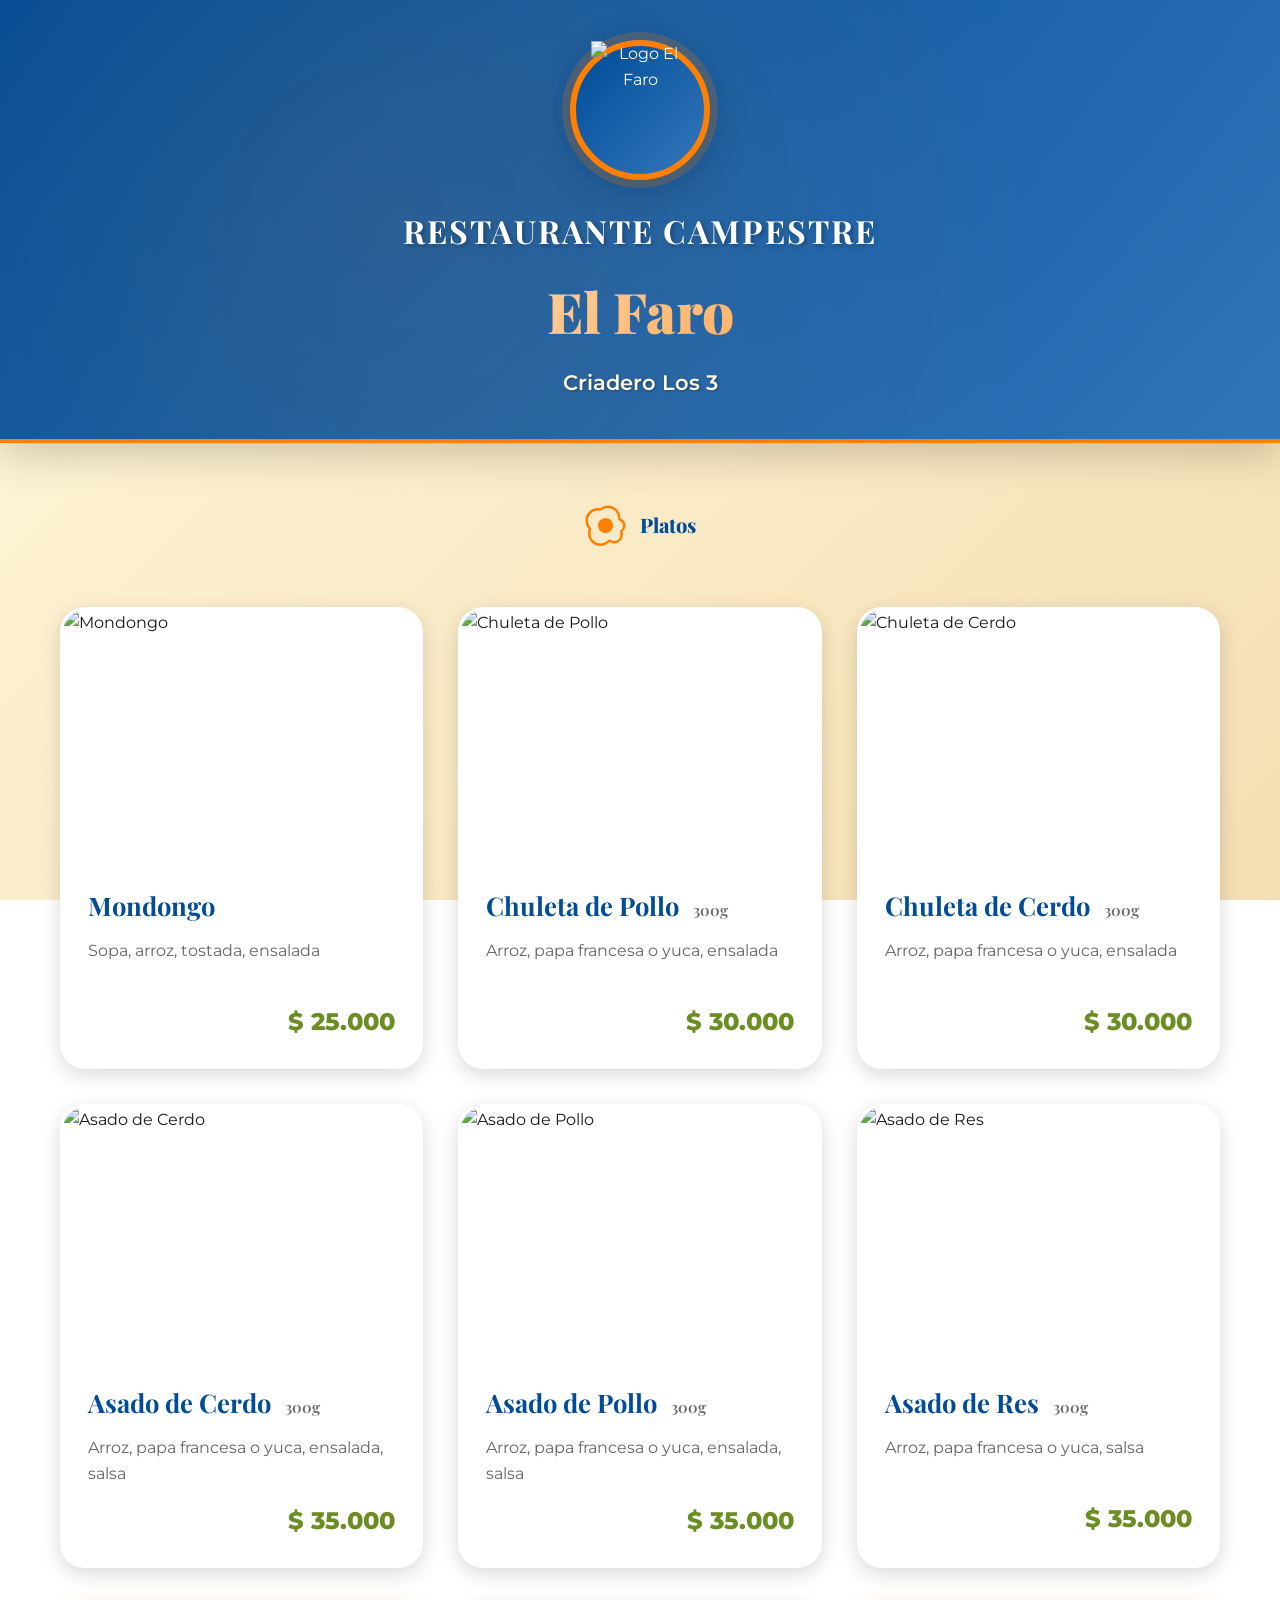
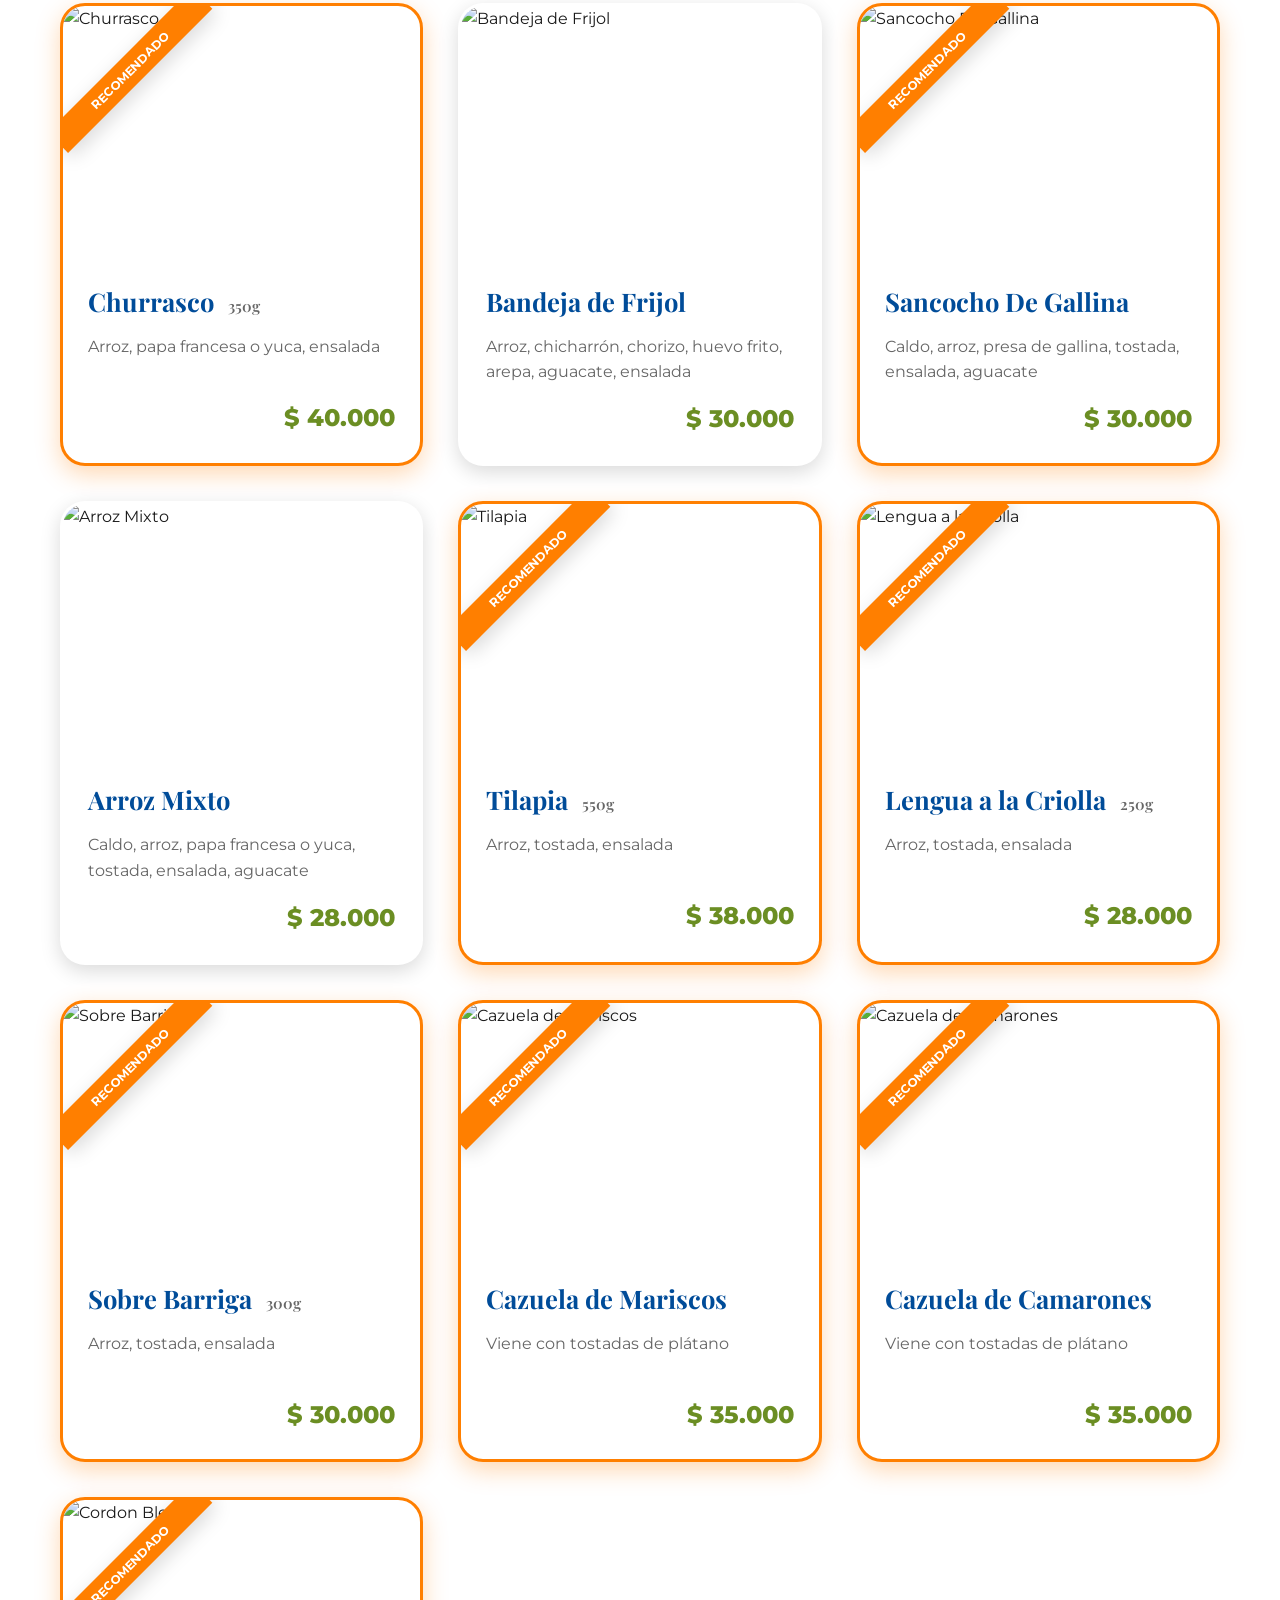
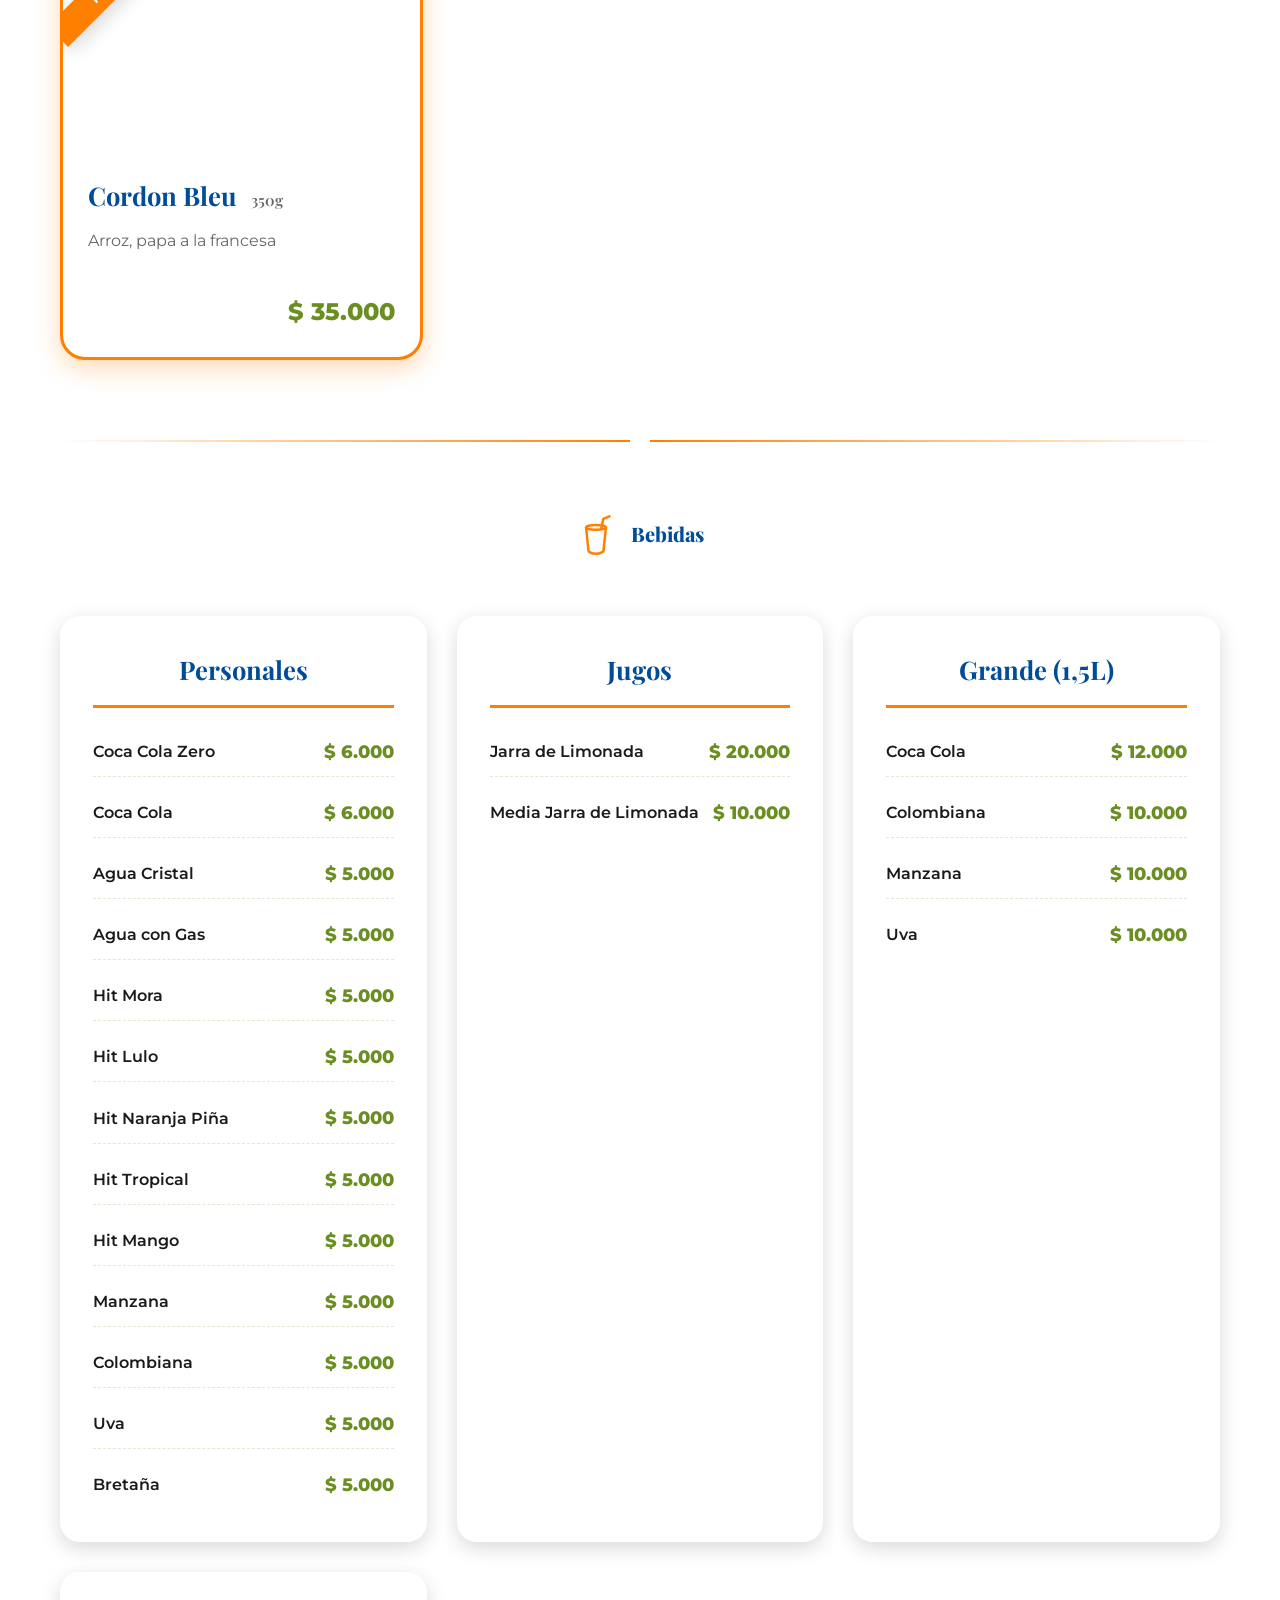
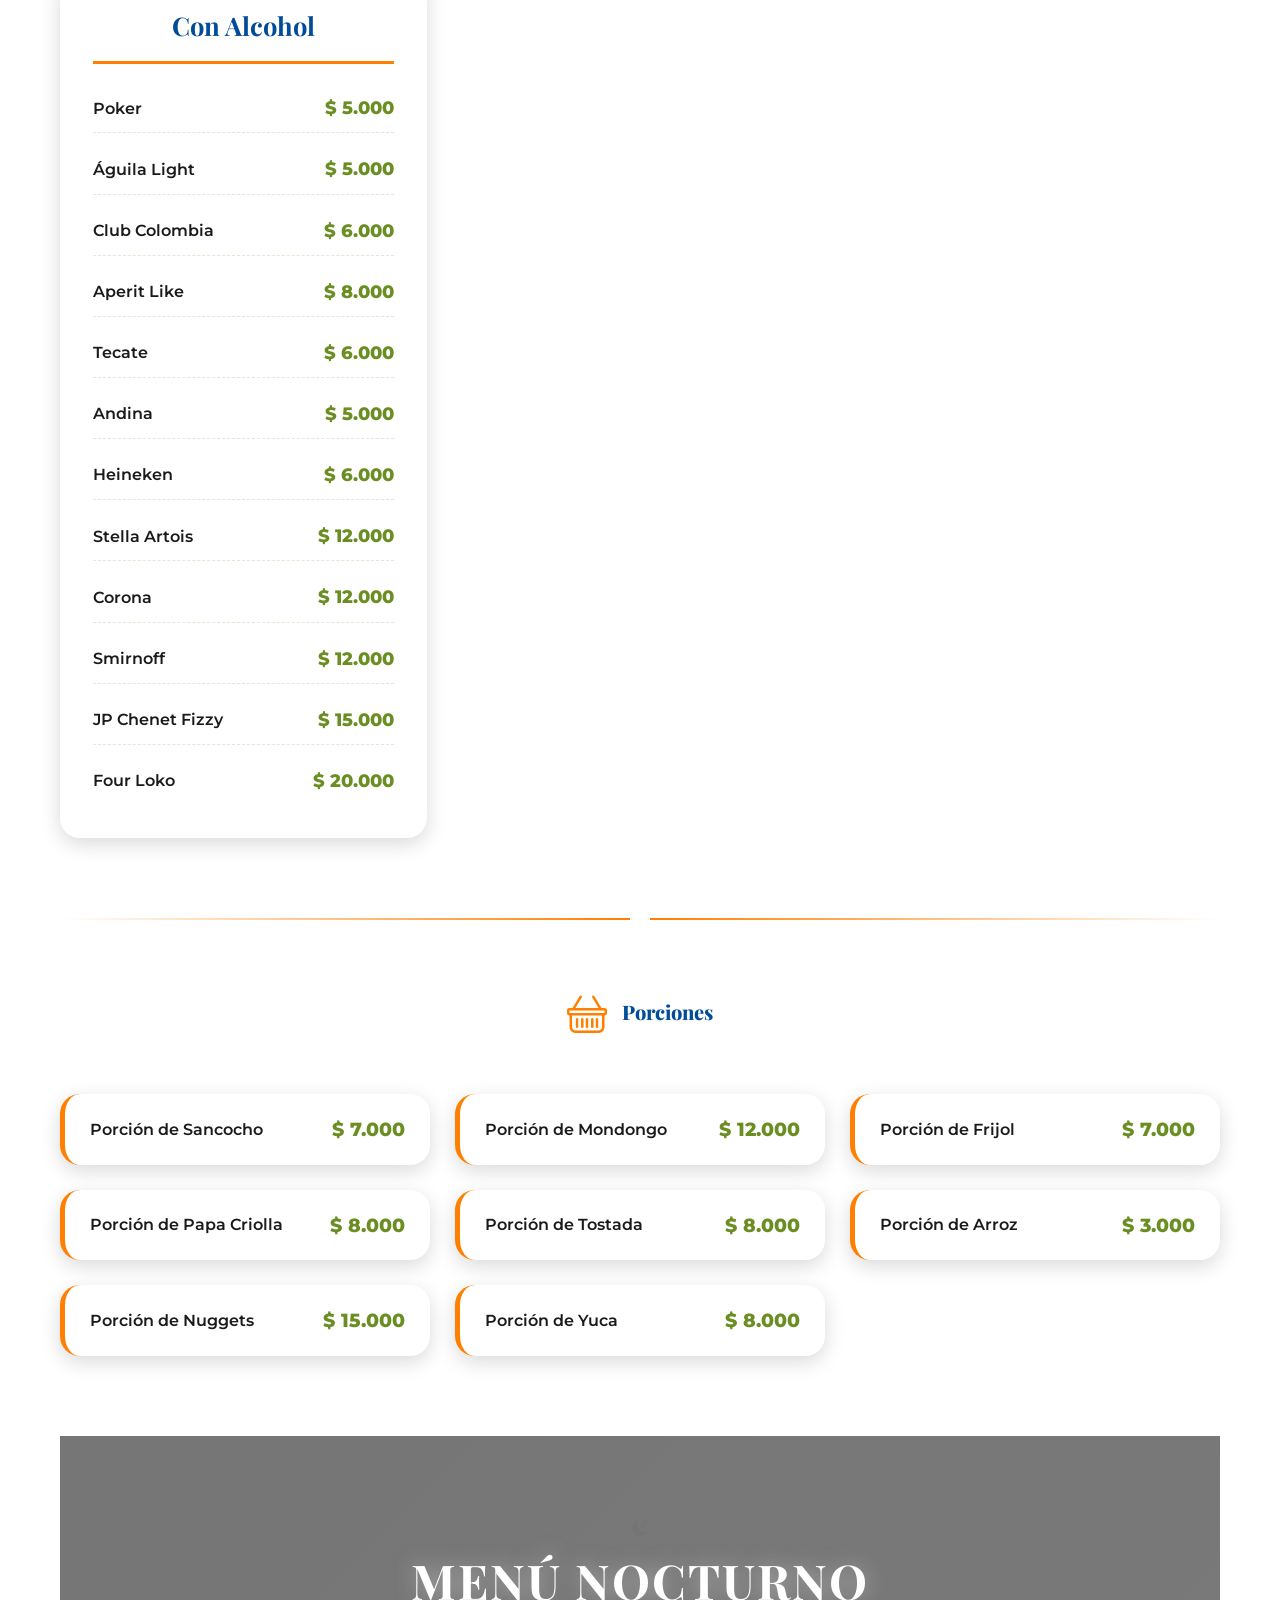
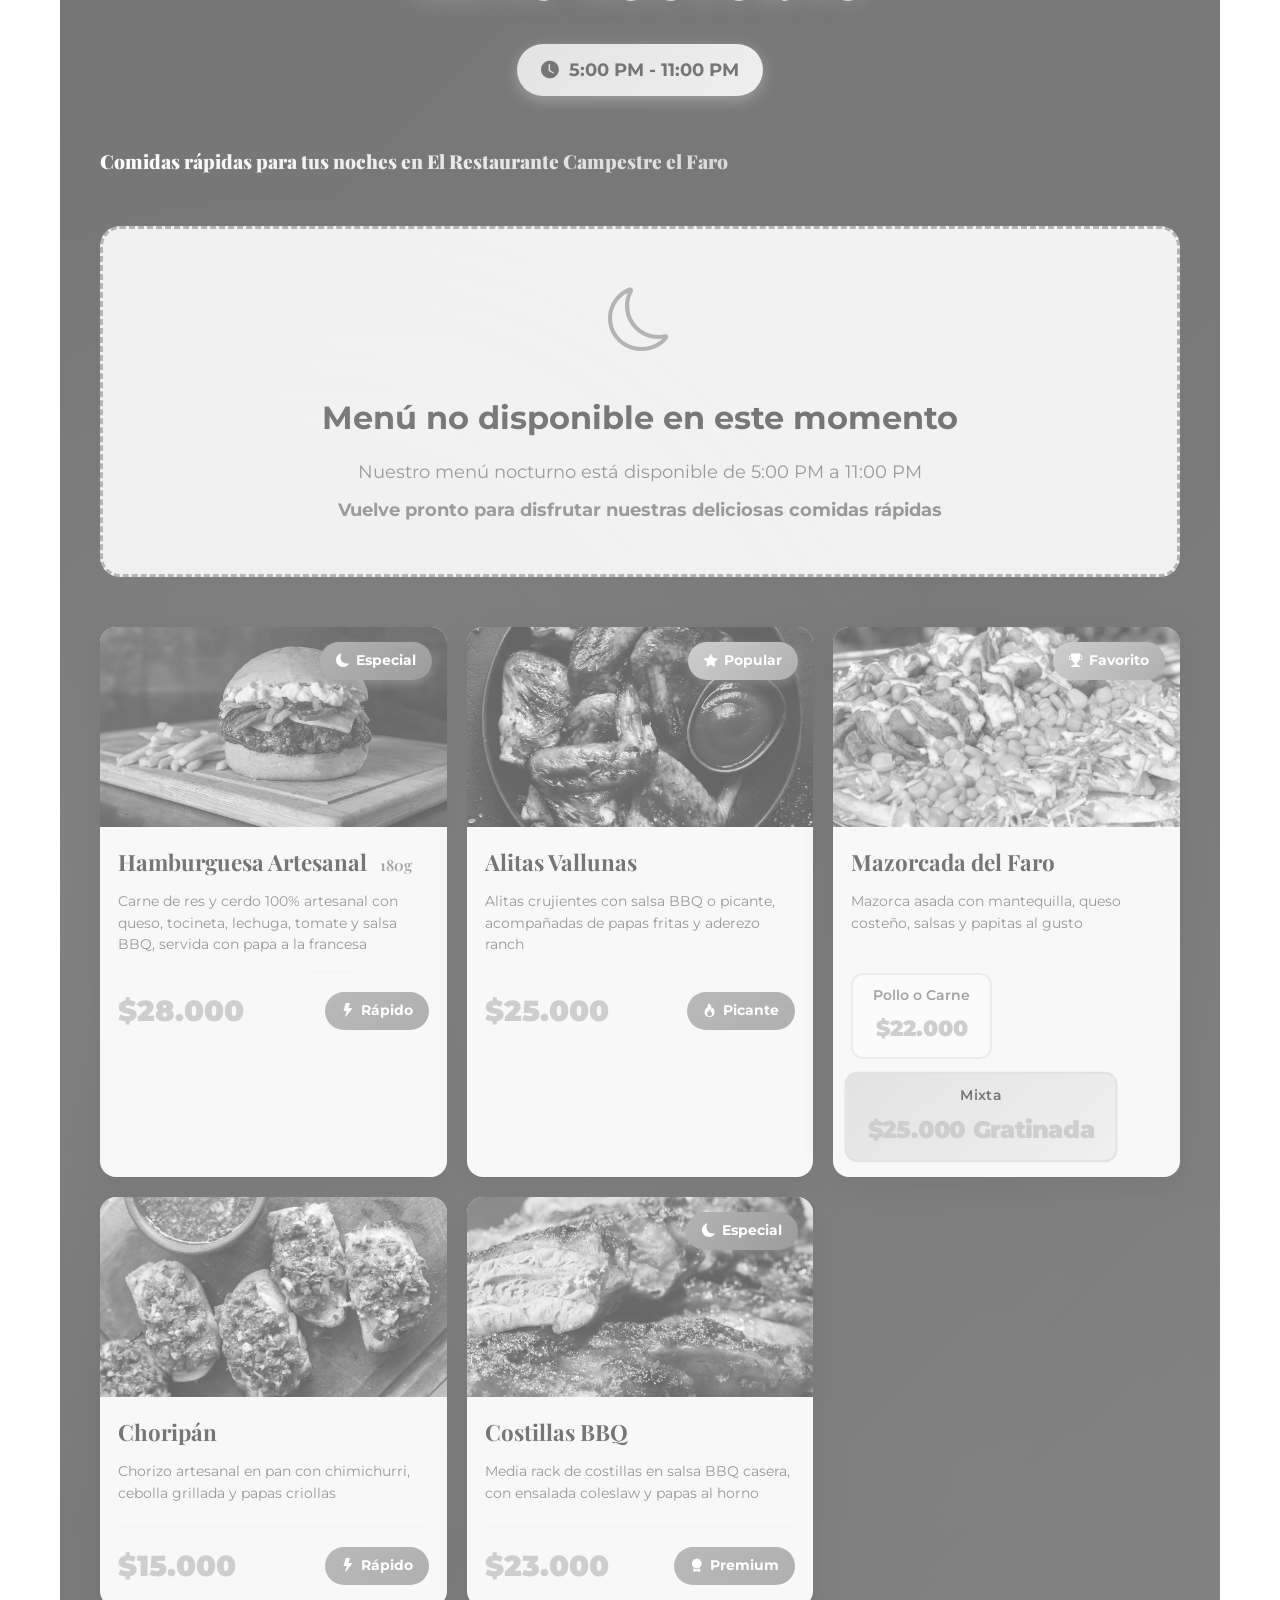
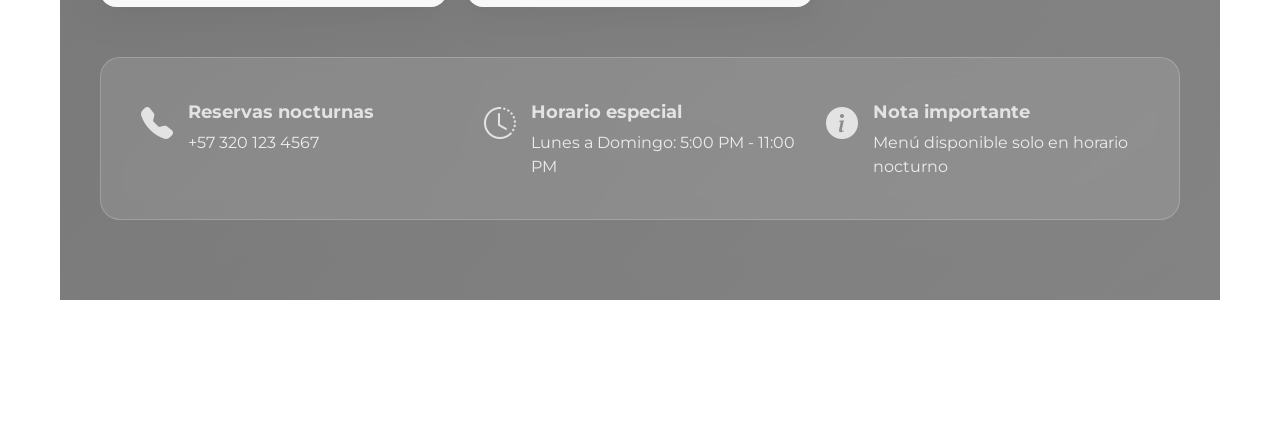
==== commit afa7c144: "Merge remote-tracking branch 'origin/main'" ====
--- a/Restaurant/FARO/Menu/index.html
+++ b/Restaurant/FARO/Menu/index.html
@@ -459,7 +459,7 @@
                         <div class="comida-info">
                             <h3 class="comida-nombre">Hamburguesa Artesanal <span class="plato-peso">180g</span></h3>
                             <p class="comida-descripcion">
-                                Carne 100% res, queso cheddar, tocineta, lechuga, tomate, cebolla caramelizada y salsa especial
+                                Carne de res y cerdo 100% artesanal con queso, tocineta, lechuga, tomate y salsa BBQ, servida con papa a la francesa
                             </p>
                             <div class="comida-footer">
                                 <span class="comida-precio">$28.000</span>
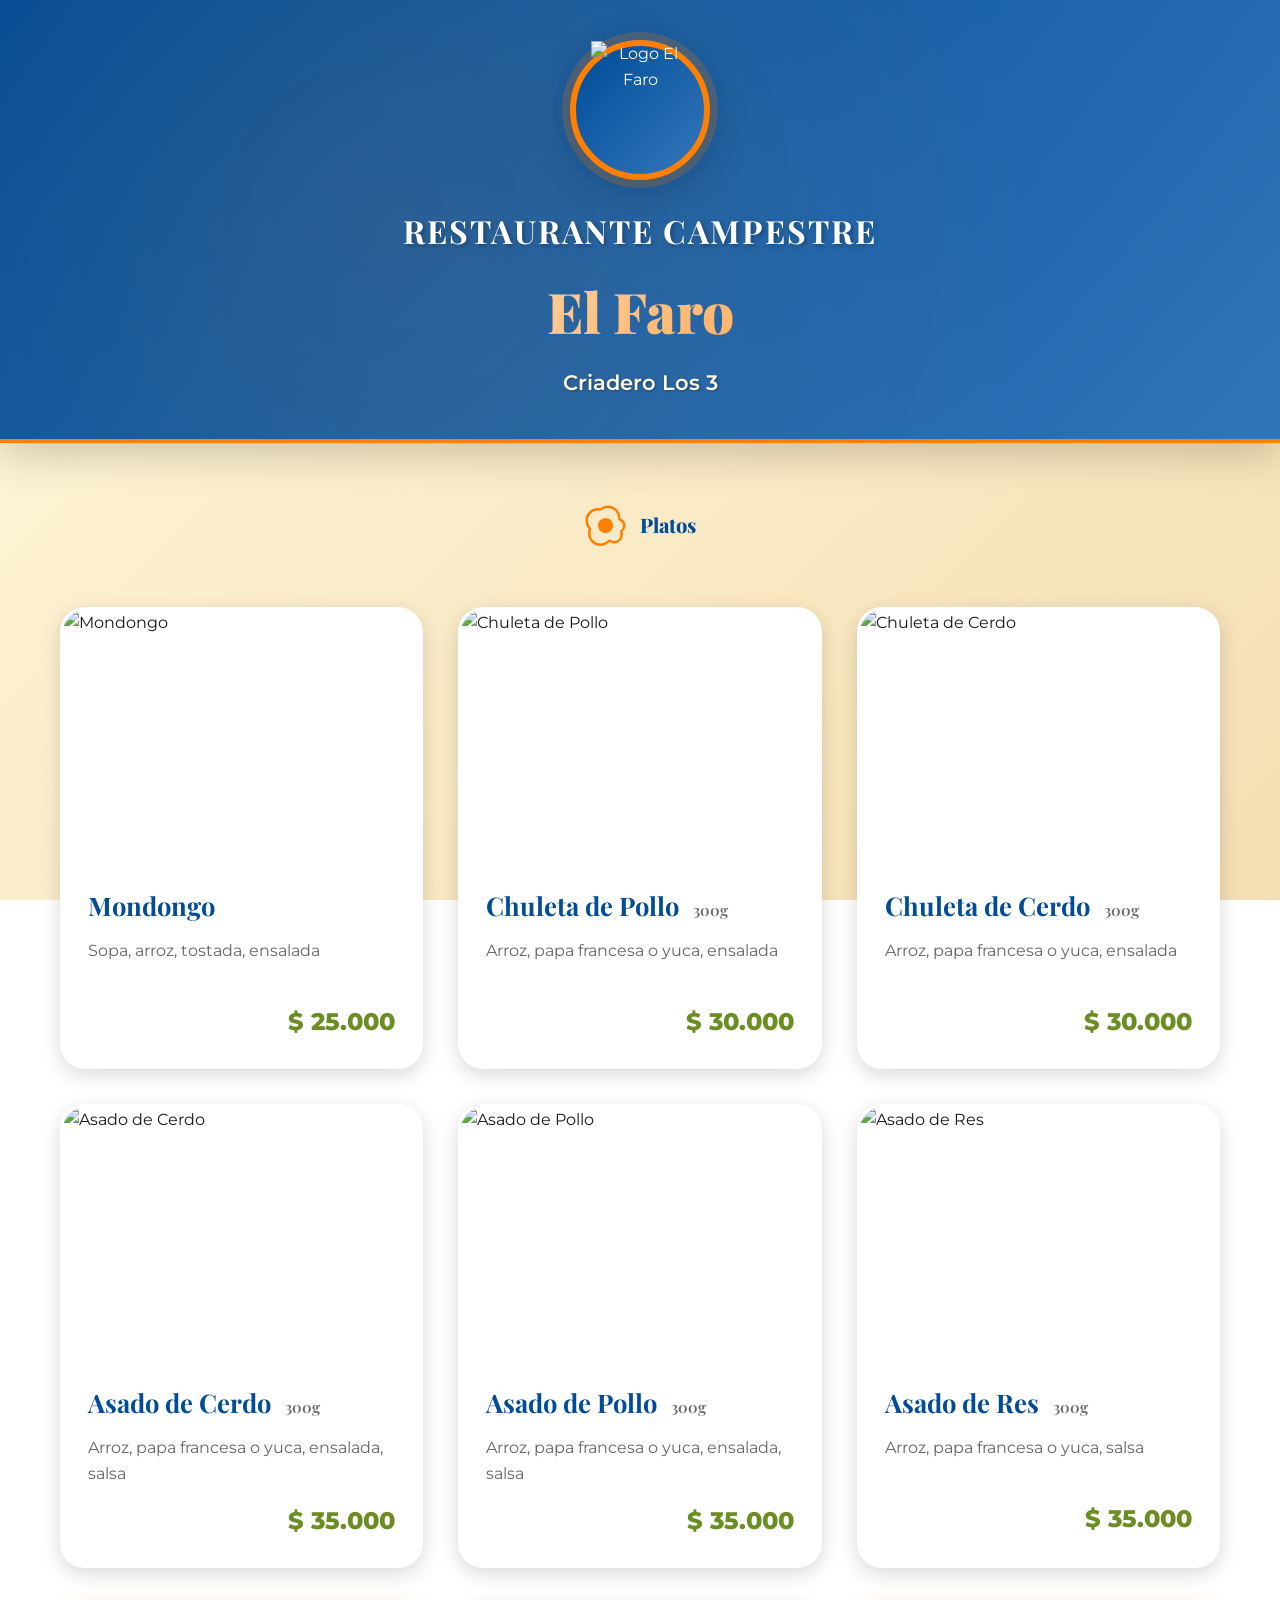
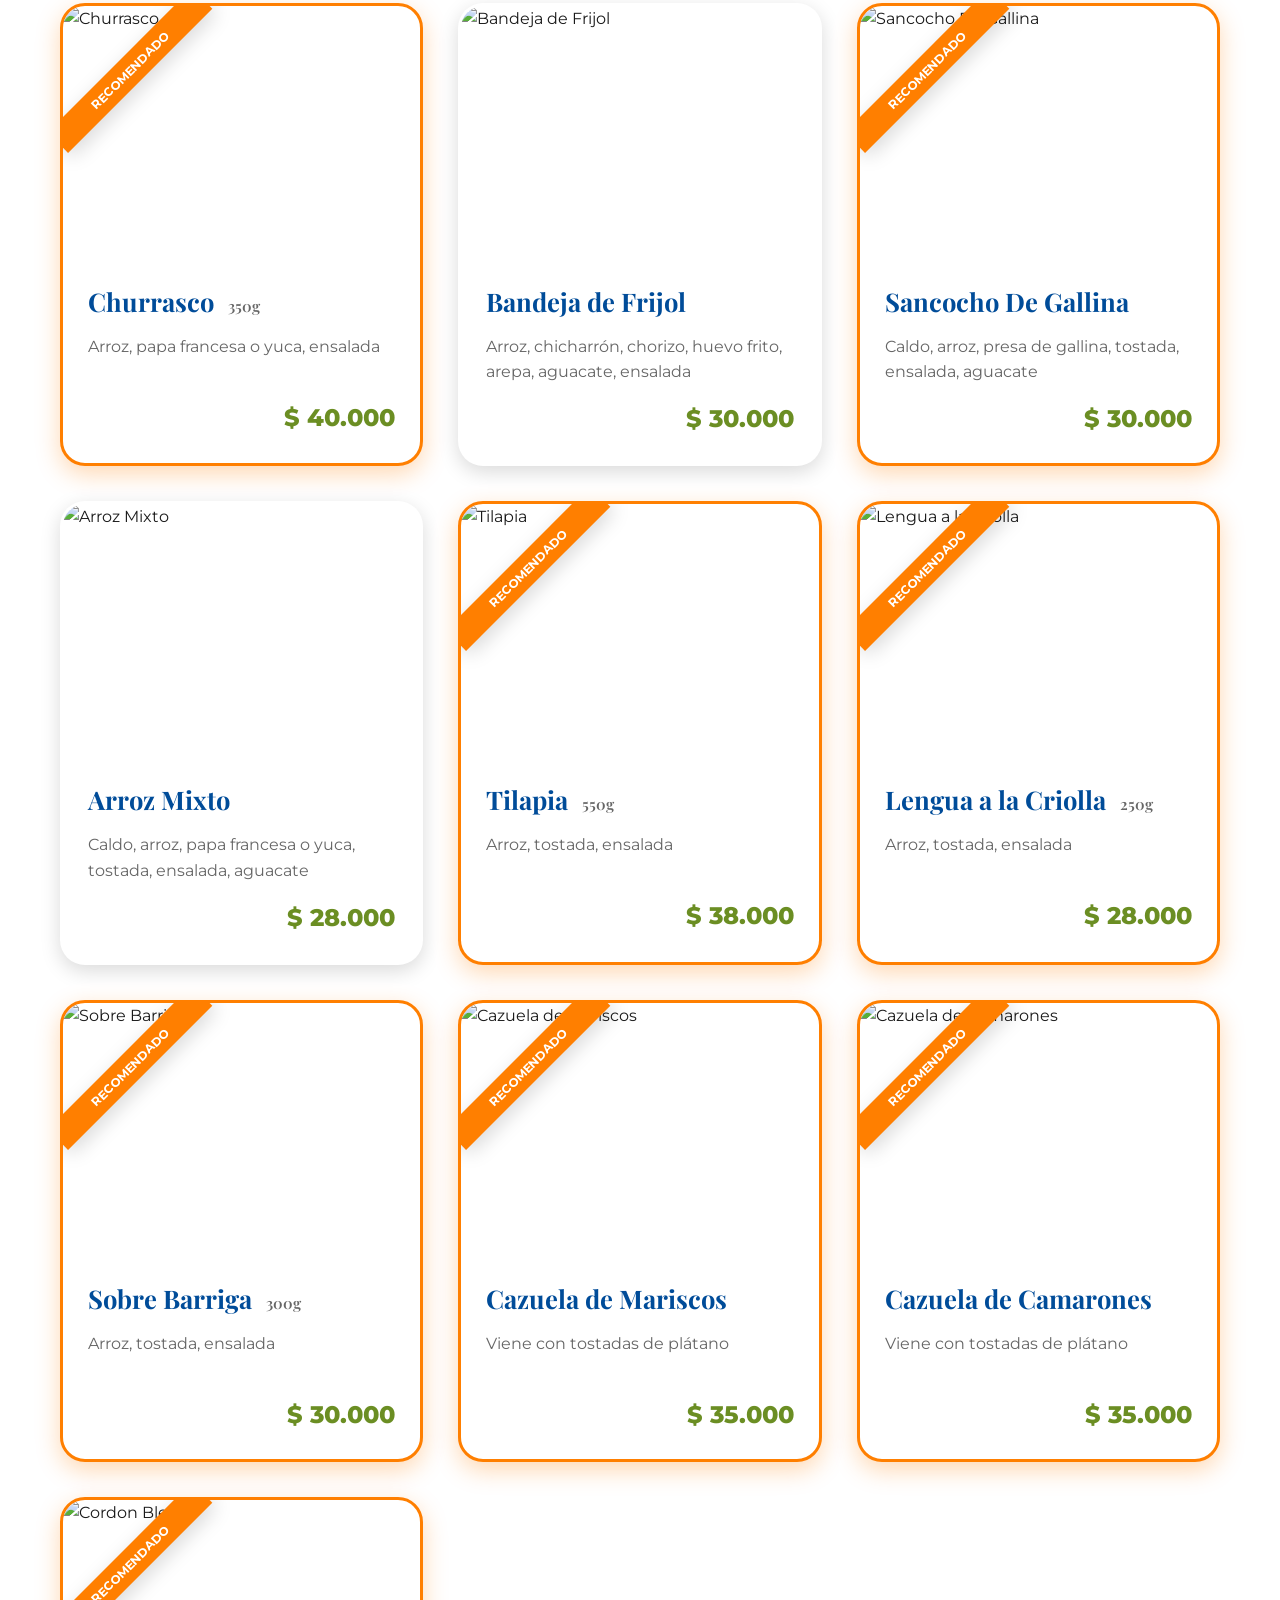
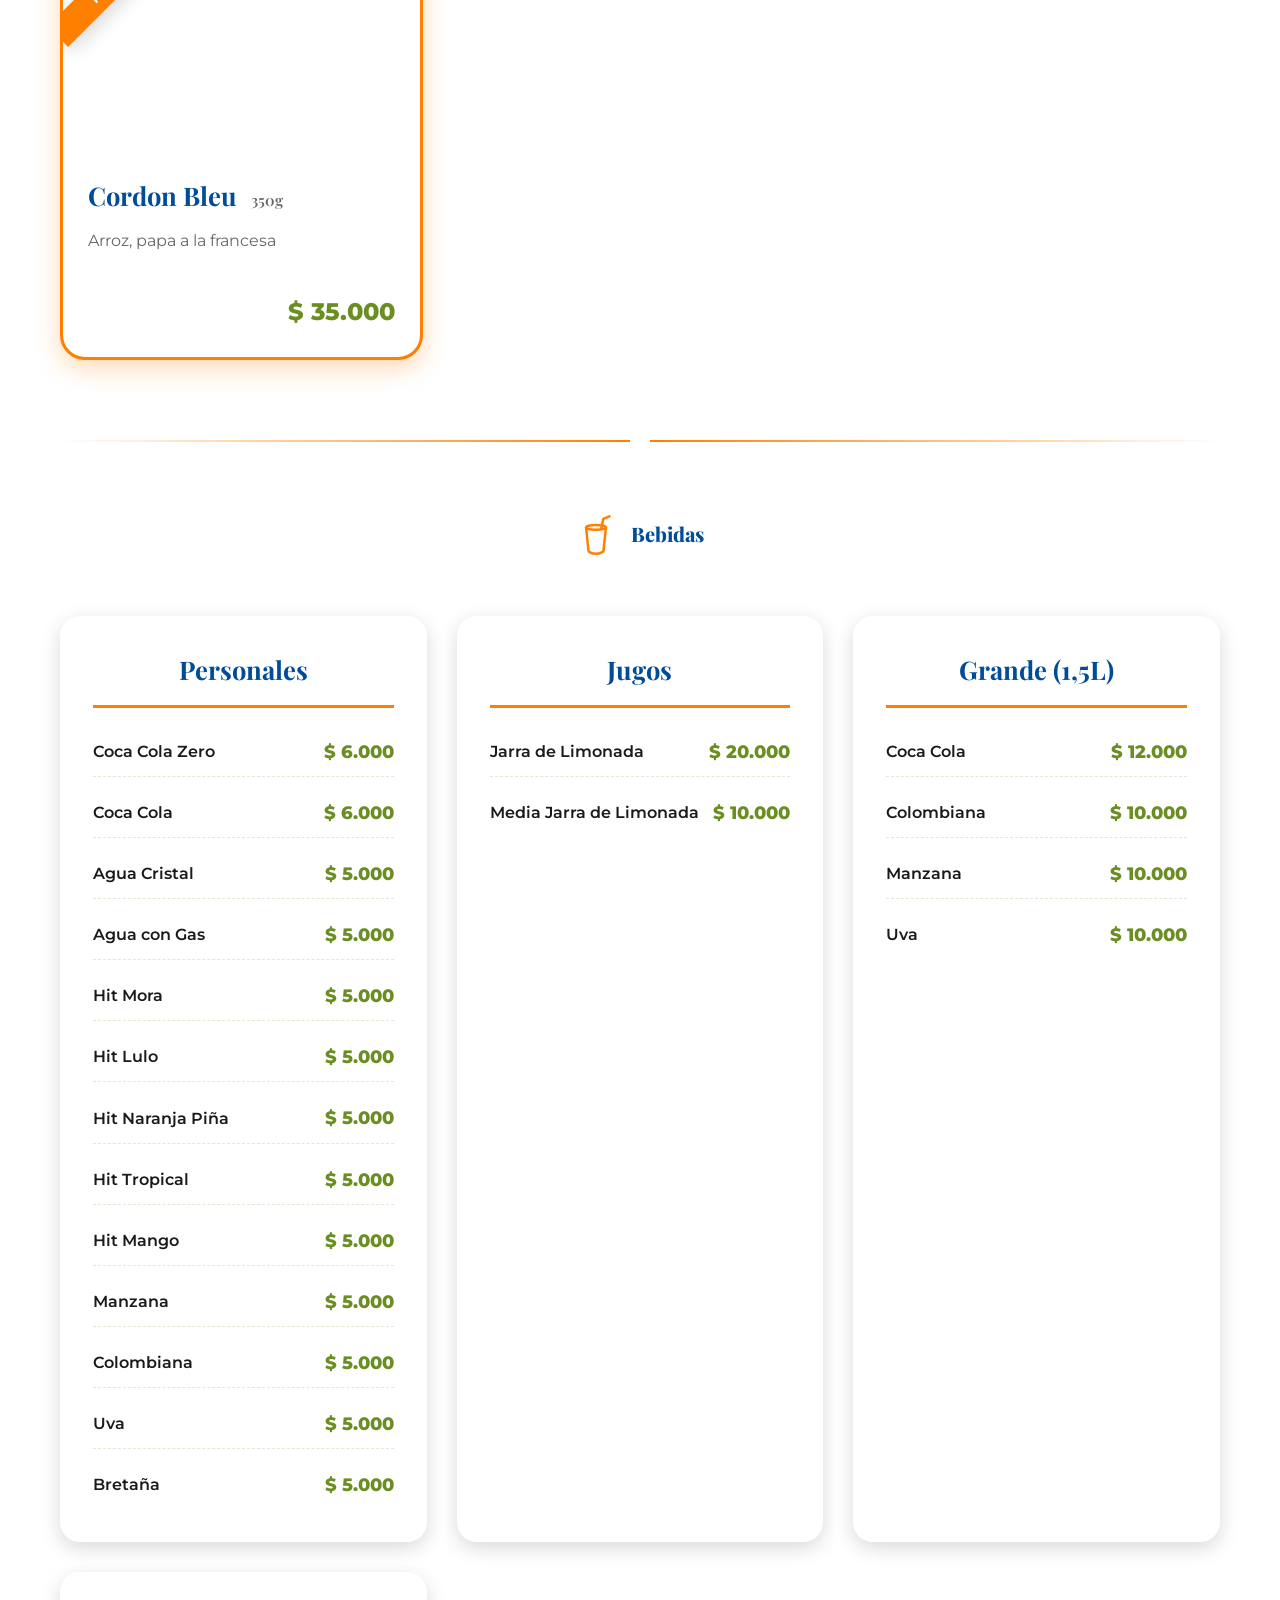
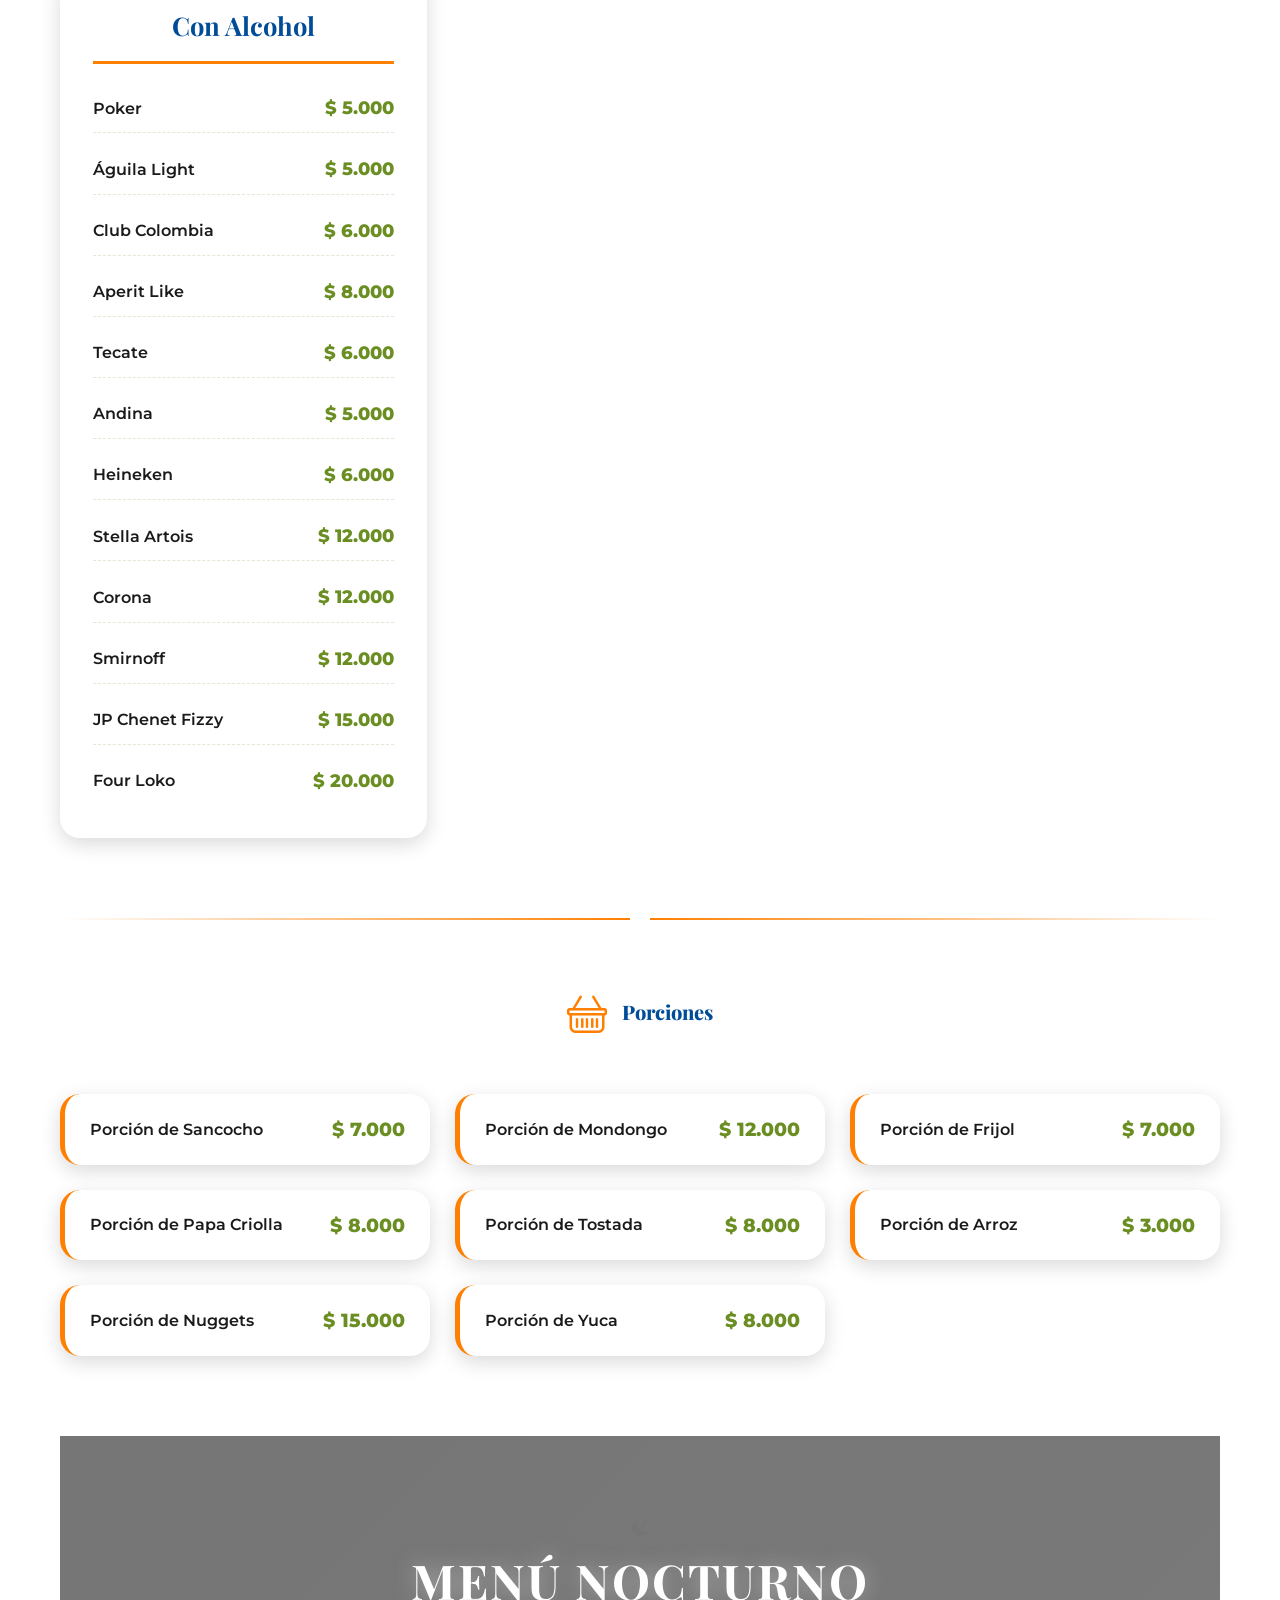
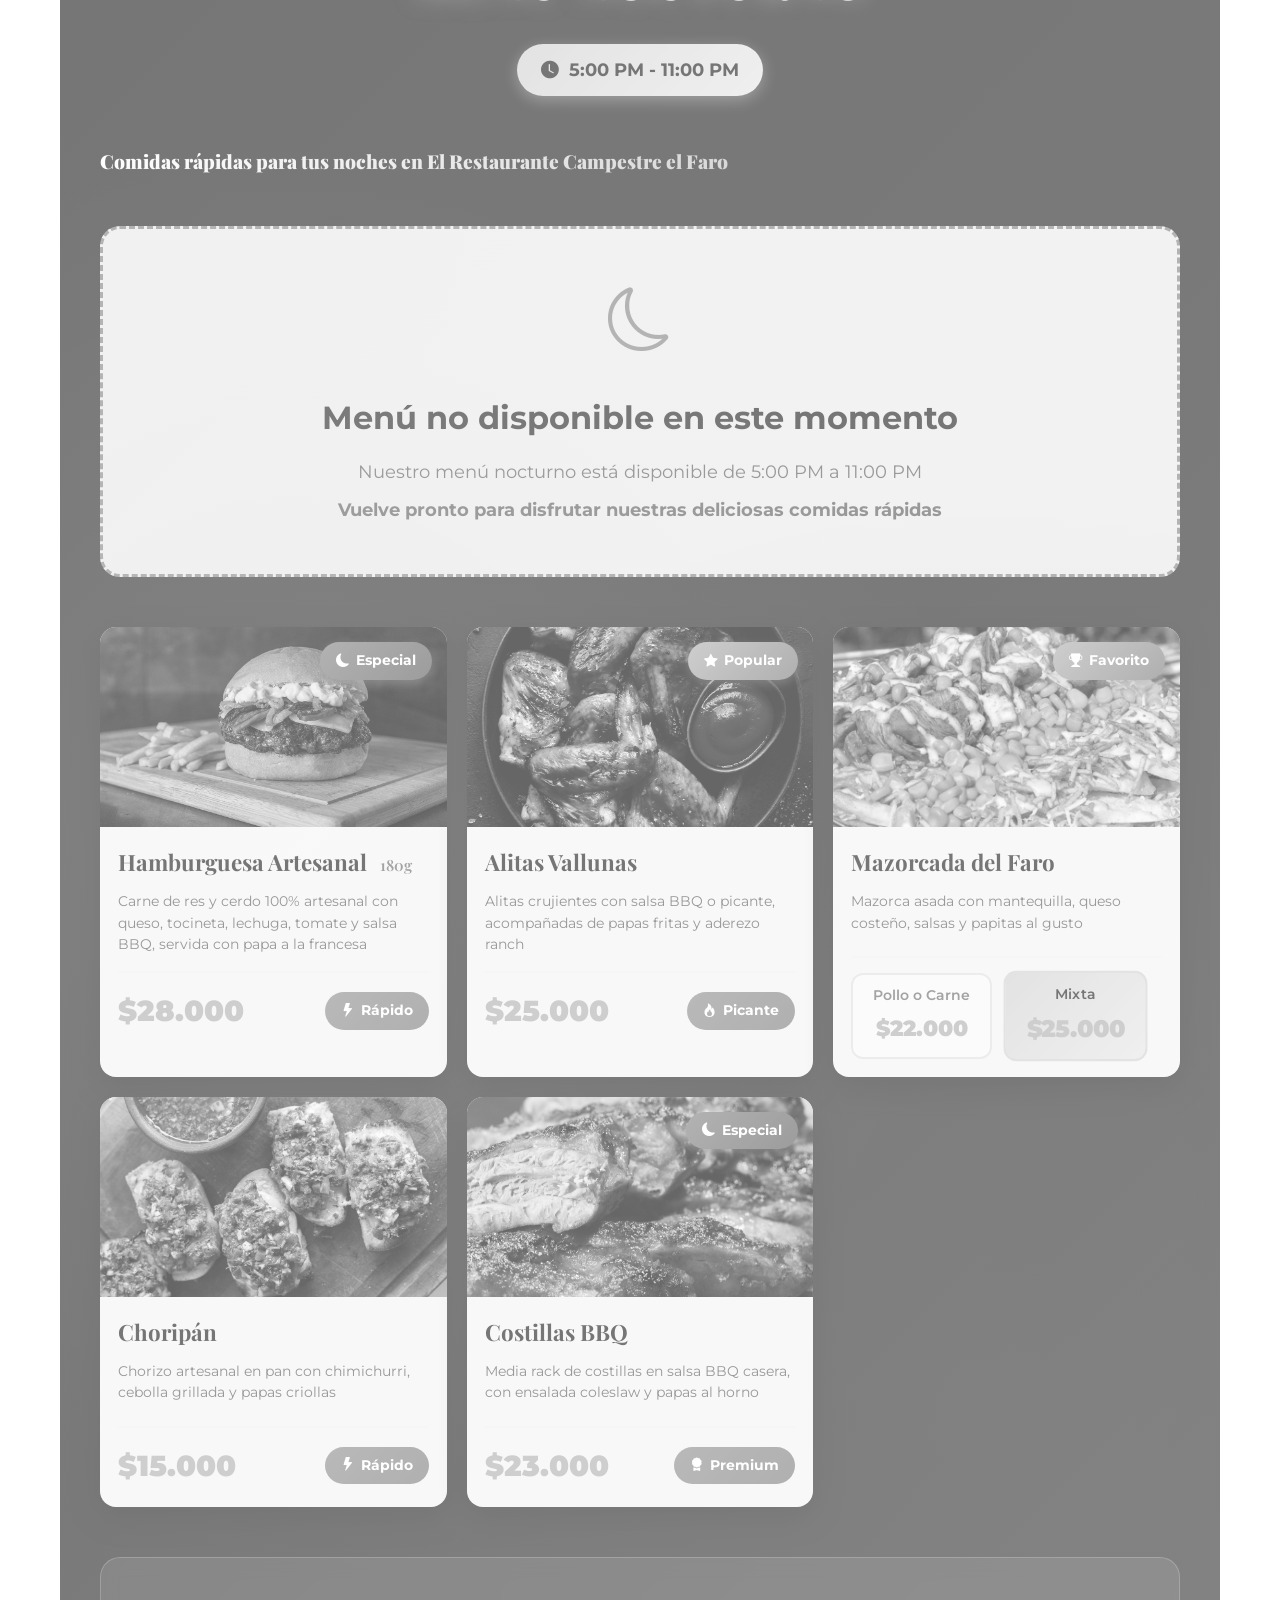
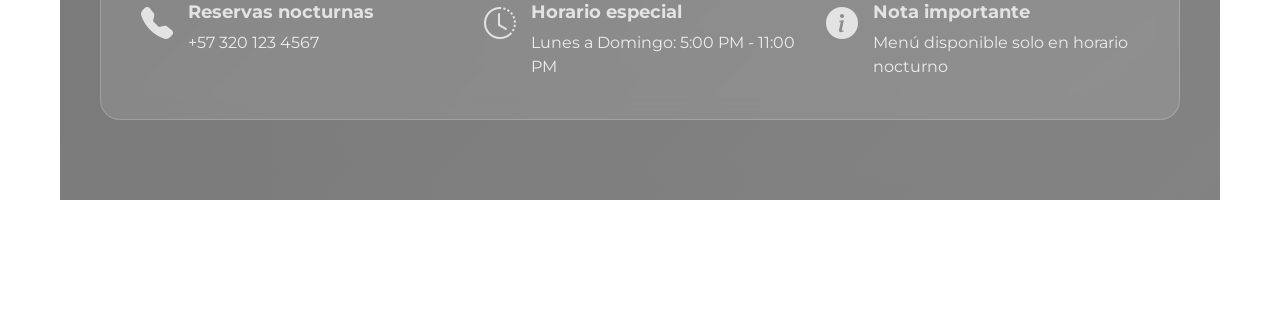
==== commit 4522620e: "." ====
--- a/Restaurant/FARO/Menu/index.html
+++ b/Restaurant/FARO/Menu/index.html
@@ -523,7 +523,7 @@
                                     </span>
                                     <span class="opcion-precio destacada">
                                         <span class="opcion-label">Mixta</span>
-                                        <span class="precio">$25.000 Gratinada</span>
+                                        <span class="precio">$25.000</span>
                                     </span>
                                 </div>
                             </div>
